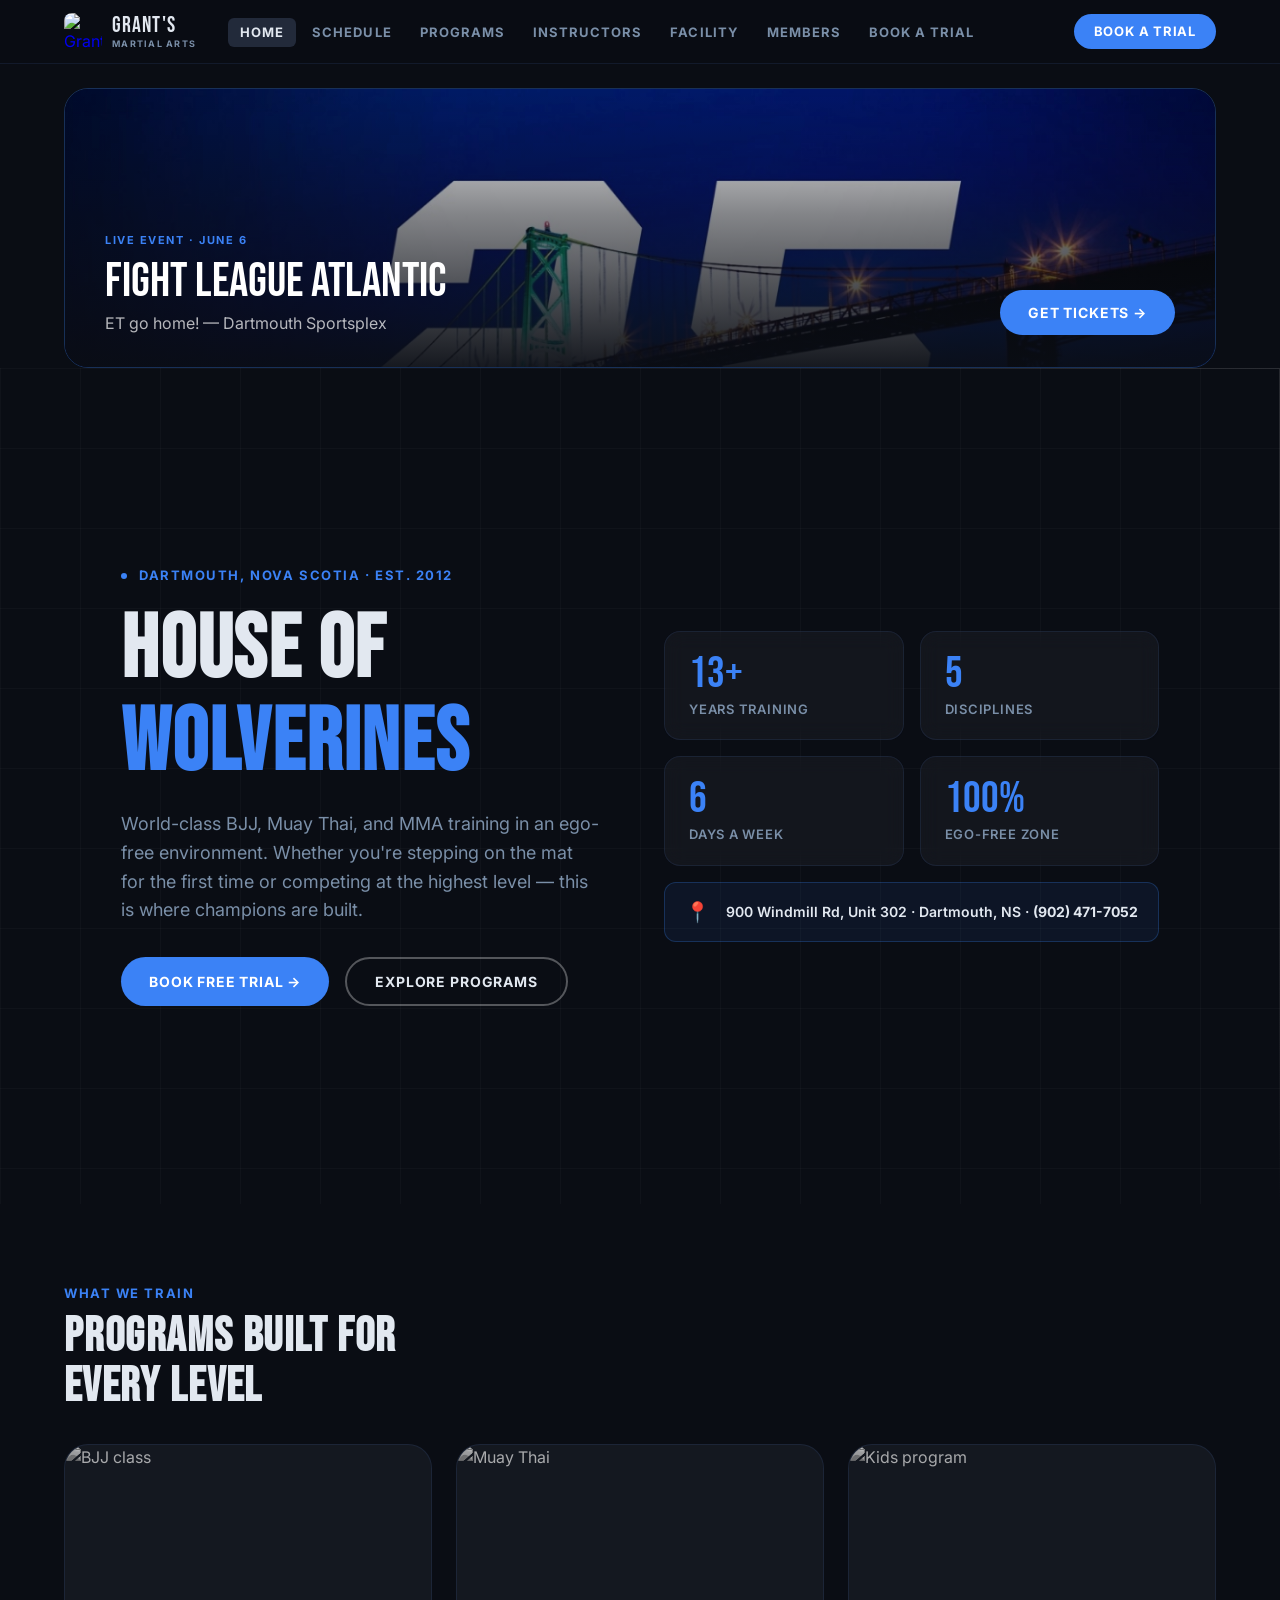
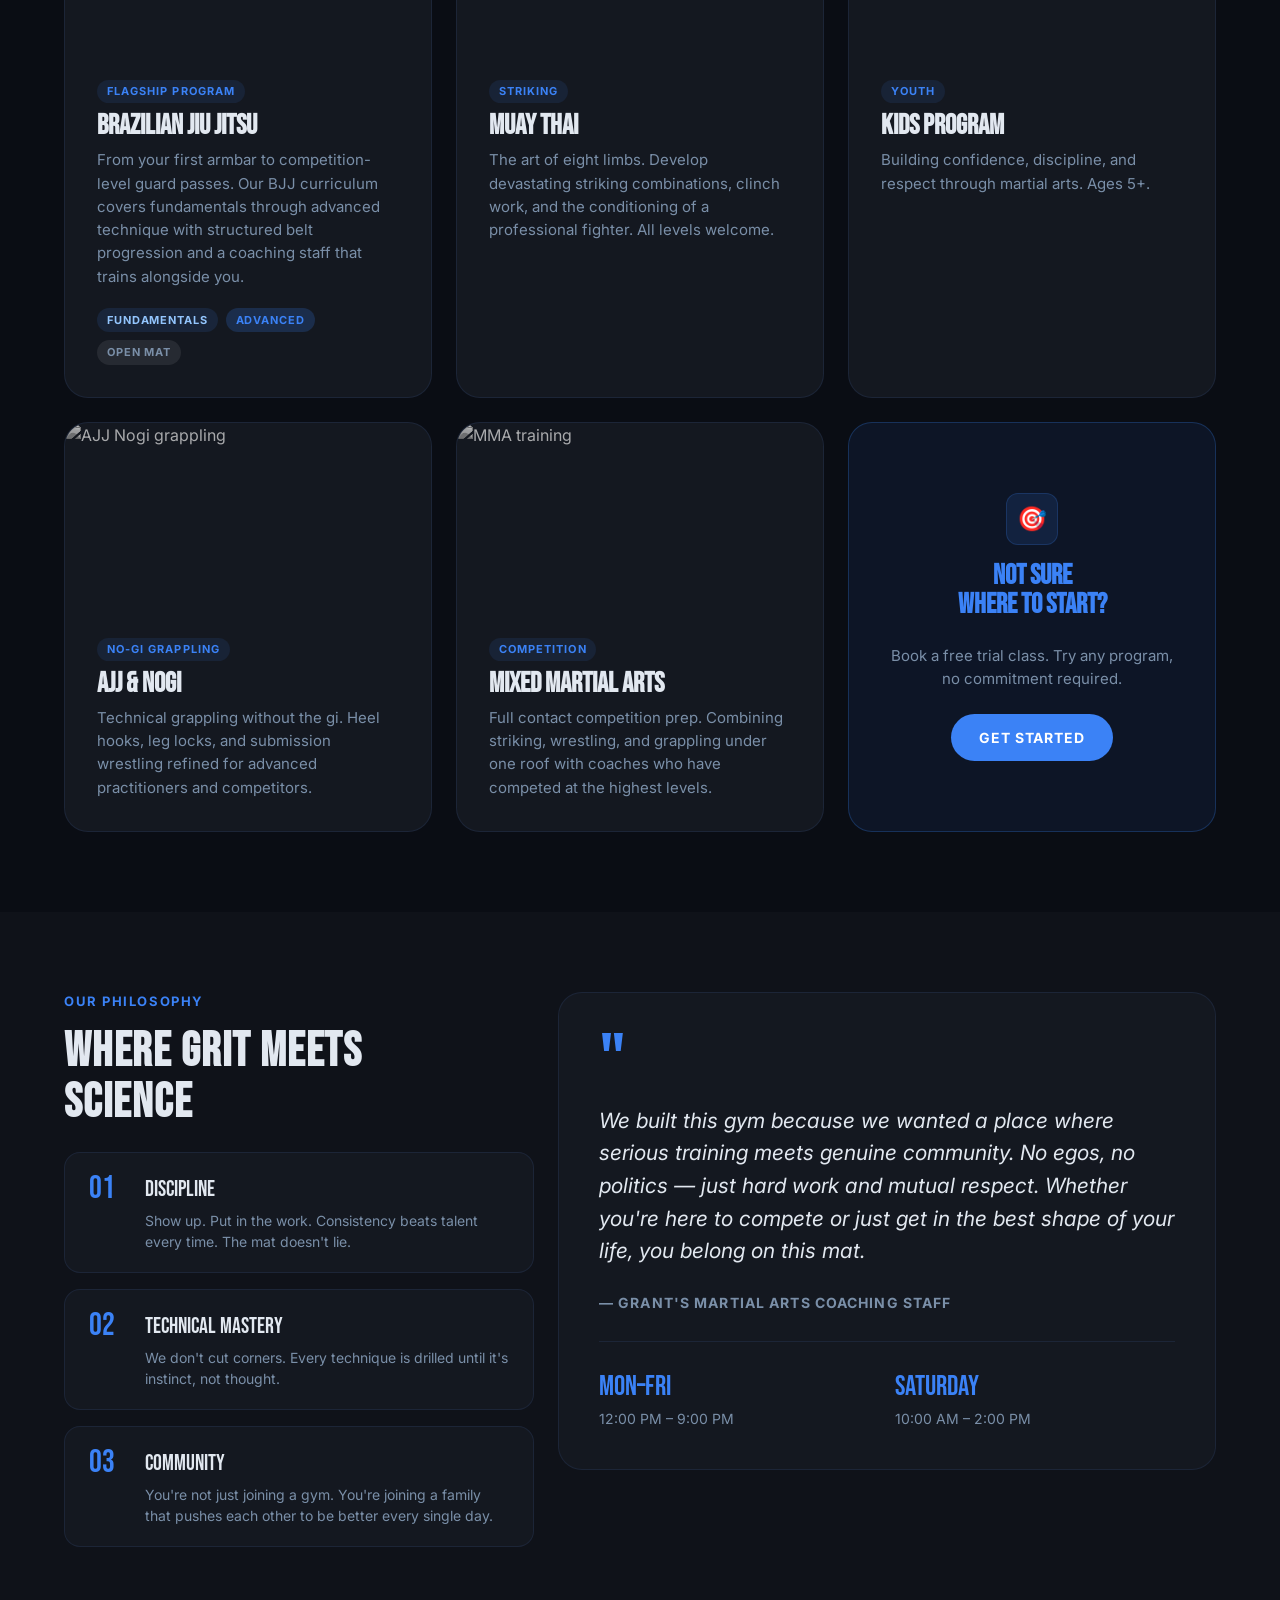
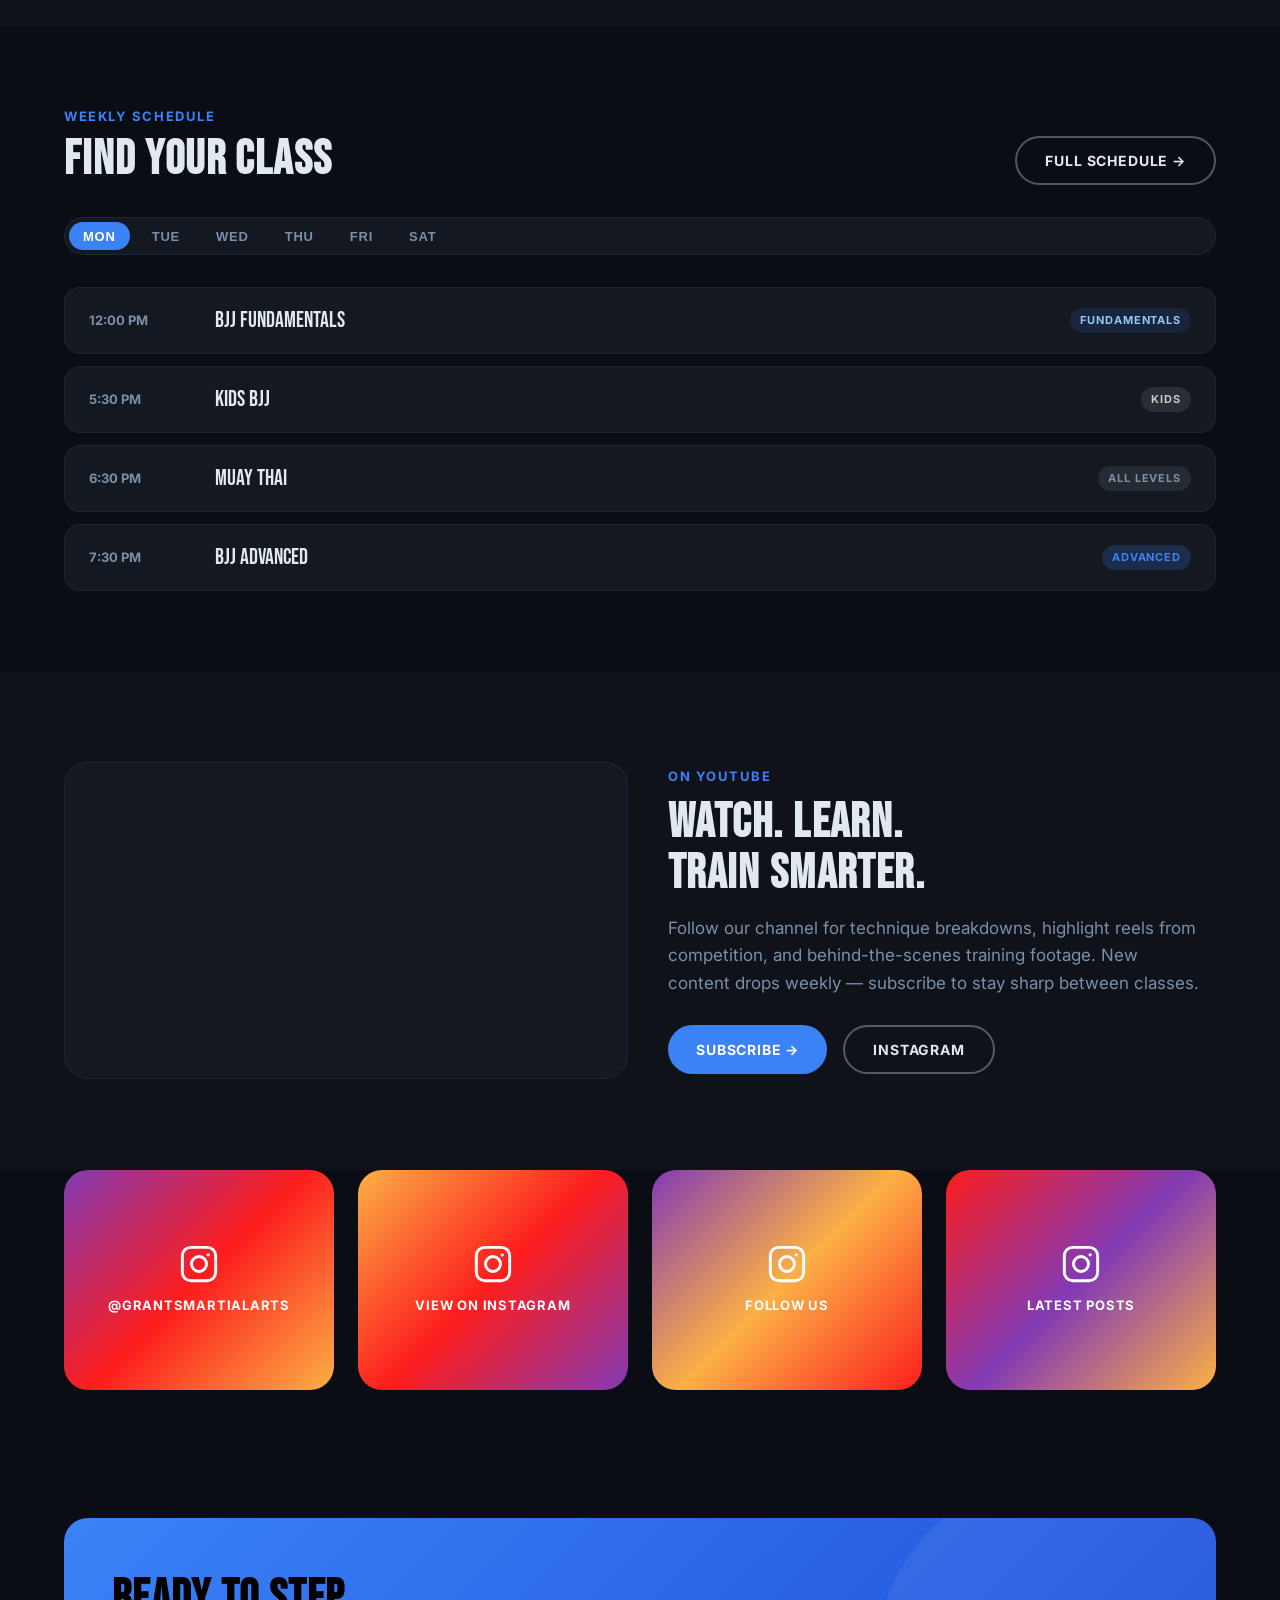
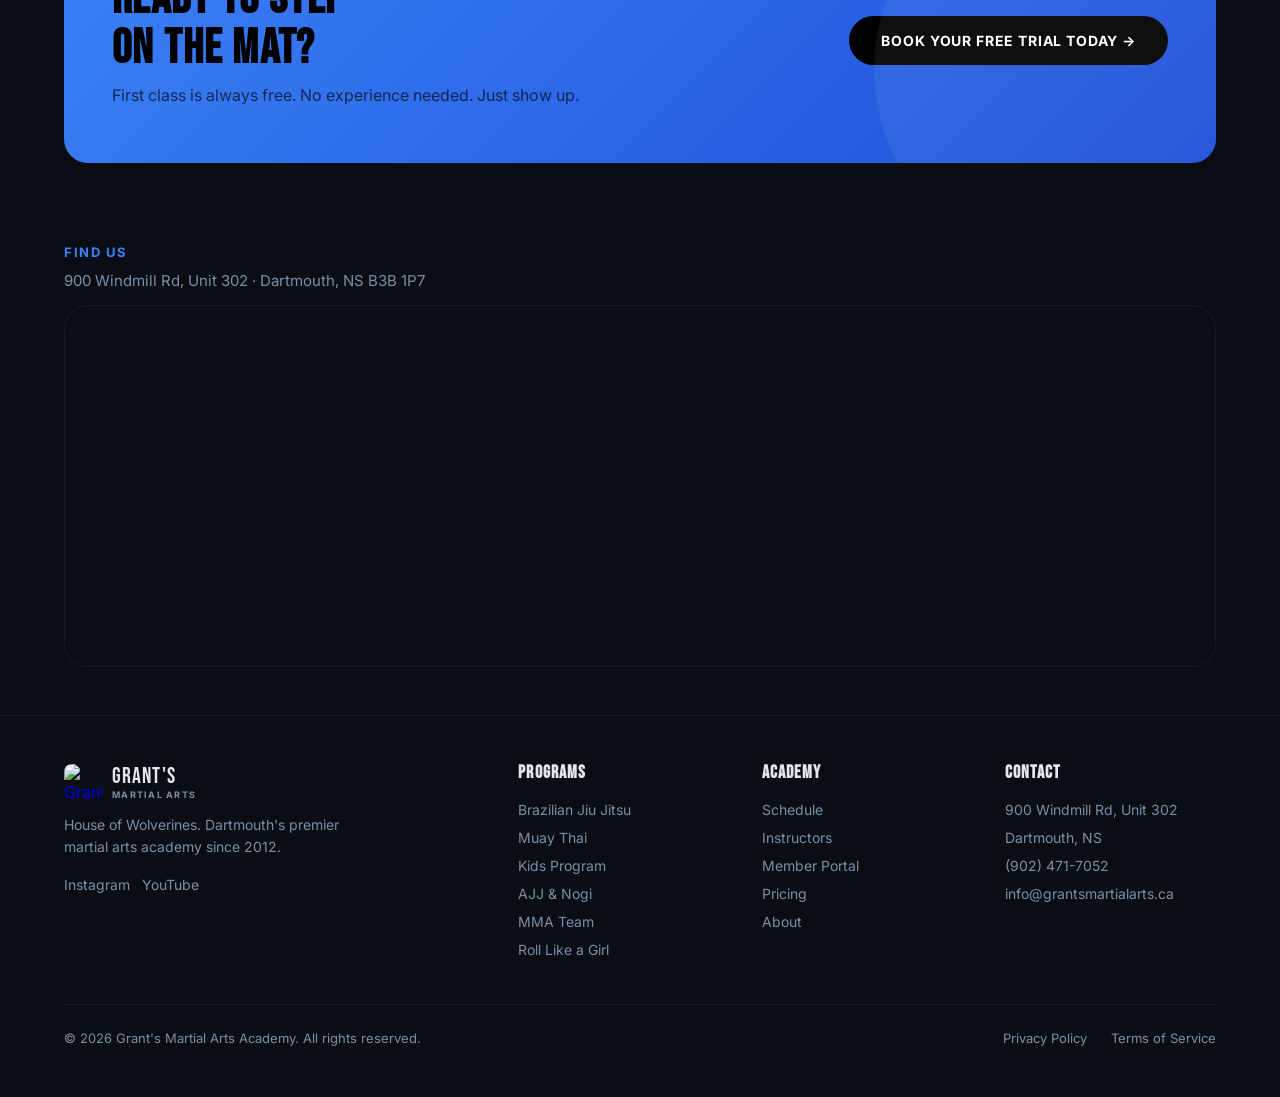
==== index.html @ 319659bf "Update ET promo text" ====
<!DOCTYPE html>
<html lang="en">
<head>
  <meta charset="UTF-8" />
  <meta name="viewport" content="width=device-width, initial-scale=1.0" />
  <title>Grant's Martial Arts Academy</title>
  <link rel="icon" type="image/jpeg" href="https://static.wixstatic.com/media/f6279d_95d0ee84cf9845219611e15356cc6ca9~mv2.jpeg/v1/fill/w_80,h_80,al_c,q_80,usm_0.66_1.00_0.01,enc_avif,quality_auto/GrantsLogoSquare.jpeg" />
  <link rel="preconnect" href="https://fonts.googleapis.com" />
  <link rel="preconnect" href="https://fonts.gstatic.com" crossorigin />
  <link href="https://fonts.googleapis.com/css2?family=Bebas+Neue&family=Inter:wght@400;500;600;700&display=swap" rel="stylesheet" />
  <style>
    *, *::before, *::after { box-sizing: border-box; margin: 0; padding: 0; }

    :root {
      --bg:            #0a0d14;
      --surface:       #0f1219;
      --card:          #141820;
      --card-hi:       #1a2030;
      --card-higher:   #222a3a;
      --border:        rgba(99,150,255,0.1);
      --border-hover:  rgba(99,150,255,0.28);
      --primary:       #3b82f6;
      --primary-dim:   #93c5fd;
      --on-primary:    #fff;
      --text:          #e2e8f0;
      --text-muted:    #7a8fa8;
      --outline:       #4a6fa8;
      --radius-card:   1.5rem;
      --radius-btn:    9999px;
      --gap:           1.5rem;
      --gutter:        4rem;
    }

    html { scroll-behavior: smooth; }

    body {
      font-family: 'Inter', sans-serif;
      background: var(--bg);
      color: var(--text);
      min-height: 100vh;
      font-size: 16px;
      line-height: 1.5;
    }

    /* ── PAGES ── */
    .page { display: none; }
    .page.active { display: block; }

    /* ── NAV ── */
    nav {
      position: sticky;
      top: 0;
      z-index: 100;
      backdrop-filter: blur(20px);
      -webkit-backdrop-filter: blur(20px);
      background: rgba(10,13,20,0.82);
      border-bottom: 1px solid var(--border);
      padding: 0 var(--gutter);
      height: 64px;
      display: flex;
      align-items: center;
      gap: 2rem;
    }

    .nav-logo {
      display: flex;
      align-items: center;
      gap: 0.625rem;
      text-decoration: none;
      flex-shrink: 0;
    }
    .nav-logo-img {
      width: 38px;
      height: 38px;
      border-radius: 8px;
      display: block;
      flex-shrink: 0;
    }
    .nav-logo-text {
      display: flex;
      flex-direction: column;
      line-height: 1;
    }
    .nav-logo-main {
      font-family: 'Bebas Neue', sans-serif;
      font-size: 1.4rem;
      letter-spacing: 0.05em;
      color: var(--text);
    }
    .nav-logo-sub {
      font-family: 'Inter', sans-serif;
      font-size: 0.5625rem;
      font-weight: 700;
      letter-spacing: 0.14em;
      text-transform: uppercase;
      color: var(--text-muted);
      margin-top: 2px;
    }

    .nav-links {
      display: flex;
      gap: 0.25rem;
      list-style: none;
      flex: 1;
    }

    .nav-links a {
      font-size: 0.8125rem;
      font-weight: 700;
      letter-spacing: 0.08em;
      text-transform: uppercase;
      color: var(--text-muted);
      text-decoration: none;
      padding: 0.4rem 0.75rem;
      border-radius: 0.375rem;
      transition: color 0.15s, background 0.15s;
    }
    .nav-links a:hover,
    .nav-links a.active { color: var(--text); background: var(--card-higher); }

    .nav-cta {
      font-family: 'Inter', sans-serif;
      font-size: 0.8125rem;
      font-weight: 700;
      letter-spacing: 0.06em;
      text-transform: uppercase;
      background: var(--primary);
      color: var(--on-primary);
      border: none;
      border-radius: var(--radius-btn);
      padding: 0.5rem 1.25rem;
      cursor: pointer;
      transition: opacity 0.15s, transform 0.12s;
      white-space: nowrap;
      text-decoration: none;
    }
    .nav-cta:hover { opacity: 0.88; transform: translateY(-1px); }

    /* ── LAYOUT ── */
    .container {
      max-width: 1280px;
      margin: 0 auto;
      padding: 0 var(--gutter);
    }

    section { padding: 5rem 0; }

    .label {
      font-size: 0.8125rem;
      font-weight: 700;
      letter-spacing: 0.12em;
      text-transform: uppercase;
      color: var(--primary);
    }

    h1, h2, h3, h4 { font-family: 'Bebas Neue', sans-serif; line-height: 1.05; }

    .display { font-size: clamp(3rem, 7vw, 5.5rem); letter-spacing: 0.02em; }
    .headline-lg { font-size: clamp(2.25rem, 4vw, 3rem); letter-spacing: 0.03em; }
    .headline-md { font-size: 2rem; letter-spacing: 0.02em; }

    /* ── BUTTONS ── */
    .btn-primary {
      display: inline-flex;
      align-items: center;
      gap: 0.5rem;
      background: var(--primary);
      color: var(--on-primary);
      font-family: 'Inter', sans-serif;
      font-size: 0.875rem;
      font-weight: 700;
      letter-spacing: 0.06em;
      text-transform: uppercase;
      border: none;
      border-radius: var(--radius-btn);
      padding: 0.8125rem 1.75rem;
      cursor: pointer;
      text-decoration: none;
      transition: opacity 0.15s, transform 0.12s;
    }
    .btn-primary:hover { opacity: 0.88; transform: translateY(-1px); }

    .btn-secondary {
      display: inline-flex;
      align-items: center;
      gap: 0.5rem;
      background: transparent;
      color: var(--text);
      font-family: 'Inter', sans-serif;
      font-size: 0.875rem;
      font-weight: 700;
      letter-spacing: 0.06em;
      text-transform: uppercase;
      border: 2px solid rgba(255,255,255,0.3);
      border-radius: var(--radius-btn);
      padding: 0.75rem 1.75rem;
      cursor: pointer;
      text-decoration: none;
      transition: border-color 0.15s, transform 0.12s;
    }
    .btn-secondary:hover { border-color: rgba(255,255,255,0.6); transform: translateY(-1px); }

    /* ── BENTO GRID ── */
    .bento {
      display: grid;
      gap: var(--gap);
    }

    .bento-2col { grid-template-columns: repeat(2, 1fr); }
    .bento-3col { grid-template-columns: repeat(3, 1fr); }
    .bento-4col { grid-template-columns: repeat(4, 1fr); }
    .bento-12 { grid-template-columns: repeat(12, 1fr); }

    .span-3  { grid-column: span 3; }
    .span-4  { grid-column: span 4; }
    .span-5  { grid-column: span 5; }
    .span-6  { grid-column: span 6; }
    .span-7  { grid-column: span 7; }
    .span-8  { grid-column: span 8; }
    .span-9  { grid-column: span 9; }
    .span-12 { grid-column: span 12; }

    /* ── CARDS ── */
    .card {
      background: var(--card);
      border: 1px solid var(--border);
      border-radius: var(--radius-card);
      padding: 1.75rem;
      transition: border-color 0.2s, background 0.2s;
      overflow: hidden;
      position: relative;
    }
    .card:hover { border-color: var(--border-hover); background: var(--card-hi); }

    .card-photo {
      position: relative;
      overflow: hidden;
    }
    .card-photo::after {
      content: '';
      position: absolute;
      inset: 0;
      background: linear-gradient(to top, rgba(0,0,0,0.85) 0%, rgba(0,0,0,0.3) 50%, transparent 100%);
      border-radius: var(--radius-card);
    }
    .card-photo .card-content {
      position: absolute;
      bottom: 0; left: 0; right: 0;
      z-index: 2;
      padding: 1.75rem;
    }
    .card-photo img {
      width: 100%;
      height: 100%;
      object-fit: cover;
      border-radius: var(--radius-card);
      display: block;
    }

    .card-glass {
      background: rgba(255,255,255,0.05);
      backdrop-filter: blur(20px);
      -webkit-backdrop-filter: blur(20px);
      border: 1px solid rgba(255,255,255,0.1);
    }

    /* ── HERO ── */
    #hero {
      min-height: calc(100vh - 64px);
      display: flex;
      align-items: center;
      position: relative;
      overflow: hidden;
      padding: 0;
    }

    .hero-photo {
      position: absolute;
      inset: 0;
      width: 100%; height: 100%;
      object-fit: cover;
      object-position: center;
      filter: grayscale(1);
      opacity: 0.22;
      z-index: 1;
    }

    .hero-bg {
      position: absolute;
      inset: 0;
      z-index: 2;
      background:
        linear-gradient(to right, #0a0d14 40%, rgba(10,13,20,0.6) 70%, rgba(10,13,20,0.3) 100%),
        linear-gradient(to top, #0a0d14 0%, transparent 40%);
    }

    .hero-grid {
      position: absolute;
      inset: 0;
      z-index: 3;
      background-image:
        linear-gradient(rgba(255,255,255,0.025) 1px, transparent 1px),
        linear-gradient(90deg, rgba(255,255,255,0.025) 1px, transparent 1px);
      background-size: 80px 80px;
    }

    .hero-content {
      position: relative;
      z-index: 4;
      max-width: 1280px;
      margin: 0 auto;
      padding: 5rem var(--gutter);
      display: grid;
      grid-template-columns: 1fr 1fr;
      gap: 3rem;
      align-items: center;
    }

    .hero-eyebrow {
      display: flex;
      align-items: center;
      gap: 0.75rem;
      margin-bottom: 1.25rem;
    }
    .hero-eyebrow .dot {
      width: 6px; height: 6px;
      border-radius: 50%;
      background: var(--primary);
    }

    .hero-title { color: var(--text); margin-bottom: 1.25rem; }
    .hero-title em { color: var(--primary); font-style: normal; }

    .hero-sub {
      font-size: 1.125rem;
      line-height: 1.6;
      color: var(--text-muted);
      margin-bottom: 2rem;
      max-width: 480px;
    }

    .hero-actions { display: flex; gap: 1rem; flex-wrap: wrap; }

    .hero-stats {
      display: grid;
      grid-template-columns: 1fr 1fr;
      gap: 1rem;
    }

    .stat-card {
      background: rgba(255,255,255,0.04);
      border: 1px solid var(--border);
      border-radius: 1rem;
      padding: 1.25rem 1.5rem;
      backdrop-filter: blur(10px);
    }
    .stat-num {
      font-family: 'Bebas Neue', sans-serif;
      font-size: 2.75rem;
      color: var(--primary);
      line-height: 1;
    }
    .stat-label {
      font-size: 0.8125rem;
      font-weight: 600;
      letter-spacing: 0.06em;
      text-transform: uppercase;
      color: var(--text-muted);
      margin-top: 0.25rem;
    }

    .hero-badge {
      grid-column: 1 / -1;
      display: flex;
      align-items: center;
      gap: 1rem;
      background: rgba(59,130,246,0.08);
      border: 1px solid rgba(59,130,246,0.25);
      border-radius: 0.75rem;
      padding: 0.875rem 1.25rem;
      font-size: 0.875rem;
      font-weight: 600;
    }
    .hero-badge .icon { font-size: 1.25rem; }

    /* ── PROGRAMS ── */
    .programs-grid {
      display: grid;
      grid-template-columns: repeat(12, 1fr);
      gap: var(--gap);
    }

    .prog-card {
      background: var(--card);
      border: 1px solid var(--border);
      border-radius: var(--radius-card);
      padding: 2rem;
      transition: border-color 0.2s, background 0.2s, transform 0.2s;
      cursor: pointer;
    }
    .prog-card:hover {
      border-color: var(--border-hover);
      background: var(--card-hi);
      transform: translateY(-3px);
    }
    .prog-card:hover img {
      opacity: 0.55;
      filter: grayscale(0.4);
    }

    .prog-icon {
      width: 52px; height: 52px;
      border-radius: 0.75rem;
      background: rgba(59,130,246,0.12);
      border: 1px solid rgba(59,130,246,0.2);
      display: flex;
      align-items: center;
      justify-content: center;
      font-size: 1.5rem;
      margin-bottom: 1.25rem;
    }

    .prog-tag {
      display: inline-block;
      font-size: 0.6875rem;
      font-weight: 700;
      letter-spacing: 0.1em;
      text-transform: uppercase;
      color: var(--primary);
      background: rgba(59,130,246,0.1);
      border-radius: 9999px;
      padding: 0.2rem 0.6rem;
      margin-bottom: 0.5rem;
    }

    .prog-title { font-size: 1.75rem; margin-bottom: 0.5rem; }
    .prog-desc { font-size: 0.9375rem; color: var(--text-muted); line-height: 1.55; }

    /* ── PHILOSOPHY ── */
    .philosophy-grid {
      display: grid;
      grid-template-columns: 5fr 7fr;
      gap: var(--gap);
      align-items: start;
    }

    .quote-block {
      background: var(--card);
      border: 1px solid var(--border);
      border-radius: var(--radius-card);
      padding: 2.5rem;
    }
    .quote-mark {
      font-family: 'Bebas Neue', sans-serif;
      font-size: 5rem;
      color: var(--primary);
      line-height: 0.8;
      margin-bottom: 0.5rem;
    }
    blockquote {
      font-size: 1.3125rem;
      line-height: 1.55;
      color: var(--text);
      font-style: italic;
      margin-bottom: 1.5rem;
    }
    .quote-cite {
      font-size: 0.875rem;
      font-weight: 700;
      letter-spacing: 0.08em;
      text-transform: uppercase;
      color: var(--text-muted);
    }

    .values-grid {
      display: grid;
      gap: 1rem;
    }
    .value-item {
      background: var(--card);
      border: 1px solid var(--border);
      border-radius: 1rem;
      padding: 1.25rem 1.5rem;
      display: flex;
      align-items: flex-start;
      gap: 1rem;
    }
    .value-num {
      font-family: 'Bebas Neue', sans-serif;
      font-size: 2rem;
      color: var(--primary);
      line-height: 1;
      min-width: 2.5rem;
    }
    .value-title { font-family: 'Bebas Neue', sans-serif; font-size: 1.375rem; margin-bottom: 0.25rem; }
    .value-desc { font-size: 0.875rem; color: var(--text-muted); line-height: 1.5; }

    /* ── SCHEDULE PREVIEW ── */
    .schedule-header {
      display: flex;
      justify-content: space-between;
      align-items: flex-end;
      margin-bottom: 2rem;
    }

    .day-tabs {
      display: flex;
      gap: 0.5rem;
      background: var(--card);
      border: 1px solid var(--border);
      border-radius: 9999px;
      padding: 0.25rem;
    }
    .day-tab {
      font-size: 0.8125rem;
      font-weight: 700;
      letter-spacing: 0.06em;
      text-transform: uppercase;
      padding: 0.4rem 0.875rem;
      border-radius: 9999px;
      border: none;
      background: transparent;
      color: var(--text-muted);
      cursor: pointer;
      transition: all 0.15s;
    }
    .day-tab.active { background: var(--primary); color: var(--on-primary); }

    .schedule-list { display: flex; flex-direction: column; gap: 0.75rem; }

    .class-row {
      background: var(--card);
      border: 1px solid var(--border);
      border-radius: 1rem;
      padding: 1rem 1.5rem;
      display: grid;
      grid-template-columns: 110px 1fr auto;
      align-items: center;
      gap: 1rem;
      transition: border-color 0.15s, background 0.15s;
    }
    .class-row:hover { border-color: var(--border-hover); background: var(--card-hi); }

    .class-time { font-size: 0.8125rem; font-weight: 700; color: var(--text-muted); }
    .class-name { font-family: 'Bebas Neue', sans-serif; font-size: 1.375rem; }
    .class-level {
      font-size: 0.6875rem;
      font-weight: 700;
      letter-spacing: 0.08em;
      text-transform: uppercase;
      padding: 0.25rem 0.625rem;
      border-radius: 9999px;
    }
    .level-all { background: rgba(255,255,255,0.08); color: var(--text-muted); }
    .level-fund { background: rgba(59,130,246,0.12); color: var(--primary-dim); }
    .level-adv { background: rgba(59,130,246,0.2); color: var(--primary); }
    .level-kids { background: rgba(198,198,198,0.12); color: #c6c6c6; }

    /* ── YOUTUBE SECTION ── */
    .yt-grid {
      display: grid;
      grid-template-columns: 1fr 1fr;
      gap: var(--gap);
      align-items: center;
    }
    .yt-embed {
      border-radius: var(--radius-card);
      overflow: hidden;
      aspect-ratio: 16/9;
      background: var(--card);
      border: 1px solid var(--border);
      position: relative;
      cursor: pointer;
    }
    .yt-placeholder {
      position: absolute;
      inset: 0;
      display: flex;
      flex-direction: column;
      align-items: center;
      justify-content: center;
      gap: 1rem;
      background: radial-gradient(ellipse at center, #141820 0%, #0a0d14 100%);
    }
    .yt-play {
      width: 64px; height: 64px;
      border-radius: 50%;
      background: var(--primary);
      display: flex;
      align-items: center;
      justify-content: center;
      font-size: 1.5rem;
      transition: transform 0.15s, opacity 0.15s;
    }
    .yt-embed:hover .yt-play { transform: scale(1.1); opacity: 0.9; }
    .yt-label { font-size: 0.875rem; font-weight: 600; color: var(--text-muted); }

    .yt-text { padding: 1rem; }
    .yt-text .label { margin-bottom: 0.75rem; }
    .yt-sub { font-size: 1.0625rem; color: var(--text-muted); line-height: 1.6; margin: 1rem 0 1.75rem; }

    /* ── CTA BANNER ── */
    .cta-banner {
      background: linear-gradient(135deg, var(--primary) 0%, #1d4ed8 100%);
      border-radius: var(--radius-card);
      padding: 3.5rem 3rem;
      display: flex;
      align-items: center;
      justify-content: space-between;
      gap: 2rem;
      overflow: hidden;
      position: relative;
    }
    .cta-banner::before {
      content: '';
      position: absolute;
      right: -5%;
      top: -20%;
      width: 400px;
      height: 400px;
      border-radius: 50%;
      background: rgba(255,255,255,0.06);
    }
    .cta-banner .headline-lg { color: #000; margin-bottom: 0.5rem; }
    .cta-banner p { color: rgba(0,0,0,0.65); font-size: 1rem; }
    .btn-dark {
      background: #000;
      color: #fff;
      font-family: 'Inter', sans-serif;
      font-size: 0.875rem;
      font-weight: 700;
      letter-spacing: 0.06em;
      text-transform: uppercase;
      border: none;
      border-radius: var(--radius-btn);
      padding: 0.875rem 2rem;
      cursor: pointer;
      white-space: nowrap;
      transition: opacity 0.15s, transform 0.12s;
      text-decoration: none;
      display: inline-block;
    }
    .btn-dark:hover { opacity: 0.85; transform: translateY(-1px); }

    /* ── FOOTER ── */
    footer {
      border-top: 1px solid var(--border);
      padding: 3rem var(--gutter);
      max-width: 1280px;
      margin: 0 auto;
    }
    .footer-grid {
      display: grid;
      grid-template-columns: 2fr 1fr 1fr 1fr;
      gap: 2rem;
      margin-bottom: 2.5rem;
    }
    .footer-brand .nav-logo { display: inline-flex; margin-bottom: 0.75rem; }
    .footer-brand p { font-size: 0.875rem; color: var(--text-muted); line-height: 1.6; max-width: 280px; }
    .footer-col h4 {
      font-family: 'Bebas Neue', sans-serif;
      font-size: 1.125rem;
      letter-spacing: 0.06em;
      margin-bottom: 0.875rem;
    }
    .footer-col a, .footer-col p {
      display: block;
      font-size: 0.875rem;
      color: var(--text-muted);
      text-decoration: none;
      line-height: 2;
      transition: color 0.15s;
    }
    .footer-col a:hover { color: var(--text); }
    .footer-bottom {
      border-top: 1px solid var(--border);
      padding-top: 1.5rem;
      display: flex;
      justify-content: space-between;
      align-items: center;
      font-size: 0.8125rem;
      color: var(--text-muted);
    }

    /* ────────────────────────────────────────────
       SCHEDULE PAGE
    ──────────────────────────────────────────── */
    .page-hero {
      padding: 5rem var(--gutter) 3rem;
      max-width: 1280px;
      margin: 0 auto;
    }

    .schedule-tabs {
      display: flex;
      gap: 0.5rem;
      margin-bottom: 2rem;
      overflow-x: auto;
      padding-bottom: 0.25rem;
    }
    .sched-tab {
      flex-shrink: 0;
      font-size: 0.875rem;
      font-weight: 700;
      letter-spacing: 0.06em;
      text-transform: uppercase;
      padding: 0.6rem 1.25rem;
      border-radius: 9999px;
      border: 1px solid var(--border);
      background: var(--card);
      color: var(--text-muted);
      cursor: pointer;
      transition: all 0.15s;
    }
    .sched-tab:hover { border-color: var(--border-hover); color: var(--text); }
    .sched-tab.active { background: var(--primary); border-color: var(--primary); color: var(--on-primary); }

    .full-schedule {
      display: grid;
      gap: 0.625rem;
    }

    .sched-header-row {
      display: grid;
      grid-template-columns: 110px 1fr 1fr 1fr;
      gap: 0.75rem;
      padding: 0 1.5rem 0.5rem;
      font-size: 0.6875rem;
      font-weight: 700;
      letter-spacing: 0.1em;
      text-transform: uppercase;
      color: var(--text-muted);
    }

    .sched-row {
      background: var(--card);
      border: 1px solid var(--border);
      border-radius: 1rem;
      padding: 1.125rem 1.5rem;
      display: grid;
      grid-template-columns: 110px 1fr 1fr 1fr;
      gap: 0.75rem;
      align-items: center;
      transition: border-color 0.15s;
    }
    .sched-row:hover { border-color: var(--border-hover); }
    .sched-row.blue-accent { border-left: 3px solid var(--primary); }

    .discipline-badge {
      display: inline-flex;
      align-items: center;
      gap: 0.375rem;
      font-size: 0.75rem;
      font-weight: 700;
      letter-spacing: 0.06em;
      text-transform: uppercase;
      padding: 0.25rem 0.625rem;
      border-radius: 9999px;
      background: rgba(255,255,255,0.06);
      color: var(--text-muted);
    }
    .discipline-badge.bjj { background: rgba(59,130,246,0.12); color: var(--primary-dim); }
    .discipline-badge.muaythai { background: rgba(198,198,198,0.1); color: #c6c6c6; }
    .discipline-badge.mma { background: rgba(59,130,246,0.2); color: var(--primary); }
    .discipline-badge.kids { background: rgba(144,145,145,0.15); color: #c0c0c0; }
    .discipline-badge.ajj { background: rgba(173,136,126,0.2); color: var(--outline); }

    /* ────────────────────────────────────────────
       MEMBER PORTAL PAGE
    ──────────────────────────────────────────── */
    .portal-hero {
      text-align: center;
      padding: 5rem var(--gutter) 2rem;
    }

    .portal-grid {
      display: grid;
      grid-template-columns: repeat(3, 1fr);
      gap: var(--gap);
    }

    .portal-card {
      background: var(--card);
      border: 1px solid var(--border);
      border-radius: var(--radius-card);
      padding: 2.5rem 2rem;
      text-align: center;
      transition: border-color 0.2s, transform 0.2s;
      cursor: pointer;
    }
    .portal-card:hover { border-color: var(--border-hover); transform: translateY(-4px); }

    .portal-icon {
      width: 64px; height: 64px;
      border-radius: 1rem;
      background: rgba(59,130,246,0.1);
      border: 1px solid rgba(59,130,246,0.2);
      display: flex;
      align-items: center;
      justify-content: center;
      font-size: 2rem;
      margin: 0 auto 1.5rem;
    }

    .portal-card h3 { font-size: 1.75rem; margin-bottom: 0.5rem; }
    .portal-card p { font-size: 0.9375rem; color: var(--text-muted); line-height: 1.55; margin-bottom: 1.5rem; }

    .curriculum-grid {
      display: grid;
      grid-template-columns: repeat(2, 1fr);
      gap: var(--gap);
      margin-top: 2rem;
    }

    .belt-card {
      background: var(--card);
      border: 1px solid var(--border);
      border-radius: var(--radius-card);
      padding: 1.75rem;
    }
    .belt-stripe {
      height: 4px;
      border-radius: 2px;
      margin-bottom: 1.25rem;
    }
    .belt-white   { background: #e5e2e1; }
    .belt-blue    { background: #3b82f6; }
    .belt-purple  { background: #8b5cf6; }
    .belt-brown   { background: #92400e; }
    .belt-black   { background: #fff; }

    .belt-card h4 { font-size: 1.375rem; margin-bottom: 0.375rem; }
    .belt-card .belt-sub { font-size: 0.8125rem; color: var(--text-muted); margin-bottom: 1rem; font-weight: 600; letter-spacing: 0.06em; text-transform: uppercase; }

    .technique-list { list-style: none; }
    .technique-list li {
      font-size: 0.875rem;
      color: var(--text-muted);
      padding: 0.375rem 0;
      border-bottom: 1px solid var(--border);
      display: flex;
      align-items: center;
      gap: 0.5rem;
    }
    .technique-list li:last-child { border-bottom: none; }
    .technique-list li::before { content: '—'; color: var(--primary); font-weight: 700; }

    /* ────────────────────────────────────────────
       SURVEY PAGE
    ──────────────────────────────────────────── */
    .survey-container {
      max-width: 760px;
      margin: 0 auto;
      padding: 4rem var(--gutter);
    }

    .survey-progress {
      height: 3px;
      background: var(--card-higher);
      border-radius: 9999px;
      margin-bottom: 3rem;
      overflow: hidden;
    }
    .survey-progress-bar {
      height: 100%;
      background: var(--primary);
      border-radius: 9999px;
      transition: width 0.4s ease;
      width: 33%;
    }

    .survey-step { display: none; }
    .survey-step.active { display: block; }

    .survey-step h2 { font-size: 2.5rem; margin-bottom: 0.5rem; }
    .survey-step .step-sub { color: var(--text-muted); margin-bottom: 2rem; }

    .option-grid {
      display: grid;
      grid-template-columns: repeat(2, 1fr);
      gap: 0.75rem;
      margin-bottom: 2rem;
    }

    .option-item {
      background: var(--card);
      border: 2px solid var(--border);
      border-radius: 1rem;
      padding: 1rem 1.25rem;
      cursor: pointer;
      transition: all 0.15s;
      display: flex;
      align-items: center;
      gap: 0.75rem;
    }
    .option-item:hover { border-color: rgba(59,130,246,0.4); background: var(--card-hi); }
    .option-item.selected { border-color: var(--primary); background: rgba(59,130,246,0.08); }

    .option-check {
      width: 20px; height: 20px;
      border-radius: 50%;
      border: 2px solid var(--border-hover);
      flex-shrink: 0;
      transition: all 0.15s;
      display: flex;
      align-items: center;
      justify-content: center;
    }
    .option-item.selected .option-check {
      background: var(--primary);
      border-color: var(--primary);
    }
    .option-item.selected .option-check::after {
      content: '✓';
      color: var(--on-primary);
      font-size: 0.6875rem;
      font-weight: 700;
    }

    .option-label { font-size: 0.9375rem; font-weight: 600; }

    .survey-nav {
      display: flex;
      justify-content: space-between;
      align-items: center;
      margin-top: 1.5rem;
    }

    .step-indicator {
      font-size: 0.8125rem;
      font-weight: 700;
      letter-spacing: 0.08em;
      text-transform: uppercase;
      color: var(--text-muted);
    }

    .survey-complete {
      text-align: center;
      padding: 3rem 0;
    }
    .survey-complete .checkmark {
      width: 80px; height: 80px;
      border-radius: 50%;
      background: rgba(59,130,246,0.12);
      border: 2px solid rgba(59,130,246,0.3);
      display: flex;
      align-items: center;
      justify-content: center;
      font-size: 2.5rem;
      margin: 0 auto 1.5rem;
    }

    /* ── UTILITY ── */
    .text-center { text-align: center; }
    .mt-1 { margin-top: 0.5rem; }
    .mt-2 { margin-top: 1rem; }
    .mt-3 { margin-top: 1.5rem; }
    .mt-4 { margin-top: 2rem; }
    .mt-6 { margin-top: 3rem; }
    .mb-1 { margin-bottom: 0.5rem; }
    .mb-2 { margin-bottom: 1rem; }
    .mb-3 { margin-bottom: 1.5rem; }
    .mb-4 { margin-bottom: 2rem; }

    /* ── NAV BURGER ── */
    .nav-drawer, .nav-drawer-backdrop { display: none; }

    .nav-burger {
      display: none;
      flex-direction: column;
      justify-content: center;
      gap: 5px;
      background: none;
      border: none;
      cursor: pointer;
      padding: 0.5rem;
      margin-left: auto;
      flex-shrink: 0;
    }
    .nav-burger span {
      display: block;
      width: 22px;
      height: 2px;
      background: var(--text);
      border-radius: 2px;
      transition: all 0.25s;
    }
    nav.nav-open .nav-burger span:nth-child(1) { transform: translateY(7px) rotate(45deg); }
    nav.nav-open .nav-burger span:nth-child(2) { opacity: 0; }
    nav.nav-open .nav-burger span:nth-child(3) { transform: translateY(-7px) rotate(-45deg); }

    /* ── RESPONSIVE ── */
    @media (max-width: 1024px) {
      :root { --gutter: 2rem; }
      .bento-12 { grid-template-columns: repeat(6, 1fr); }
      .span-3  { grid-column: span 3; }
      .span-4  { grid-column: span 3; }
      .span-5  { grid-column: span 3; }
      .span-7  { grid-column: span 6; }
      .span-8  { grid-column: span 6; }
      .hero-content { grid-template-columns: 1fr; }
      .philosophy-grid { grid-template-columns: 1fr; }
      .footer-grid { grid-template-columns: 1fr 1fr; }
      .portal-grid { grid-template-columns: 1fr 1fr; }
    }

    @media (max-width: 768px) {
      :root { --gutter: 1rem; --gap: 0.875rem; }

      /* Nav */
      nav { padding: 0 1rem; gap: 0.75rem; }
      .nav-burger { display: flex; }
      .nav-cta { display: none; }
      .nav-drawer, .nav-drawer-backdrop { display: flex; }
      .nav-drawer { flex-direction: column; }
      .nav-links { display: none; }

      /* Drawer */
      .nav-drawer {
        position: fixed;
        top: 0; left: 0; bottom: 0;
        width: 280px;
        background: var(--surface);
        border-right: 1px solid var(--border);
        z-index: 200;
        display: flex;
        flex-direction: column;
        padding: 0;
        transform: translateX(-100%);
        transition: transform 0.3s cubic-bezier(0.4, 0, 0.2, 1);
      }
      .nav-drawer-backdrop {
        position: fixed;
        inset: 0;
        background: rgba(0,0,0,0.6);
        z-index: 199;
        opacity: 0;
        pointer-events: none;
        transition: opacity 0.3s;
        backdrop-filter: blur(2px);
        -webkit-backdrop-filter: blur(2px);
      }
      body.nav-open .nav-drawer { transform: translateX(0); }
      body.nav-open .nav-drawer-backdrop { opacity: 1; pointer-events: auto; }
      body.nav-open { overflow: hidden; }

      .nav-drawer-header {
        height: 64px;
        display: flex;
        align-items: center;
        padding: 0 1.25rem;
        border-bottom: 1px solid var(--border);
        flex-shrink: 0;
      }
      .nav-drawer-links {
        flex: 1;
        overflow-y: auto;
        padding: 0.75rem 0;
      }
      .nav-drawer-links a {
        display: flex;
        align-items: center;
        gap: 0.75rem;
        padding: 0.875rem 1.5rem;
        font-size: 0.9375rem;
        font-weight: 700;
        letter-spacing: 0.06em;
        text-transform: uppercase;
        color: var(--text-muted);
        text-decoration: none;
        border-left: 3px solid transparent;
        transition: color 0.15s, background 0.15s, border-color 0.15s;
      }
      .nav-drawer-links a:hover,
      .nav-drawer-links a.active {
        color: var(--text);
        background: var(--card);
        border-left-color: var(--primary);
      }
      .nav-drawer-footer {
        padding: 1.25rem;
        border-top: 1px solid var(--border);
        flex-shrink: 0;
      }

      /* Layout */
      .programs-grid { grid-template-columns: 1fr; }
      .yt-grid { grid-template-columns: 1fr; }
      .curriculum-grid { grid-template-columns: 1fr; }
      .portal-grid { grid-template-columns: 1fr; }
      .option-grid { grid-template-columns: 1fr; }
      .cta-banner { flex-direction: column; text-align: center; padding: 2.5rem 1.5rem; }
      .footer-grid { grid-template-columns: 1fr; }
      .footer-bottom { flex-direction: column; gap: 0.75rem; text-align: center; }
      .class-row { grid-template-columns: 80px 1fr; }
      .class-row .class-level { display: none; }
      .sched-header-row { display: none; }
      .sched-row { grid-template-columns: 80px 1fr; }
      .sched-row > *:nth-child(3),
      .sched-row > *:nth-child(4) { display: none; }

      /* Programs page cards (340px fixed col) */
      .prog-row { grid-template-columns: 1fr !important; }
      .prog-row-img { height: 220px !important; }

      /* Instructor cards (200px fixed col) */
      .inst-featured-grid { grid-template-columns: 1fr !important; }
      .inst-card { grid-template-columns: 1fr !important; }
      .inst-card-img { height: 280px; }

      /* Generic multi-col grids */
      .col-4-to-2 { grid-template-columns: 1fr 1fr !important; }
      .col-3-to-1 { grid-template-columns: 1fr !important; }
      .col-2-to-1 { grid-template-columns: 1fr !important; }

      /* Facility stats */
      .facility-stats-grid { grid-template-columns: 1fr 1fr !important; }

      /* Pricing */
      .pricing-tiers { grid-template-columns: 1fr !important; }
      .pricing-2col { grid-template-columns: 1fr !important; }

      /* Day tabs wrap */
      .day-tabs { flex-wrap: wrap; }
      .schedule-tabs { flex-wrap: wrap; }

      /* Program detail pages */
      .prog-detail-grid { grid-template-columns: 1fr !important; }
      .prog-detail-hero-content { padding-top: 4rem !important; }

      /* Survey buttons */
      .survey-nav { flex-wrap: wrap; gap: 0.75rem; align-items: center; }
      .survey-nav .btn-secondary { flex: 0 0 auto; }
      .survey-nav .step-indicator { margin-left: auto; }
      .survey-submit-btn { width: 100%; flex: none !important; order: 10; justify-content: center; text-align: center; }
    }
  </style>
</head>
<body>

<!-- ──────────────────────── NAV ──────────────────────── -->
<nav>
  <a class="nav-logo" href="#" onclick="showPage('home')">
    <img class="nav-logo-img" src="https://static.wixstatic.com/media/f6279d_95d0ee84cf9845219611e15356cc6ca9~mv2.jpeg/v1/fill/w_80,h_80,al_c,q_80,usm_0.66_1.00_0.01,enc_avif,quality_auto/GrantsLogoSquare.jpeg" alt="Grant's Martial Arts logo" />
    <div class="nav-logo-text">
      <span class="nav-logo-main">Grant's</span>
      <span class="nav-logo-sub">Martial Arts</span>
    </div>
  </a>
  <ul class="nav-links">
    <li><a href="#" onclick="showPage('home'); closeMobileNav()" id="nav-home" class="active">Home</a></li>
    <li><a href="#" onclick="showPage('schedule'); closeMobileNav()" id="nav-schedule">Schedule</a></li>
    <li><a href="#" onclick="showPage('programs'); closeMobileNav()" id="nav-programs">Programs</a></li>
    <li><a href="#" onclick="showPage('instructors'); closeMobileNav()" id="nav-instructors">Instructors</a></li>
    <li><a href="#" onclick="showPage('facility'); closeMobileNav()" id="nav-facility">Facility</a></li>
    <li><a href="#" onclick="showPage('portal'); closeMobileNav()" id="nav-portal">Members</a></li>
    <li><a href="#" onclick="showPage('survey'); closeMobileNav()" id="nav-survey">Book a Trial</a></li>
  </ul>
  <a class="nav-cta" href="#" onclick="showPage('survey'); closeMobileNav()">Book a Trial</a>
  <button class="nav-burger" id="navBurger" onclick="toggleMobileNav()" aria-label="Menu">
    <span></span><span></span><span></span>
  </button>
</nav>

<!-- ──────────────────────── MOBILE DRAWER ──────────────────────── -->
<div class="nav-drawer-backdrop" onclick="closeMobileNav()"></div>
<div class="nav-drawer">
  <div class="nav-drawer-header">
    <a class="nav-logo" href="#" onclick="showPage('home'); closeMobileNav()">
      <img class="nav-logo-img" src="https://static.wixstatic.com/media/f6279d_95d0ee84cf9845219611e15356cc6ca9~mv2.jpeg/v1/fill/w_80,h_80,al_c,q_80,usm_0.66_1.00_0.01,enc_avif,quality_auto/GrantsLogoSquare.jpeg" alt="Grant's Martial Arts logo" />
      <div class="nav-logo-text">
        <span class="nav-logo-main">Grant's</span>
        <span class="nav-logo-sub">Martial Arts</span>
      </div>
    </a>
  </div>
  <div class="nav-drawer-links">
    <a href="#" onclick="showPage('home'); closeMobileNav()" id="drawer-home">Home</a>
    <a href="#" onclick="showPage('schedule'); closeMobileNav()" id="drawer-schedule">Schedule</a>
    <a href="#" onclick="showPage('programs'); closeMobileNav()" id="drawer-programs">Programs</a>
    <a href="#" onclick="showPage('instructors'); closeMobileNav()" id="drawer-instructors">Instructors</a>
    <a href="#" onclick="showPage('facility'); closeMobileNav()" id="drawer-facility">Facility</a>
    <a href="#" onclick="showPage('portal'); closeMobileNav()" id="drawer-portal">Members</a>
    <a href="#" onclick="showPage('survey'); closeMobileNav()" id="drawer-survey">Book a Trial</a>
  </div>
  <div class="nav-drawer-footer">
    <a class="btn-primary" href="#" onclick="showPage('survey'); closeMobileNav()" style="width:100%; justify-content:center;">Book a Trial</a>
  </div>
</div>


<!-- ═══════════════════════════════════════════════════════
     HOME PAGE
═══════════════════════════════════════════════════════ -->
<div id="page-home" class="page active">

  <!-- LIVE EVENT PROMO -->
  <section style="padding:1.5rem 0 0;">
    <div class="container">
      <a href="https://www.showpass.com/fight-league-atlantic-25-2/" target="_blank" rel="noopener" style="display:block;text-decoration:none;border-radius:var(--radius-card);overflow:hidden;border:1px solid rgba(59,130,246,0.3);position:relative;min-height:280px;display:flex;align-items:flex-end;transition:border-color 0.2s,transform 0.2s;" onmouseenter="this.style.borderColor='rgba(59,130,246,0.6)';this.style.transform='translateY(-2px)'" onmouseleave="this.style.borderColor='rgba(59,130,246,0.3)';this.style.transform='translateY(0)'">
        <img src="FLA.webp" alt="Fight League Atlantic 25-2" style="position:absolute;inset:0;width:100%;height:100%;object-fit:cover;object-position:center top;" />
        <div style="position:absolute;inset:0;background:linear-gradient(to top, rgba(10,13,20,0.95) 0%, rgba(10,13,20,0.5) 55%, transparent 100%);"></div>
        <div style="position:relative;padding:2rem 2.5rem;width:100%;display:flex;align-items:flex-end;justify-content:space-between;gap:1.5rem;flex-wrap:wrap;">
          <div>
            <div style="font-size:0.6875rem;font-weight:700;letter-spacing:0.14em;text-transform:uppercase;color:var(--primary);margin-bottom:0.5rem;">Live Event · June 6</div>
            <div style="font-family:'Bebas Neue',sans-serif;font-size:clamp(2rem,5vw,3rem);line-height:1.05;color:#fff;margin-bottom:0.25rem;">Fight League Atlantic</div>
            <div style="font-size:1rem;color:rgba(255,255,255,0.7);">ET go home! — Dartmouth Sportsplex</div>
          </div>
          <div style="display:inline-flex;align-items:center;gap:0.5rem;background:var(--primary);color:#fff;font-size:0.875rem;font-weight:700;letter-spacing:0.06em;text-transform:uppercase;padding:0.75rem 1.75rem;border-radius:9999px;white-space:nowrap;flex-shrink:0;">Get Tickets →</div>
        </div>
      </a>
    </div>
  </section>

  <!-- HERO -->
  <section id="hero">
    <div class="hero-bg"></div>
    <div class="hero-grid"></div>
    <img class="hero-photo" src="https://lh3.googleusercontent.com/aida-public/[base64]" alt="" />
    <div class="hero-content">
      <div>
        <div class="hero-eyebrow">
          <div class="dot"></div>
          <span class="label">Dartmouth, Nova Scotia · Est. 2012</span>
        </div>
        <h1 class="display hero-title">
          HOUSE OF<br><em>WOLVERINES</em>
        </h1>
        <p class="hero-sub">
          World-class BJJ, Muay Thai, and MMA training in an ego-free environment. Whether you're stepping on the mat for the first time or competing at the highest level — this is where champions are built.
        </p>
        <div class="hero-actions">
          <a class="btn-primary" href="#" onclick="showPage('survey')">Book Free Trial →</a>
          <a class="btn-secondary" href="#programs-section">Explore Programs</a>
        </div>
      </div>
      <div class="hero-stats">
        <div class="stat-card">
          <div class="stat-num">13+</div>
          <div class="stat-label">Years Training</div>
        </div>
        <div class="stat-card">
          <div class="stat-num">5</div>
          <div class="stat-label">Disciplines</div>
        </div>
        <div class="stat-card">
          <div class="stat-num">6</div>
          <div class="stat-label">Days a Week</div>
        </div>
        <div class="stat-card">
          <div class="stat-num">100%</div>
          <div class="stat-label">Ego-Free Zone</div>
        </div>
        <div class="hero-badge">
          <span class="icon">📍</span>
          <span>900 Windmill Rd, Unit 302 · Dartmouth, NS · <strong>(902) 471-7052</strong></span>
        </div>
      </div>
    </div>
  </section>

  <!-- PROGRAMS -->
  <section id="programs-section">
    <div class="container">
      <div class="mb-4">
        <div class="label mb-1">What We Train</div>
        <h2 class="headline-lg">Programs Built for<br>Every Level</h2>
      </div>

      <div class="programs-grid">
        <!-- BJJ — large card with photo -->
        <div class="prog-card" onclick="showPage('prog-bjj')" style="cursor:pointer; grid-column: span 4; overflow:hidden; padding:0; display:flex; flex-direction:column;">
          <div style="height:200px; overflow:hidden; flex-shrink:0;">
            <img src="https://static.wixstatic.com/media/f6279d_d9494b363c70452c9c100e498c34911c~mv2.jpg/v1/fill/w_680,h_460,al_c,q_85,usm_0.66_1.00_0.01,enc_avif,quality_auto/f6279d_d9494b363c70452c9c100e498c34911c~mv2.jpg" alt="BJJ class" style="width:100%;height:100%;object-fit:cover;filter:grayscale(1);opacity:0.7;transition:opacity 0.4s,filter 0.4s;" class="prog-photo" />
          </div>
          <div style="padding:2rem; flex:1;">
            <div class="prog-tag">Flagship Program</div>
            <h3 class="prog-title">Brazilian Jiu Jitsu</h3>
            <p class="prog-desc">From your first armbar to competition-level guard passes. Our BJJ curriculum covers fundamentals through advanced technique with structured belt progression and a coaching staff that trains alongside you.</p>
            <div style="margin-top:1.25rem; display:flex; gap:0.5rem; flex-wrap:wrap;">
              <span class="class-level level-fund">Fundamentals</span>
              <span class="class-level level-adv">Advanced</span>
              <span class="class-level level-all">Open Mat</span>
            </div>
          </div>
        </div>
        <!-- Muay Thai with photo -->
        <div class="prog-card" onclick="showPage('prog-muaythai')" style="cursor:pointer; grid-column: span 4; overflow:hidden; padding:0; display:flex; flex-direction:column;">
          <div style="height:200px; overflow:hidden; flex-shrink:0;">
            <img src="https://static.wixstatic.com/media/f6279d_d2dd55bade554320a4edc37185a96d49~mv2.jpg/v1/fill/w_680,h_460,al_c,q_85,usm_0.66_1.00_0.01,enc_avif,quality_auto/f6279d_d2dd55bade554320a4edc37185a96d49~mv2.jpg" alt="Muay Thai" style="width:100%;height:100%;object-fit:cover;filter:grayscale(1);opacity:0.7;transition:opacity 0.4s,filter 0.4s;" />
          </div>
          <div style="padding:2rem; flex:1;">
            <div class="prog-tag">Striking</div>
            <h3 class="prog-title">Muay Thai</h3>
            <p class="prog-desc">The art of eight limbs. Develop devastating striking combinations, clinch work, and the conditioning of a professional fighter. All levels welcome.</p>
          </div>
        </div>
        <!-- Kids with photo -->
        <div class="prog-card" onclick="showPage('prog-kids')" style="cursor:pointer; grid-column: span 4; overflow:hidden; padding:0; display:flex; flex-direction:column;">
          <div style="height:200px; overflow:hidden; flex-shrink:0;">
            <img src="https://static.wixstatic.com/media/f6279d_608d6c633bd3443cb7599579b08f2f0f~mv2.png/v1/fill/w_680,h_460,al_c,q_85,usm_0.66_1.00_0.01,enc_avif,quality_auto/f6279d_608d6c633bd3443cb7599579b08f2f0f~mv2.png" alt="Kids program" style="width:100%;height:100%;object-fit:cover;filter:grayscale(1);opacity:0.7;transition:opacity 0.4s,filter 0.4s;" />
          </div>
          <div style="padding:2rem; flex:1;">
            <div class="prog-tag">Youth</div>
            <h3 class="prog-title">Kids Program</h3>
            <p class="prog-desc">Building confidence, discipline, and respect through martial arts. Ages 5+.</p>
          </div>
        </div>
        <!-- AJJ / Nogi with photo -->
        <div class="prog-card" onclick="showPage('prog-ajj')" style="cursor:pointer; grid-column: span 4; overflow:hidden; padding:0; display:flex; flex-direction:column;">
          <div style="height:180px; overflow:hidden; flex-shrink:0;">
            <img src="https://static.wixstatic.com/media/f6279d_96cf72b828d84e84a9b3398f78268d45~mv2.jpg/v1/fill/w_680,h_460,al_c,q_85,usm_0.66_1.00_0.01,enc_avif,quality_auto/f6279d_96cf72b828d84e84a9b3398f78268d45~mv2.jpg" alt="AJJ Nogi grappling" style="width:100%;height:100%;object-fit:cover;filter:grayscale(1);opacity:0.7;transition:opacity 0.4s,filter 0.4s;" />
          </div>
          <div style="padding:2rem; flex:1;">
            <div class="prog-tag">No-Gi Grappling</div>
            <h3 class="prog-title">AJJ & Nogi</h3>
            <p class="prog-desc">Technical grappling without the gi. Heel hooks, leg locks, and submission wrestling refined for advanced practitioners and competitors.</p>
          </div>
        </div>
        <!-- MMA with photo -->
        <div class="prog-card" onclick="showPage('prog-mma')" style="cursor:pointer; grid-column: span 4; overflow:hidden; padding:0; display:flex; flex-direction:column;">
          <div style="height:180px; overflow:hidden; flex-shrink:0;">
            <img src="https://static.wixstatic.com/media/f6279d_17b8b0fcd51f4f43a193287f4e4e7f58~mv2.jpg/v1/fill/w_680,h_460,al_c,q_85,usm_0.66_1.00_0.01,enc_avif,quality_auto/f6279d_17b8b0fcd51f4f43a193287f4e4e7f58~mv2.jpg" alt="MMA training" style="width:100%;height:100%;object-fit:cover;filter:grayscale(1);opacity:0.7;transition:opacity 0.4s,filter 0.4s;" />
          </div>
          <div style="padding:2rem; flex:1;">
            <div class="prog-tag">Competition</div>
            <h3 class="prog-title">Mixed Martial Arts</h3>
            <p class="prog-desc">Full contact competition prep. Combining striking, wrestling, and grappling under one roof with coaches who have competed at the highest levels.</p>
          </div>
        </div>
        <!-- CTA card -->
        <div class="prog-card" style="grid-column: span 4; background: rgba(59,130,246,0.08); border-color: rgba(59,130,246,0.25); display:flex; flex-direction:column; justify-content:center; align-items:center; text-align:center; gap:1rem;">
          <div class="prog-icon" style="margin-bottom:0;">🎯</div>
          <h3 class="prog-title" style="color: var(--primary);">Not Sure<br>Where to Start?</h3>
          <p class="prog-desc">Book a free trial class. Try any program, no commitment required.</p>
          <a class="btn-primary" href="#" onclick="showPage('survey')" style="margin-top:0.5rem;">Get Started</a>
        </div>
      </div>
    </div>
  </section>

  <!-- PHILOSOPHY -->
  <section style="background: var(--surface); padding: 5rem 0;">
    <div class="container">
      <div class="philosophy-grid">
        <div>
          <div class="label mb-2">Our Philosophy</div>
          <h2 class="headline-lg mb-3">Where Grit Meets<br>Science</h2>
          <div class="values-grid">
            <div class="value-item">
              <div class="value-num">01</div>
              <div>
                <div class="value-title">Discipline</div>
                <p class="value-desc">Show up. Put in the work. Consistency beats talent every time. The mat doesn't lie.</p>
              </div>
            </div>
            <div class="value-item">
              <div class="value-num">02</div>
              <div>
                <div class="value-title">Technical Mastery</div>
                <p class="value-desc">We don't cut corners. Every technique is drilled until it's instinct, not thought.</p>
              </div>
            </div>
            <div class="value-item">
              <div class="value-num">03</div>
              <div>
                <div class="value-title">Community</div>
                <p class="value-desc">You're not just joining a gym. You're joining a family that pushes each other to be better every single day.</p>
              </div>
            </div>
          </div>
        </div>
        <div class="quote-block">
          <div class="quote-mark">"</div>
          <blockquote>
            We built this gym because we wanted a place where serious training meets genuine community. No egos, no politics — just hard work and mutual respect. Whether you're here to compete or just get in the best shape of your life, you belong on this mat.
          </blockquote>
          <div class="quote-cite">— Grant's Martial Arts Coaching Staff</div>
          <div style="margin-top:1.75rem; padding-top:1.5rem; border-top: 1px solid var(--border); display:grid; grid-template-columns:1fr 1fr; gap:1rem;">
            <div>
              <div style="font-family:'Bebas Neue',sans-serif; font-size:1.75rem; color:var(--primary);">Mon–Fri</div>
              <div style="font-size:0.875rem; color:var(--text-muted);">12:00 PM – 9:00 PM</div>
            </div>
            <div>
              <div style="font-family:'Bebas Neue',sans-serif; font-size:1.75rem; color:var(--primary);">Saturday</div>
              <div style="font-size:0.875rem; color:var(--text-muted);">10:00 AM – 2:00 PM</div>
            </div>
          </div>
        </div>
      </div>
    </div>
  </section>

  <!-- SCHEDULE PREVIEW -->
  <section>
    <div class="container">
      <div class="schedule-header">
        <div>
          <div class="label mb-1">Weekly Schedule</div>
          <h2 class="headline-lg">Find Your Class</h2>
        </div>
        <a class="btn-secondary" href="#" onclick="showPage('schedule')">Full Schedule →</a>
      </div>

      <div class="day-tabs mb-4" id="dayTabs">
        <button class="day-tab active" onclick="switchDay(this,'mon')">Mon</button>
        <button class="day-tab" onclick="switchDay(this,'tue')">Tue</button>
        <button class="day-tab" onclick="switchDay(this,'wed')">Wed</button>
        <button class="day-tab" onclick="switchDay(this,'thu')">Thu</button>
        <button class="day-tab" onclick="switchDay(this,'fri')">Fri</button>
        <button class="day-tab" onclick="switchDay(this,'sat')">Sat</button>
      </div>

      <div class="schedule-list" id="schedulePreview"></div>
    </div>
  </section>

  <!-- YOUTUBE -->
  <section style="background: var(--surface); padding: 5rem 0;">
    <div class="container">
      <div class="yt-grid">
        <div class="yt-embed">
          <iframe
            src="https://www.youtube.com/embed?listType=user_uploads&list=GrantsMartialArtsAcademy&rel=0&modestbranding=1"
            title="Grant's Martial Arts — Latest Videos"
            allow="accelerometer; autoplay; clipboard-write; encrypted-media; gyroscope; picture-in-picture"
            allowfullscreen
            style="position:absolute;inset:0;width:100%;height:100%;border:none;border-radius:var(--radius-card);"
          ></iframe>
        </div>
        <div class="yt-text">
          <div class="label mb-1">On YouTube</div>
          <h2 class="headline-lg">Watch. Learn.<br>Train Smarter.</h2>
          <p class="yt-sub">
            Follow our channel for technique breakdowns, highlight reels from competition, and behind-the-scenes training footage. New content drops weekly — subscribe to stay sharp between classes.
          </p>
          <div style="display:flex; gap:1rem; flex-wrap:wrap;">
            <a class="btn-primary" href="https://youtube.com/@grantsmartialarts" target="_blank">Subscribe →</a>
            <a class="btn-secondary" href="https://instagram.com/grantsmartialarts" target="_blank">Instagram</a>
          </div>
        </div>
      </div>
    </div>
  </section>

  <!-- PHOTO STRIP -->
  <section style="padding:0 0 3rem;">
    <div class="container">
      <div class="col-4-to-2" style="display:grid; grid-template-columns:repeat(4,1fr); gap:var(--gap);">
        <a href="https://instagram.com/grantsmartialarts" target="_blank" rel="noopener" style="height:220px; border-radius:var(--radius-card); overflow:hidden; display:flex; flex-direction:column; align-items:center; justify-content:center; gap:0.75rem; background:linear-gradient(135deg,#833ab4,#fd1d1d,#fcb045); text-decoration:none; transition:opacity 0.2s;" onmouseenter="this.style.opacity='0.85'" onmouseleave="this.style.opacity='1'">
          <svg width="40" height="40" viewBox="0 0 24 24" fill="none" stroke="#fff" stroke-width="1.75" stroke-linecap="round" stroke-linejoin="round"><rect x="2" y="2" width="20" height="20" rx="5"/><circle cx="12" cy="12" r="4.5"/><circle cx="17.5" cy="6.5" r="1" fill="#fff" stroke="none"/></svg>
          <span style="color:#fff; font-size:0.8125rem; font-weight:700; letter-spacing:0.06em; text-transform:uppercase;">@grantsmartialarts</span>
        </a>
        <a href="https://instagram.com/grantsmartialarts" target="_blank" rel="noopener" style="height:220px; border-radius:var(--radius-card); overflow:hidden; display:flex; flex-direction:column; align-items:center; justify-content:center; gap:0.75rem; background:linear-gradient(135deg,#fcb045,#fd1d1d,#833ab4); text-decoration:none; transition:opacity 0.2s;" onmouseenter="this.style.opacity='0.85'" onmouseleave="this.style.opacity='1'">
          <svg width="40" height="40" viewBox="0 0 24 24" fill="none" stroke="#fff" stroke-width="1.75" stroke-linecap="round" stroke-linejoin="round"><rect x="2" y="2" width="20" height="20" rx="5"/><circle cx="12" cy="12" r="4.5"/><circle cx="17.5" cy="6.5" r="1" fill="#fff" stroke="none"/></svg>
          <span style="color:#fff; font-size:0.8125rem; font-weight:700; letter-spacing:0.06em; text-transform:uppercase;">View on Instagram</span>
        </a>
        <a href="https://instagram.com/grantsmartialarts" target="_blank" rel="noopener" style="height:220px; border-radius:var(--radius-card); overflow:hidden; display:flex; flex-direction:column; align-items:center; justify-content:center; gap:0.75rem; background:linear-gradient(135deg,#833ab4,#fcb045,#fd1d1d); text-decoration:none; transition:opacity 0.2s;" onmouseenter="this.style.opacity='0.85'" onmouseleave="this.style.opacity='1'">
          <svg width="40" height="40" viewBox="0 0 24 24" fill="none" stroke="#fff" stroke-width="1.75" stroke-linecap="round" stroke-linejoin="round"><rect x="2" y="2" width="20" height="20" rx="5"/><circle cx="12" cy="12" r="4.5"/><circle cx="17.5" cy="6.5" r="1" fill="#fff" stroke="none"/></svg>
          <span style="color:#fff; font-size:0.8125rem; font-weight:700; letter-spacing:0.06em; text-transform:uppercase;">Follow Us</span>
        </a>
        <a href="https://instagram.com/grantsmartialarts" target="_blank" rel="noopener" style="height:220px; border-radius:var(--radius-card); overflow:hidden; display:flex; flex-direction:column; align-items:center; justify-content:center; gap:0.75rem; background:linear-gradient(135deg,#fd1d1d,#833ab4,#fcb045); text-decoration:none; transition:opacity 0.2s;" onmouseenter="this.style.opacity='0.85'" onmouseleave="this.style.opacity='1'">
          <svg width="40" height="40" viewBox="0 0 24 24" fill="none" stroke="#fff" stroke-width="1.75" stroke-linecap="round" stroke-linejoin="round"><rect x="2" y="2" width="20" height="20" rx="5"/><circle cx="12" cy="12" r="4.5"/><circle cx="17.5" cy="6.5" r="1" fill="#fff" stroke="none"/></svg>
          <span style="color:#fff; font-size:0.8125rem; font-weight:700; letter-spacing:0.06em; text-transform:uppercase;">Latest Posts</span>
        </a>
      </div>
    </div>
  </section>

  <!-- CTA BANNER -->
  <section>
    <div class="container">
      <div class="cta-banner">
        <div>
          <h2 class="headline-lg">Ready to Step<br>on the Mat?</h2>
          <p>First class is always free. No experience needed. Just show up.</p>
        </div>
        <a class="btn-dark" href="#" onclick="showPage('survey')">Book Your Free Trial Today →</a>
      </div>
    </div>
  </section>

  <!-- MAP -->
  <section style="padding:0 0 3rem;">
    <div class="container">
      <div style="margin-bottom:0.75rem;">
        <div class="label mb-1">Find Us</div>
        <p style="color:var(--text-muted);font-size:0.9375rem;">900 Windmill Rd, Unit 302 · Dartmouth, NS B3B 1P7</p>
      </div>
      <div style="border-radius:var(--radius-card);overflow:hidden;border:1px solid var(--border);">
        <iframe src="https://maps.google.com/maps?q=Grant%27s+Martial+Arts+Academy+Dartmouth+NS&z=11&output=embed" width="100%" height="360" style="border:0;display:block;" allowfullscreen="" loading="lazy" referrerpolicy="no-referrer-when-downgrade" title="Grant's Martial Arts Academy location"></iframe>
      </div>
    </div>
  </section>

  <!-- FOOTER -->
  <footer>
    <div class="footer-grid">
      <div class="footer-brand">
        <a class="nav-logo" href="#" onclick="showPage('home')">
          <img class="nav-logo-img" src="https://static.wixstatic.com/media/f6279d_95d0ee84cf9845219611e15356cc6ca9~mv2.jpeg/v1/fill/w_80,h_80,al_c,q_80,usm_0.66_1.00_0.01,enc_avif,quality_auto/GrantsLogoSquare.jpeg" alt="Grant's Martial Arts logo" />
          <div class="nav-logo-text">
            <span class="nav-logo-main">Grant's</span>
            <span class="nav-logo-sub">Martial Arts</span>
          </div>
        </a>
        <p>House of Wolverines. Dartmouth's premier martial arts academy since 2012.</p>
        <div style="margin-top:1rem; display:flex; gap:0.75rem;">
          <a href="https://instagram.com/grantsmartialarts" target="_blank" style="color:var(--text-muted); font-size:0.875rem; text-decoration:none;">Instagram</a>
          <a href="https://youtube.com/@grantsmartialarts" target="_blank" style="color:var(--text-muted); font-size:0.875rem; text-decoration:none;">YouTube</a>
        </div>
      </div>
      <div class="footer-col">
        <h4>Programs</h4>
        <a href="#" onclick="showPage('prog-bjj')">Brazilian Jiu Jitsu</a>
        <a href="#" onclick="showPage('prog-muaythai')">Muay Thai</a>
        <a href="#" onclick="showPage('prog-kids')">Kids Program</a>
        <a href="#" onclick="showPage('prog-ajj')">AJJ & Nogi</a>
        <a href="#" onclick="showPage('prog-mma')">MMA Team</a>
        <a href="#" onclick="showPage('prog-rlag')">Roll Like a Girl</a>
      </div>
      <div class="footer-col">
        <h4>Academy</h4>
        <a href="#" onclick="showPage('schedule')">Schedule</a>
        <a href="#" onclick="showPage('instructors')">Instructors</a>
        <a href="#" onclick="showPage('portal')">Member Portal</a>
        <a href="#">Pricing</a>
        <a href="#">About</a>
      </div>
      <div class="footer-col">
        <h4>Contact</h4>
        <p>900 Windmill Rd, Unit 302</p>
        <p>Dartmouth, NS</p>
        <a href="tel:9024717052">(902) 471-7052</a>
        <a href="mailto:info@grantsmartialarts.ca">info@grantsmartialarts.ca</a>
      </div>
    </div>
    <div class="footer-bottom">
      <span>© 2026 Grant's Martial Arts Academy. All rights reserved.</span>
      <span style="display:flex;gap:1.5rem;">
        <a href="#" style="color:inherit;text-decoration:none;">Privacy Policy</a>
        <a href="#" style="color:inherit;text-decoration:none;">Terms of Service</a>
      </span>
    </div>
  </footer>

</div><!-- /page-home -->


<!-- ═══════════════════════════════════════════════════════
     SCHEDULE PAGE
═══════════════════════════════════════════════════════ -->
<div id="page-schedule" class="page">

  <div class="page-hero" style="position:relative; overflow:hidden;">
    <img src="https://lh3.googleusercontent.com/aida-public/[base64]" alt="" style="position:absolute;right:0;top:0;height:100%;width:50%;object-fit:cover;filter:grayscale(0.7);opacity:0.25;border-radius:0 0 0 var(--radius-card);" />
    <div style="position:relative;">
      <div class="label mb-1">Weekly Training</div>
      <h1 class="display" style="margin-bottom:0.5rem;">Class Schedule</h1>
      <p style="color:var(--text-muted); font-size:1.0625rem; max-width:540px;">Mon–Fri 12:00 PM–9:00 PM · Saturday 10:00 AM–2:00 PM · Closed Sunday</p>
    </div>
  </div>

  <div class="container" style="padding-bottom:5rem;">

    <!-- Free trial banner -->
    <div style="background:rgba(59,130,246,0.08); border:1px solid rgba(59,130,246,0.22); border-radius:1rem; padding:1.25rem 1.5rem; margin-bottom:2rem; display:flex; align-items:center; gap:1rem; flex-wrap:wrap; justify-content:space-between;">
      <div>
        <div style="font-weight:700; font-size:0.9375rem;">New to Grant's?</div>
        <div style="font-size:0.875rem; color:var(--text-muted);">Experience world-class coaching with a complimentary trial class — any program, any level.</div>
      </div>
      <a class="btn-primary" href="#" onclick="showPage('survey')">Book Free Trial</a>
    </div>

    <!-- Day filter tabs -->
    <div class="schedule-tabs" id="schedPageTabs">
      <button class="sched-tab active" onclick="switchSchedPage(this,'all')">All Days</button>
      <button class="sched-tab" onclick="switchSchedPage(this,'mon')">Monday</button>
      <button class="sched-tab" onclick="switchSchedPage(this,'tue')">Tuesday</button>
      <button class="sched-tab" onclick="switchSchedPage(this,'wed')">Wednesday</button>
      <button class="sched-tab" onclick="switchSchedPage(this,'thu')">Thursday</button>
      <button class="sched-tab" onclick="switchSchedPage(this,'fri')">Friday</button>
      <button class="sched-tab" onclick="switchSchedPage(this,'sat')">Saturday</button>
    </div>

    <!-- Discipline legend -->
    <div style="display:flex; gap:0.625rem; flex-wrap:wrap; margin-bottom:1.5rem;">
      <span class="discipline-badge bjj">BJJ</span>
      <span class="discipline-badge muaythai">Muay Thai</span>
      <span class="discipline-badge mma">MMA</span>
      <span class="discipline-badge ajj">AJJ / Nogi</span>
      <span class="discipline-badge kids">Kids</span>
    </div>

    <div class="sched-header-row">
      <span>Time</span>
      <span>Class</span>
      <span>Discipline</span>
      <span>Level</span>
    </div>

    <div class="full-schedule" id="fullSchedule"></div>

  </div>
</div><!-- /page-schedule -->


<!-- ═══════════════════════════════════════════════════════
     MEMBER PORTAL PAGE
═══════════════════════════════════════════════════════ -->
<div id="page-portal" class="page">

  <div class="container" style="padding-top:5rem; padding-bottom:5rem;">
    <div class="portal-hero" style="padding:0 0 3rem; position:relative; overflow:hidden;">
      <img src="https://lh3.googleusercontent.com/aida-public/[base64]" alt="" style="position:absolute;inset:0;width:100%;height:100%;object-fit:cover;filter:grayscale(1);opacity:0.1;" />
      <div style="position:relative;">
        <div class="label mb-1">Exclusive Access</div>
        <h1 class="display mb-2">Members Only</h1>
        <p style="color:var(--text-muted); font-size:1.0625rem; max-width:520px; margin:0 auto;">House of Wolverines. Your training hub — curriculum, shop, and community in one place.</p>
      </div>
    </div>

    <div class="portal-grid mb-6">
      <div class="portal-card">
        <div class="portal-icon">🗒️</div>
        <h3>Training Dashboard</h3>
        <p>Manage your membership, track attendance, view invoices, and access your full curriculum through our Gymdesk portal.</p>
        <a class="btn-primary" href="https://grants-martial-arts-academy.gymdesk.com/login" target="_blank" rel="noopener" style="width:100%; justify-content:center;">Login to Gymdesk →</a>
      </div>
      <div class="portal-card">
        <div class="portal-icon">🛒</div>
        <h3>Official Shop</h3>
        <p>High-performance gear designed for the uncompromising athlete. From Gi to technical apparel, rep the brand that trains you.</p>
        <a class="btn-secondary" href="https://grants-martial-arts-academy.gymdesk.com/shop" target="_blank" rel="noopener" style="width:100%; justify-content:center;">Browse Shop →</a>
      </div>
      <div class="portal-card">
        <div class="portal-icon">📅</div>
        <h3>Book a Class</h3>
        <p>Reserve your spot in any class in advance. Stay on schedule, track consistency, and never miss a session.</p>
        <a class="btn-secondary" href="#" onclick="showPage('schedule')" style="width:100%; justify-content:center;">View Schedule</a>
      </div>
    </div>

    <!-- Core values strip -->
    <div class="col-3-to-1" style="display:grid; grid-template-columns:repeat(3,1fr); gap:1rem; margin-top:1.5rem; margin-bottom:3rem;">
      <div style="text-align:center; padding:1.5rem; background:var(--card); border:1px solid var(--border); border-radius:1.25rem;">
        <div style="font-family:'Bebas Neue',sans-serif; font-size:2rem; color:var(--primary); margin-bottom:0.25rem;">DISCIPLINE</div>
        <p style="font-size:0.875rem; color:var(--text-muted);">Show up every day, no excuses.</p>
      </div>
      <div style="text-align:center; padding:1.5rem; background:var(--card); border:1px solid var(--border); border-radius:1.25rem;">
        <div style="font-family:'Bebas Neue',sans-serif; font-size:2rem; color:var(--primary); margin-bottom:0.25rem;">FOCUS</div>
        <p style="font-size:0.875rem; color:var(--text-muted);">Train with intention, not just effort.</p>
      </div>
      <div style="text-align:center; padding:1.5rem; background:var(--card); border:1px solid var(--border); border-radius:1.25rem;">
        <div style="font-family:'Bebas Neue',sans-serif; font-size:2rem; color:var(--primary); margin-bottom:0.25rem;">GRIT</div>
        <p style="font-size:0.875rem; color:var(--text-muted);">Embrace the grind. Grow through it.</p>
      </div>
    </div>



  </div>
</div><!-- /page-portal -->


<!-- ═══════════════════════════════════════════════════════
     COMMUNITY SURVEY PAGE
═══════════════════════════════════════════════════════ -->
<div id="page-survey" class="page">
  <div class="survey-container">

    <div class="label mb-2">Community Survey & Trial Booking</div>
    <div class="survey-progress">
      <div class="survey-progress-bar" id="surveyProgressBar"></div>
    </div>

    <!-- Step 1 -->
    <div class="survey-step active" id="step1">
      <h2>What Are You<br>Interested In?</h2>
      <p class="step-sub">Select all disciplines that interest you.</p>
      <div class="option-grid">
        <div class="option-item" onclick="toggleOption(this)">
          <div class="option-check"></div>
          <span class="option-label">🥋 Brazilian Jiu Jitsu (BJJ)</span>
        </div>
        <div class="option-item" onclick="toggleOption(this)">
          <div class="option-check"></div>
          <span class="option-label">🤼 AJJ / No-Gi Grappling</span>
        </div>
        <div class="option-item" onclick="toggleOption(this)">
          <div class="option-check"></div>
          <span class="option-label">🥊 Muay Thai</span>
        </div>
        <div class="option-item" onclick="toggleOption(this)">
          <div class="option-check"></div>
          <span class="option-label">🏆 Mixed Martial Arts</span>
        </div>
        <div class="option-item" onclick="toggleOption(this)">
          <div class="option-check"></div>
          <span class="option-label">⭐ Kids Program</span>
        </div>
        <div class="option-item" onclick="toggleOption(this)">
          <div class="option-check"></div>
          <span class="option-label">🤷 Not sure yet</span>
        </div>
      </div>
      <div class="survey-nav">
        <span class="step-indicator">Step 1 of 3</span>
        <button class="btn-primary" onclick="goStep(2)">Next →</button>
      </div>
    </div>

    <!-- Step 2 -->
    <div class="survey-step" id="step2">
      <h2>What Are Your<br>Training Goals?</h2>
      <p class="step-sub">Pick the one that resonates most.</p>
      <div class="option-grid">
        <div class="option-item" onclick="selectSingle(this)">
          <div class="option-check"></div>
          <span class="option-label">Competition / Pro-Level Training</span>
        </div>
        <div class="option-item" onclick="selectSingle(this)">
          <div class="option-check"></div>
          <span class="option-label">Fitness & Weight Loss</span>
        </div>
        <div class="option-item" onclick="selectSingle(this)">
          <div class="option-check"></div>
          <span class="option-label">Practical Self-Defense</span>
        </div>
        <div class="option-item" onclick="selectSingle(this)">
          <div class="option-check"></div>
          <span class="option-label">Stress Relief & Fun</span>
        </div>
        <div class="option-item" onclick="selectSingle(this)">
          <div class="option-check"></div>
          <span class="option-label">My Kids' Development</span>
        </div>
        <div class="option-item" onclick="selectSingle(this)">
          <div class="option-check"></div>
          <span class="option-label">All of the Above</span>
        </div>
      </div>
      <div class="survey-nav">
        <button class="btn-secondary" onclick="goStep(1)">← Back</button>
        <span class="step-indicator">Step 2 of 3</span>
        <button class="btn-primary" onclick="goStep(3)">Next →</button>
      </div>
    </div>

    <!-- Step 3 -->
    <div class="survey-step" id="step3">
      <h2>When Can You<br>Train?</h2>
      <p class="step-sub">Select your preferred times.</p>
      <div class="option-grid">
        <div class="option-item" onclick="toggleOption(this)">
          <div class="option-check"></div>
          <span class="option-label">Lunch (12 PM – 2 PM)</span>
        </div>
        <div class="option-item" onclick="toggleOption(this)">
          <div class="option-check"></div>
          <span class="option-label">Afternoon (2 PM – 5 PM)</span>
        </div>
        <div class="option-item" onclick="toggleOption(this)">
          <div class="option-check"></div>
          <span class="option-label">Evening (5 PM – 9 PM)</span>
        </div>
        <div class="option-item" onclick="toggleOption(this)">
          <div class="option-check"></div>
          <span class="option-label">Saturday Morning (10 AM – 2 PM)</span>
        </div>
      </div>

      <div style="background:var(--card); border:1px solid var(--border); border-radius:1rem; padding:1.25rem 1.5rem; margin-top:1rem;">
        <div style="font-weight:700; font-size:0.9375rem; margin-bottom:0.75rem;">Your Contact Info</div>
        <div style="display:flex; flex-direction:column; gap:0.75rem;">
          <input type="text" placeholder="First Name" style="background:var(--card-higher); border:none; border-bottom:2px solid var(--border); border-radius:0.5rem 0.5rem 0 0; padding:0.75rem; color:var(--text); font-family:Inter,sans-serif; font-size:0.9375rem; outline:none; transition:border-color 0.15s;" onfocus="this.style.borderBottomColor='var(--primary)'" onblur="this.style.borderBottomColor='var(--border)'">
          <input type="text" placeholder="Last Name" style="background:var(--card-higher); border:none; border-bottom:2px solid var(--border); border-radius:0.5rem 0.5rem 0 0; padding:0.75rem; color:var(--text); font-family:Inter,sans-serif; font-size:0.9375rem; outline:none; transition:border-color 0.15s;" onfocus="this.style.borderBottomColor='var(--primary)'" onblur="this.style.borderBottomColor='var(--border)'">
          <input type="email" placeholder="Email Address" style="background:var(--card-higher); border:none; border-bottom:2px solid var(--border); border-radius:0.5rem 0.5rem 0 0; padding:0.75rem; color:var(--text); font-family:Inter,sans-serif; font-size:0.9375rem; outline:none; transition:border-color 0.15s;" onfocus="this.style.borderBottomColor='var(--primary)'" onblur="this.style.borderBottomColor='var(--border)'">
          <input type="tel" placeholder="Phone (optional)" style="background:var(--card-higher); border:none; border-bottom:2px solid var(--border); border-radius:0.5rem 0.5rem 0 0; padding:0.75rem; color:var(--text); font-family:Inter,sans-serif; font-size:0.9375rem; outline:none; transition:border-color 0.15s;" onfocus="this.style.borderBottomColor='var(--primary)'" onblur="this.style.borderBottomColor='var(--border)'">
        </div>
      </div>

      <div class="survey-nav survey-nav-final" style="margin-top:1.5rem;">
        <button class="btn-secondary" onclick="goStep(2)">← Back</button>
        <span class="step-indicator">Step 3 of 3</span>
        <button class="btn-primary survey-submit-btn" onclick="completeSurvey()">Book My Trial 🎯</button>
      </div>
    </div>

    <!-- Complete -->
    <div class="survey-step" id="stepComplete">
      <div class="survey-complete">
        <div class="checkmark">✓</div>
        <h2 style="font-size:3rem; margin-bottom:0.5rem;">You're on the Mat.</h2>
        <p style="color:var(--text-muted); font-size:1.0625rem; max-width:420px; margin:0 auto 2rem;">We'll reach out within 24 hours to confirm your free trial class. Check your inbox — this is just the beginning.</p>
        <div style="display:flex; gap:1rem; justify-content:center; flex-wrap:wrap;">
          <a class="btn-primary" href="#" onclick="showPage('schedule')">View Schedule →</a>
          <a class="btn-secondary" href="#" onclick="showPage('home')">Back to Home</a>
        </div>
        <div style="margin-top:2rem; padding:1.25rem; background:var(--card); border:1px solid var(--border); border-radius:1rem; text-align:left; max-width:400px; margin-left:auto; margin-right:auto;">
          <div style="font-size:0.8125rem; font-weight:700; text-transform:uppercase; letter-spacing:0.08em; color:var(--text-muted); margin-bottom:0.625rem;">What to bring</div>
          <ul style="list-style:none; display:flex; flex-direction:column; gap:0.375rem;">
            <li style="font-size:0.9rem; color:var(--text-muted);">✓ Comfortable athletic wear</li>
            <li style="font-size:0.9rem; color:var(--text-muted);">✓ Water bottle</li>
            <li style="font-size:0.9rem; color:var(--text-muted);">✓ An open mind</li>
            <li style="font-size:0.9rem; color:var(--text-muted);">✓ Leave the ego at the door 🥋</li>
          </ul>
        </div>
      </div>
    </div>

  </div>
</div><!-- /page-survey -->


<!-- ═══════════════════════════════════════════════════════
     INSTRUCTORS PAGE
═══════════════════════════════════════════════════════ -->
<div id="page-instructors" class="page">

  <div class="container" style="padding-top:5rem; padding-bottom:5rem;">
    <div style="margin-bottom:3rem;">
      <div class="label mb-1">The Team</div>
      <h1 class="display" style="margin-bottom:0.75rem;">Meet Your<br>Coaches</h1>
      <p style="color:var(--text-muted); font-size:1.0625rem; max-width:560px; line-height:1.6;">World-class practitioners who've competed at the highest levels — and come back to share everything they know.</p>
    </div>

    <!-- Featured instructors (owners) -->
    <div class="inst-featured-grid" style="display:grid; grid-template-columns:1fr 1fr; gap:var(--gap); margin-bottom:var(--gap);">

      <!-- TJ Grant -->
      <div class="inst-card" style="background:var(--card); border:1px solid var(--border); border-radius:var(--radius-card); overflow:hidden; display:grid; grid-template-columns:200px 1fr; transition:border-color 0.2s;" onmouseenter="this.style.borderColor='rgba(99,150,255,0.28)'" onmouseleave="this.style.borderColor='rgba(99,150,255,0.1)'">
        <div class="inst-card-img" style="position:relative; overflow:hidden;">
          <img src="https://static.wixstatic.com/media/f6279d_33e92e4f58f342a88513f18c8c222637~mv2.png" alt="TJ Grant" style="width:100%; height:100%; object-fit:cover; object-position:top; display:block; filter:grayscale(1); opacity:0.75;" />
          <div style="position:absolute; inset:0; background:linear-gradient(to right, transparent 70%, var(--card));"></div>
        </div>
        <div style="padding:2rem 1.75rem 2rem 1.5rem;">
          <div style="display:inline-flex; align-items:center; gap:0.5rem; background:rgba(59,130,246,0.1); border:1px solid rgba(59,130,246,0.2); border-radius:9999px; padding:0.25rem 0.75rem; font-size:0.6875rem; font-weight:700; letter-spacing:0.08em; text-transform:uppercase; color:var(--primary-dim); margin-bottom:0.875rem;">⭐ Co-Owner</div>
          <h2 style="font-family:'Bebas Neue',sans-serif; font-size:2.25rem; margin-bottom:0.25rem; line-height:1.05;">TJ Grant</h2>
          <div style="font-size:0.8125rem; font-weight:700; letter-spacing:0.08em; text-transform:uppercase; color:var(--text-muted); margin-bottom:1rem;">BJJ Black Belt · Muay Thai · MMA</div>
          <p style="font-size:0.9375rem; color:var(--text-muted); line-height:1.6; margin-bottom:1rem;">Former UFC lightweight #1 contender with a professional MMA record of 21–5 (8–3 in the UFC). BJJ first-degree black belt with over 20 years of martial arts experience. Head coach of the kids program; teaches adults Tuesdays, Thursdays & Saturdays.</p>
          <div style="display:flex; gap:0.5rem; flex-wrap:wrap;">
            <span style="font-size:0.75rem; font-weight:700; letter-spacing:0.06em; text-transform:uppercase; padding:0.25rem 0.625rem; border-radius:9999px; background:rgba(59,130,246,0.12); color:var(--primary-dim);">BJJ Black Belt</span>
            <span style="font-size:0.75rem; font-weight:700; letter-spacing:0.06em; text-transform:uppercase; padding:0.25rem 0.625rem; border-radius:9999px; background:rgba(255,255,255,0.06); color:var(--text-muted);">UFC Veteran</span>
            <span style="font-size:0.75rem; font-weight:700; letter-spacing:0.06em; text-transform:uppercase; padding:0.25rem 0.625rem; border-radius:9999px; background:rgba(255,255,255,0.06); color:var(--text-muted);">20+ Years</span>
          </div>
        </div>
      </div>

      <!-- Alex MacDonald -->
      <div class="inst-card" style="background:var(--card); border:1px solid var(--border); border-radius:var(--radius-card); overflow:hidden; display:grid; grid-template-columns:200px 1fr; transition:border-color 0.2s;" onmouseenter="this.style.borderColor='rgba(99,150,255,0.28)'" onmouseleave="this.style.borderColor='rgba(99,150,255,0.1)'">
        <div class="inst-card-img" style="position:relative; overflow:hidden;">
          <img src="https://static.wixstatic.com/media/f6279d_0e0692336fdf4aa785eb5c1dd4df4494~mv2.png" alt="Alex MacDonald" style="width:100%; height:100%; object-fit:cover; object-position:top; display:block; filter:grayscale(1); opacity:0.75;" />
          <div style="position:absolute; inset:0; background:linear-gradient(to right, transparent 70%, var(--card));"></div>
        </div>
        <div style="padding:2rem 1.75rem 2rem 1.5rem;">
          <div style="display:inline-flex; align-items:center; gap:0.5rem; background:rgba(59,130,246,0.1); border:1px solid rgba(59,130,246,0.2); border-radius:9999px; padding:0.25rem 0.75rem; font-size:0.6875rem; font-weight:700; letter-spacing:0.08em; text-transform:uppercase; color:var(--primary-dim); margin-bottom:0.875rem;">⭐ Co-Owner</div>
          <h2 style="font-family:'Bebas Neue',sans-serif; font-size:2.25rem; margin-bottom:0.25rem; line-height:1.05;">Alex MacDonald</h2>
          <div style="font-size:0.8125rem; font-weight:700; letter-spacing:0.08em; text-transform:uppercase; color:var(--text-muted); margin-bottom:1rem;">BJJ Black Belt</div>
          <p style="font-size:0.9375rem; color:var(--text-muted); line-height:1.6; margin-bottom:1rem;">Black belt in Brazilian jiu-jitsu with a physics background that shapes his mechanical, principle-first approach to instruction. Training since 2012, teaching since 2014. Co-head coach of the kids program; teaches adults Mondays, Wednesdays & Thursdays.</p>
          <div style="display:flex; gap:0.5rem; flex-wrap:wrap;">
            <span style="font-size:0.75rem; font-weight:700; letter-spacing:0.06em; text-transform:uppercase; padding:0.25rem 0.625rem; border-radius:9999px; background:rgba(59,130,246,0.12); color:var(--primary-dim);">BJJ Black Belt</span>
            <span style="font-size:0.75rem; font-weight:700; letter-spacing:0.06em; text-transform:uppercase; padding:0.25rem 0.625rem; border-radius:9999px; background:rgba(255,255,255,0.06); color:var(--text-muted);">Teaching Since 2014</span>
          </div>
        </div>
      </div>

    </div>

    <!-- Supporting instructors grid -->
    <div class="col-4-to-2" style="display:grid; grid-template-columns:repeat(4,1fr); gap:var(--gap);">

      <!-- Cameron Daniels -->
      <div style="background:var(--card); border:1px solid var(--border); border-radius:var(--radius-card); overflow:hidden; transition:border-color 0.2s, transform 0.2s; cursor:default;" onmouseenter="this.style.borderColor='rgba(99,150,255,0.28)';this.style.transform='translateY(-3px)'" onmouseleave="this.style.borderColor='rgba(99,150,255,0.1)';this.style.transform='translateY(0)'">
        <div style="height:240px; overflow:hidden; position:relative;">
          <img src="https://static.wixstatic.com/media/f6279d_1ab6f48671be4cd58722bc975ffb5f8d~mv2.jpg" alt="Cameron Daniels" style="width:100%; height:100%; object-fit:cover; object-position:top; display:block; filter:grayscale(1); opacity:0.75;" />
          <div style="position:absolute; inset:0; background:linear-gradient(to top, var(--card) 0%, transparent 50%);"></div>
        </div>
        <div style="padding:1.25rem 1.5rem 1.75rem;">
          <div style="font-size:0.6875rem; font-weight:700; letter-spacing:0.1em; text-transform:uppercase; color:var(--primary); margin-bottom:0.375rem;">BJJ</div>
          <h3 style="font-family:'Bebas Neue',sans-serif; font-size:1.75rem; margin-bottom:0.75rem; line-height:1.05;">Cameron Daniels</h3>
          <p style="font-size:0.875rem; color:var(--text-muted); line-height:1.6; margin-bottom:1rem;">BJJ black belt with international competition experience across BJJ, amateur Muay Thai, and MMA. Over a decade on the mat. Known for fun classes that don't let technical perfection slip.</p>
          <div style="display:flex; gap:0.5rem; flex-wrap:wrap;">
            <span style="font-size:0.6875rem; font-weight:700; padding:0.2rem 0.5rem; border-radius:9999px; background:rgba(59,130,246,0.12); color:var(--primary-dim);">Black Belt</span>
            <span style="font-size:0.6875rem; font-weight:700; padding:0.2rem 0.5rem; border-radius:9999px; background:rgba(255,255,255,0.06); color:var(--text-muted);">Competitor</span>
          </div>
        </div>
      </div>

      <!-- Jacob Moses -->
      <div style="background:var(--card); border:1px solid var(--border); border-radius:var(--radius-card); overflow:hidden; transition:border-color 0.2s, transform 0.2s; cursor:default;" onmouseenter="this.style.borderColor='rgba(99,150,255,0.28)';this.style.transform='translateY(-3px)'" onmouseleave="this.style.borderColor='rgba(99,150,255,0.1)';this.style.transform='translateY(0)'">
        <div style="height:240px; overflow:hidden; position:relative;">
          <img src="https://static.wixstatic.com/media/f6279d_5af234313ba049129e1615450bb15b72~mv2.jpg" alt="Jacob Moses" style="width:100%; height:100%; object-fit:cover; object-position:top; display:block; filter:grayscale(1); opacity:0.75;" />
          <div style="position:absolute; inset:0; background:linear-gradient(to top, var(--card) 0%, transparent 50%);"></div>
        </div>
        <div style="padding:1.25rem 1.5rem 1.75rem;">
          <div style="font-size:0.6875rem; font-weight:700; letter-spacing:0.1em; text-transform:uppercase; color:var(--primary); margin-bottom:0.375rem;">BJJ</div>
          <h3 style="font-family:'Bebas Neue',sans-serif; font-size:1.75rem; margin-bottom:0.75rem; line-height:1.05;">Jacob Moses</h3>
          <p style="font-size:0.875rem; color:var(--text-muted); line-height:1.6; margin-bottom:1rem;">BJJ black belt celebrated for his creative guard and passing style. Builds classes around sequences from positions and understanding fundamental mechanics. Teaches Friday evenings.</p>
          <div style="display:flex; gap:0.5rem; flex-wrap:wrap;">
            <span style="font-size:0.6875rem; font-weight:700; padding:0.2rem 0.5rem; border-radius:9999px; background:rgba(59,130,246,0.12); color:var(--primary-dim);">Black Belt</span>
            <span style="font-size:0.6875rem; font-weight:700; padding:0.2rem 0.5rem; border-radius:9999px; background:rgba(255,255,255,0.06); color:var(--text-muted);">Fri Evenings</span>
          </div>
        </div>
      </div>

      <!-- Dylan Benjamin -->
      <div style="background:var(--card); border:1px solid var(--border); border-radius:var(--radius-card); overflow:hidden; transition:border-color 0.2s, transform 0.2s; cursor:default;" onmouseenter="this.style.borderColor='rgba(99,150,255,0.28)';this.style.transform='translateY(-3px)'" onmouseleave="this.style.borderColor='rgba(99,150,255,0.1)';this.style.transform='translateY(0)'">
        <div style="height:240px; overflow:hidden; position:relative;">
          <img src="https://static.wixstatic.com/media/f6279d_9dc6a4464c654626a4ae732ed2084b39~mv2.jpg" alt="Dylan Benjamin" style="width:100%; height:100%; object-fit:cover; object-position:top; display:block; filter:grayscale(1); opacity:0.75;" />
          <div style="position:absolute; inset:0; background:linear-gradient(to top, var(--card) 0%, transparent 50%);"></div>
        </div>
        <div style="padding:1.25rem 1.5rem 1.75rem;">
          <div style="font-size:0.6875rem; font-weight:700; letter-spacing:0.1em; text-transform:uppercase; color:var(--primary); margin-bottom:0.375rem;">Muay Thai</div>
          <h3 style="font-family:'Bebas Neue',sans-serif; font-size:1.75rem; margin-bottom:0.75rem; line-height:1.05;">Dylan Benjamin</h3>
          <p style="font-size:0.875rem; color:var(--text-muted); line-height:1.6; margin-bottom:1rem;">Amateur Muay Thai kickboxer and MMA fighter. Classes range from cerebral to strenuous, hitting all the important aspects of a well-rounded Thai fighter. Teaches Wednesday & Friday evenings.</p>
          <div style="display:flex; gap:0.5rem; flex-wrap:wrap;">
            <span style="font-size:0.6875rem; font-weight:700; padding:0.2rem 0.5rem; border-radius:9999px; background:rgba(255,255,255,0.06); color:var(--text-muted);">Competitor</span>
            <span style="font-size:0.6875rem; font-weight:700; padding:0.2rem 0.5rem; border-radius:9999px; background:rgba(255,255,255,0.06); color:var(--text-muted);">Wed & Fri</span>
          </div>
        </div>
      </div>

      <!-- Piotr Urbanowski -->
      <div style="background:var(--card); border:1px solid var(--border); border-radius:var(--radius-card); overflow:hidden; transition:border-color 0.2s, transform 0.2s; cursor:default;" onmouseenter="this.style.borderColor='rgba(99,150,255,0.28)';this.style.transform='translateY(-3px)'" onmouseleave="this.style.borderColor='rgba(99,150,255,0.1)';this.style.transform='translateY(0)'">
        <div style="height:240px; overflow:hidden; position:relative;">
          <img src="https://static.wixstatic.com/media/f6279d_1e8d2e1981634ae1bb25d76db19a4717~mv2.jpg" alt="Piotr Urbanowski" style="width:100%; height:100%; object-fit:cover; object-position:top; display:block; filter:grayscale(1); opacity:0.75;" />
          <div style="position:absolute; inset:0; background:linear-gradient(to top, var(--card) 0%, transparent 50%);"></div>
        </div>
        <div style="padding:1.25rem 1.5rem 1.75rem;">
          <div style="font-size:0.6875rem; font-weight:700; letter-spacing:0.1em; text-transform:uppercase; color:var(--primary); margin-bottom:0.375rem;">Muay Thai</div>
          <h3 style="font-family:'Bebas Neue',sans-serif; font-size:1.75rem; margin-bottom:0.75rem; line-height:1.05;">Piotr Urbanowski</h3>
          <p style="font-size:0.875rem; color:var(--text-muted); line-height:1.6; margin-bottom:1rem;">Training Muay Thai since 2008 with Level 1 Certification from the Thai Boxing Association of Canada. Brings disciplined fundamentals and technical depth to every class. Teaches Monday evenings.</p>
          <div style="display:flex; gap:0.5rem; flex-wrap:wrap;">
            <span style="font-size:0.6875rem; font-weight:700; padding:0.2rem 0.5rem; border-radius:9999px; background:rgba(59,130,246,0.12); color:var(--primary-dim);">TBA Certified</span>
            <span style="font-size:0.6875rem; font-weight:700; padding:0.2rem 0.5rem; border-radius:9999px; background:rgba(255,255,255,0.06); color:var(--text-muted);">Mon Evenings</span>
          </div>
        </div>
      </div>

    </div>

    <!-- CTA -->
    <div style="margin-top:3rem;">
      <div class="cta-banner">
        <div>
          <h2 class="headline-lg">Train With the Best.</h2>
          <p>Book a free trial and get on the mat with our coaches.</p>
        </div>
        <a class="btn-dark" href="#" onclick="showPage('survey')">Book Your Free Trial →</a>
      </div>
    </div>

  </div>
</div><!-- /page-instructors -->


<!-- ═══════════════════════════════════════════════════════
     PROGRAMS / PRICING PAGE
═══════════════════════════════════════════════════════ -->
<div id="page-programs" class="page">
  <div class="container" style="padding-top:5rem; padding-bottom:5rem;">

    <div style="margin-bottom:3.5rem;">
      <div class="label mb-1">What We Offer</div>
      <h1 class="display" style="margin-bottom:0.75rem;">Programs</h1>
      <p style="color:var(--text-muted); font-size:1.0625rem; max-width:560px; line-height:1.6;">World-class BJJ, Muay Thai, and kids martial arts in Dartmouth. All skill levels welcome.</p>
    </div>

    <!-- Program list -->
    <div style="display:flex; flex-direction:column; gap:2rem; margin-bottom:3.5rem;">

      <!-- GI BJJ -->
      <div class="prog-row" style="display:grid; grid-template-columns:340px 1fr; gap:0; background:var(--card); border:1px solid var(--border); border-radius:var(--radius-card); overflow:hidden;" onmouseenter="this.style.borderColor='rgba(99,150,255,0.28)'" onmouseleave="this.style.borderColor='rgba(99,150,255,0.1)'">
        <div class="prog-row-img" style="overflow:hidden;">
          <img src="https://static.wixstatic.com/media/f6279d_d9494b363c70452c9c100e498c34911c~mv2.jpg/v1/fill/w_680,h_460,al_c,q_85,usm_0.66_1.00_0.01,enc_avif,quality_auto/f6279d_d9494b363c70452c9c100e498c34911c~mv2.jpg" alt="Gi BJJ" style="width:100%;height:100%;object-fit:cover;filter:grayscale(1);opacity:0.75;" />
        </div>
        <div style="padding:2.25rem;">
          <div class="prog-tag" style="margin-bottom:0.75rem;">Flagship Program</div>
          <h2 style="font-family:'Bebas Neue',sans-serif; font-size:2.25rem; margin-bottom:0.75rem;">Gi BJJ</h2>
          <p style="color:var(--text-muted); font-size:0.9375rem; line-height:1.65; margin-bottom:1rem;">Ground grappling performed while wearing the traditional training garment known as the gi, or kimono. The heavy cotton uniform simulates everyday clothing, and practitioners emphasize gi manipulation for controlling opponents. Both gi and no-gi classes are included in BJJ memberships.</p>
          <a class="btn-secondary" href="#" onclick="showPage('prog-bjj')" style="display:inline-flex;">Learn More →</a>
        </div>
      </div>

      <!-- NO GI BJJ -->
      <div class="prog-row" style="display:grid; grid-template-columns:340px 1fr; gap:0; background:var(--card); border:1px solid var(--border); border-radius:var(--radius-card); overflow:hidden;" onmouseenter="this.style.borderColor='rgba(99,150,255,0.28)'" onmouseleave="this.style.borderColor='rgba(99,150,255,0.1)'">
        <div class="prog-row-img" style="overflow:hidden;">
          <img src="https://static.wixstatic.com/media/f6279d_96cf72b828d84e84a9b3398f78268d45~mv2.jpg/v1/fill/w_680,h_460,al_c,q_85,usm_0.66_1.00_0.01,enc_avif,quality_auto/f6279d_96cf72b828d84e84a9b3398f78268d45~mv2.jpg" alt="No-Gi BJJ" style="width:100%;height:100%;object-fit:cover;filter:grayscale(1);opacity:0.75;" />
        </div>
        <div style="padding:2.25rem;">
          <div class="prog-tag" style="margin-bottom:0.75rem;">No-Gi Grappling</div>
          <h2 style="font-family:'Bebas Neue',sans-serif; font-size:2.25rem; margin-bottom:0.75rem;">No-Gi BJJ</h2>
          <p style="color:var(--text-muted); font-size:0.9375rem; line-height:1.65; margin-bottom:1rem;">Ground grappling performed without the traditional uniform. Athletes wear shorts, tights, and rash guards. The manipulation of an opponent's clothing is prohibited, making control techniques more demanding than gi training. Included in BJJ memberships.</p>
          <a class="btn-secondary" href="#" onclick="showPage('prog-ajj')" style="display:inline-flex;">Learn More →</a>
        </div>
      </div>

      <!-- MUAY THAI -->
      <div class="prog-row" style="display:grid; grid-template-columns:340px 1fr; gap:0; background:var(--card); border:1px solid var(--border); border-radius:var(--radius-card); overflow:hidden;" onmouseenter="this.style.borderColor='rgba(99,150,255,0.28)'" onmouseleave="this.style.borderColor='rgba(99,150,255,0.1)'">
        <div class="prog-row-img" style="overflow:hidden;">
          <img src="https://static.wixstatic.com/media/f6279d_d2dd55bade554320a4edc37185a96d49~mv2.jpg/v1/fill/w_680,h_460,al_c,q_85,usm_0.66_1.00_0.01,enc_avif,quality_auto/f6279d_d2dd55bade554320a4edc37185a96d49~mv2.jpg" alt="Muay Thai" style="width:100%;height:100%;object-fit:cover;filter:grayscale(1);opacity:0.75;" />
        </div>
        <div style="padding:2.25rem;">
          <div class="prog-tag" style="margin-bottom:0.75rem;">Striking</div>
          <h2 style="font-family:'Bebas Neue',sans-serif; font-size:2.25rem; margin-bottom:0.75rem;">Muay Thai</h2>
          <p style="color:var(--text-muted); font-size:0.9375rem; line-height:1.65; margin-bottom:1rem;">Thai boxing — the art of eight limbs — using fists, elbows, knees, and shins. Classes include warm-ups, technique instruction, bag and pad work, shadow boxing, drills, and conditioning. Shorts, a t-shirt, and boxing gloves are required.</p>
          <a class="btn-secondary" href="#" onclick="showPage('prog-muaythai')" style="display:inline-flex;">Learn More →</a>
        </div>
      </div>

      <!-- KIDS -->
      <div class="prog-row" style="display:grid; grid-template-columns:340px 1fr; gap:0; background:var(--card); border:1px solid var(--border); border-radius:var(--radius-card); overflow:hidden;" onmouseenter="this.style.borderColor='rgba(99,150,255,0.28)'" onmouseleave="this.style.borderColor='rgba(99,150,255,0.1)'">
        <div class="prog-row-img" style="overflow:hidden;">
          <img src="https://static.wixstatic.com/media/f6279d_608d6c633bd3443cb7599579b08f2f0f~mv2.png/v1/fill/w_680,h_460,al_c,q_85,usm_0.66_1.00_0.01,enc_avif,quality_auto/f6279d_608d6c633bd3443cb7599579b08f2f0f~mv2.png" alt="Kids program" style="width:100%;height:100%;object-fit:cover;filter:grayscale(1);opacity:0.75;" />
        </div>
        <div style="padding:2.25rem;">
          <div class="prog-tag" style="margin-bottom:0.75rem;">Youth</div>
          <h2 style="font-family:'Bebas Neue',sans-serif; font-size:2.25rem; margin-bottom:0.75rem;">Kids Classes</h2>
          <p style="color:var(--text-muted); font-size:0.9375rem; line-height:1.65; margin-bottom:1rem;">Classes are separated by age group — 5 to 6 year olds and 7 and up — and focus exclusively on gi BJJ. Kids start with just shorts and a t-shirt; uniforms are purchased after they settle in.</p>
          <div style="display:flex; gap:0.5rem; flex-wrap:wrap; margin-bottom:1.25rem;">
            <span class="class-level level-kids">Ages 5–6</span>
            <span class="class-level level-kids">Ages 7+</span>
          </div>
          <a class="btn-secondary" href="#" onclick="showPage('prog-kids')" style="display:inline-flex;">Learn More →</a>
        </div>
      </div>

      <!-- OPEN MAT -->
      <div class="prog-row" style="display:grid; grid-template-columns:340px 1fr; gap:0; background:var(--card); border:1px solid var(--border); border-radius:var(--radius-card); overflow:hidden;" onmouseenter="this.style.borderColor='rgba(99,150,255,0.28)'" onmouseleave="this.style.borderColor='rgba(99,150,255,0.1)'">
        <div class="prog-row-img" style="overflow:hidden;">
          <img src="https://static.wixstatic.com/media/f6279d_17b8b0fcd51f4f43a193287f4e4e7f58~mv2.jpg/v1/fill/w_680,h_460,al_c,q_85,usm_0.66_1.00_0.01,enc_avif,quality_auto/f6279d_17b8b0fcd51f4f43a193287f4e4e7f58~mv2.jpg" alt="Open mat" style="width:100%;height:100%;object-fit:cover;filter:grayscale(1);opacity:0.75;" />
        </div>
        <div style="padding:2.25rem;">
          <div class="prog-tag" style="margin-bottom:0.75rem;">Free Rolling</div>
          <h2 style="font-family:'Bebas Neue',sans-serif; font-size:2.25rem; margin-bottom:0.75rem;">Open Mat</h2>
          <p style="color:var(--text-muted); font-size:0.9375rem; line-height:1.65; margin-bottom:1rem;">Unstructured rolling sessions with 6-minute rounds and 1.5-minute rest periods. No formal instruction — just mat time. Open to all members.</p>
          <span class="class-level level-all">All Levels</span>
        </div>
      </div>

      <!-- MMA -->
      <div class="prog-row" style="display:grid; grid-template-columns:340px 1fr; gap:0; background:var(--card); border:1px solid var(--border); border-radius:var(--radius-card); overflow:hidden;" onmouseenter="this.style.borderColor='rgba(99,150,255,0.28)'" onmouseleave="this.style.borderColor='rgba(99,150,255,0.1)'">
        <div class="prog-row-img" style="overflow:hidden;">
          <img src="https://lh3.googleusercontent.com/aida-public/[base64]" alt="MMA" style="width:100%;height:100%;object-fit:cover;filter:grayscale(1);opacity:0.75;" />
        </div>
        <div style="padding:2.25rem;">
          <div class="prog-tag" style="margin-bottom:0.75rem;">Competition</div>
          <h2 style="font-family:'Bebas Neue',sans-serif; font-size:2.25rem; margin-bottom:0.75rem;">MMA Team</h2>
          <p style="color:var(--text-muted); font-size:0.9375rem; line-height:1.65; margin-bottom:1rem;">A young, hungry team competing under the FLA banner — coached by fighters, mentored by MMA legend TJ Grant. This is where striking, wrestling, and grappling fuse into a real fight game for serious competitors.</p>
          <a class="btn-secondary" href="#" onclick="showPage('prog-mma')" style="display:inline-flex;">Learn More →</a>
        </div>
      </div>

      <!-- Roll Like a Girl -->
      <div class="prog-row" style="display:grid; grid-template-columns:340px 1fr; gap:0; background:var(--card); border:1px solid var(--border); border-radius:var(--radius-card); overflow:hidden;" onmouseenter="this.style.borderColor='rgba(99,150,255,0.28)'" onmouseleave="this.style.borderColor='rgba(99,150,255,0.1)'">
        <div class="prog-row-img" style="overflow:hidden;">
          <img src="https://static.wixstatic.com/media/f6279d_d9494b363c70452c9c100e498c34911c~mv2.jpg/v1/fill/w_680,h_460,al_c,q_85,usm_0.66_1.00_0.01,enc_avif,quality_auto/f6279d_d9494b363c70452c9c100e498c34911c~mv2.jpg" alt="Roll Like a Girl" style="width:100%;height:100%;object-fit:cover;filter:grayscale(1);opacity:0.75;" />
        </div>
        <div style="padding:2.25rem;">
          <div class="prog-tag" style="margin-bottom:0.75rem;">Women's BJJ</div>
          <h2 style="font-family:'Bebas Neue',sans-serif; font-size:2.25rem; margin-bottom:0.75rem;">Roll Like a Girl</h2>
          <p style="color:var(--text-muted); font-size:0.9375rem; line-height:1.65; margin-bottom:1rem;">Grant's women's jiu-jitsu team — a close-knit, competitive crew that trains hard and supports each other harder. All levels welcome. Come for the technique, stay for the community.</p>
          <div style="display:flex; gap:0.5rem; flex-wrap:wrap; margin-bottom:1.25rem;">
            <span class="class-level level-fund">All Levels</span>
            <span class="class-level level-all">Women's Team</span>
          </div>
          <a class="btn-secondary" href="#" onclick="showPage('prog-rlag')" style="display:inline-flex;">Learn More →</a>
        </div>
      </div>

    </div>

    <!-- Pricing CTA -->
    <div class="cta-banner" style="margin-bottom:2rem;">
      <div>
        <h2 class="headline-lg">Ready to Start?</h2>
        <p>First class is always free. No commitment required.</p>
      </div>
      <div style="display:flex; gap:1rem; flex-wrap:wrap;">
        <a class="btn-dark" href="#" onclick="showPage('survey')">Book a Trial →</a>
        <a class="btn-secondary" href="https://www.grantsmartialarts.ca/pricing" target="_blank" rel="noopener">View Pricing</a>
      </div>
    </div>

    <!-- Original pricing content below -->
    <div style="margin-top:4rem; padding-top:3rem; border-top:1px solid var(--border);">
      <div style="margin-bottom:2.5rem;">
        <div class="label mb-1">Memberships & Pricing</div>
        <h2 class="display" style="margin-bottom:0.75rem; font-size:clamp(2.5rem,6vw,4rem);">Pricing</h2>
        <p style="color:var(--text-muted); font-size:1.0625rem; max-width:560px; line-height:1.6;">No contracts required. Flexible plans for every lifestyle — commit more, pay less. All taxes extra unless noted.</p>
      </div>

    <!-- Billing toggle -->
    <div style="display:flex; gap:0.5rem; background:var(--card); border:1px solid var(--border); border-radius:9999px; padding:0.25rem; width:fit-content; margin-bottom:2.5rem;" id="billingTabs">
      <button class="sched-tab active" onclick="switchBilling(this,'monthly')" style="padding:0.5rem 1.25rem;">Monthly</button>
      <button class="sched-tab" onclick="switchBilling(this,'6month')" style="padding:0.5rem 1.25rem;">6-Month</button>
      <button class="sched-tab" onclick="switchBilling(this,'annual')" style="padding:0.5rem 1.25rem;">Annual</button>
    </div>

    <!-- Adult plans -->
    <div style="margin-bottom:0.75rem; font-family:'Bebas Neue',sans-serif; font-size:1.5rem; letter-spacing:0.06em; color:var(--primary);">Adult Memberships</div>
    <div class="pricing-tiers" style="display:grid; grid-template-columns:repeat(3,1fr); gap:var(--gap); margin-bottom:2rem;">

      <!-- BJJ or MT -->
      <div style="background:var(--card); border:1px solid var(--border); border-radius:var(--radius-card); padding:2rem; transition:border-color 0.2s;" onmouseenter="this.style.borderColor='rgba(99,150,255,0.28)'" onmouseleave="this.style.borderColor='rgba(99,150,255,0.1)'">
        <div style="font-size:0.6875rem; font-weight:700; letter-spacing:0.1em; text-transform:uppercase; color:var(--primary); margin-bottom:0.625rem;">Single Discipline</div>
        <h3 style="font-family:'Bebas Neue',sans-serif; font-size:2rem; margin-bottom:0.25rem;">BJJ or Muay Thai</h3>
        <p style="font-size:0.875rem; color:var(--text-muted); margin-bottom:1.5rem; line-height:1.5;">Unlimited access to all classes in your chosen discipline.</p>
        <div id="price-bjj-mt" style="margin-bottom:1.5rem;">
          <span style="font-family:'Bebas Neue',sans-serif; font-size:3rem; color:var(--text); line-height:1;">$110</span>
          <span style="color:var(--text-muted); font-size:0.9375rem;">/mo + tax</span>
        </div>
        <ul style="list-style:none; display:flex; flex-direction:column; gap:0.625rem; margin-bottom:1.75rem;">
          <li style="font-size:0.875rem; color:var(--text-muted); display:flex; gap:0.5rem; align-items:flex-start;"><span style="color:var(--primary); font-weight:700; margin-top:1px;">✓</span> Unlimited classes in 1 discipline</li>
          <li style="font-size:0.875rem; color:var(--text-muted); display:flex; gap:0.5rem; align-items:flex-start;"><span style="color:var(--primary); font-weight:700; margin-top:1px;">✓</span> All skill levels welcome</li>
          <li style="font-size:0.875rem; color:var(--text-muted); display:flex; gap:0.5rem; align-items:flex-start;"><span style="color:var(--primary); font-weight:700; margin-top:1px;">✓</span> Open mat access</li>
        </ul>
        <a class="btn-secondary" href="#" onclick="showPage('survey')" style="width:100%; justify-content:center;">Book a Trial</a>
      </div>

      <!-- BJJ & MT -->
      <div style="background:var(--card-hi); border:2px solid var(--primary); border-radius:var(--radius-card); padding:2rem; position:relative; transition:border-color 0.2s;" onmouseenter="this.style.borderColor='rgba(99,150,255,0.7)'" onmouseleave="this.style.borderColor='var(--primary)'">
        <div style="position:absolute; top:-1px; left:50%; transform:translateX(-50%); background:var(--primary); color:var(--on-primary); font-size:0.6875rem; font-weight:700; letter-spacing:0.1em; text-transform:uppercase; padding:0.3rem 1rem; border-radius:0 0 0.75rem 0.75rem; white-space:nowrap;">Most Popular</div>
        <div style="font-size:0.6875rem; font-weight:700; letter-spacing:0.1em; text-transform:uppercase; color:var(--primary); margin-bottom:0.625rem; margin-top:0.5rem;">Full Access</div>
        <h3 style="font-family:'Bebas Neue',sans-serif; font-size:2rem; margin-bottom:0.25rem;">BJJ & Muay Thai</h3>
        <p style="font-size:0.875rem; color:var(--text-muted); margin-bottom:1.5rem; line-height:1.5;">Unlimited access to every class — the complete cross-training experience.</p>
        <div id="price-bjj-mt-combo" style="margin-bottom:1.5rem;">
          <span style="font-family:'Bebas Neue',sans-serif; font-size:3rem; color:var(--primary); line-height:1;">$130</span>
          <span style="color:var(--text-muted); font-size:0.9375rem;">/mo + tax</span>
        </div>
        <ul style="list-style:none; display:flex; flex-direction:column; gap:0.625rem; margin-bottom:1.75rem;">
          <li style="font-size:0.875rem; color:var(--text-muted); display:flex; gap:0.5rem; align-items:flex-start;"><span style="color:var(--primary); font-weight:700; margin-top:1px;">✓</span> Unlimited BJJ + Muay Thai classes</li>
          <li style="font-size:0.875rem; color:var(--text-muted); display:flex; gap:0.5rem; align-items:flex-start;"><span style="color:var(--primary); font-weight:700; margin-top:1px;">✓</span> MMA & AJJ / No-Gi access</li>
          <li style="font-size:0.875rem; color:var(--text-muted); display:flex; gap:0.5rem; align-items:flex-start;"><span style="color:var(--primary); font-weight:700; margin-top:1px;">✓</span> Open mat + all open sessions</li>
          <li style="font-size:0.875rem; color:var(--text-muted); display:flex; gap:0.5rem; align-items:flex-start;"><span style="color:var(--primary); font-weight:700; margin-top:1px;">✓</span> Best value for serious training</li>
        </ul>
        <a class="btn-primary" href="#" onclick="showPage('survey')" style="width:100%; justify-content:center;">Book a Trial</a>
      </div>

      <!-- Drop-in / Punch Pass -->
      <div style="background:var(--card); border:1px solid var(--border); border-radius:var(--radius-card); padding:2rem; transition:border-color 0.2s;" onmouseenter="this.style.borderColor='rgba(99,150,255,0.28)'" onmouseleave="this.style.borderColor='rgba(99,150,255,0.1)'">
        <div style="font-size:0.6875rem; font-weight:700; letter-spacing:0.1em; text-transform:uppercase; color:var(--text-muted); margin-bottom:0.625rem;">Flexible Options</div>
        <h3 style="font-family:'Bebas Neue',sans-serif; font-size:2rem; margin-bottom:0.25rem;">Drop-In & Passes</h3>
        <p style="font-size:0.875rem; color:var(--text-muted); margin-bottom:1.5rem; line-height:1.5;">No commitment. Perfect for visitors or trying before you commit.</p>
        <div style="margin-bottom:1.5rem; display:flex; flex-direction:column; gap:0.875rem;">
          <div style="background:var(--card-higher); border-radius:0.875rem; padding:1rem 1.25rem; display:flex; justify-content:space-between; align-items:center;">
            <span style="font-size:0.9375rem; font-weight:600;">Drop-In Class</span>
            <span style="font-family:'Bebas Neue',sans-serif; font-size:1.5rem; color:var(--text);">$25</span>
          </div>
          <div style="background:var(--card-higher); border-radius:0.875rem; padding:1rem 1.25rem; display:flex; justify-content:space-between; align-items:center;">
            <span style="font-size:0.9375rem; font-weight:600;">10-Class Punch Pass</span>
            <span style="font-family:'Bebas Neue',sans-serif; font-size:1.5rem; color:var(--text);">$185<span style="font-size:0.875rem; color:var(--text-muted); font-family:Inter,sans-serif; font-weight:400;"> +tax</span></span>
          </div>
          <div style="background:var(--card-higher); border-radius:0.875rem; padding:1rem 1.25rem; display:flex; justify-content:space-between; align-items:center;">
            <span style="font-size:0.9375rem; font-weight:600;">Private Lesson</span>
            <span style="font-size:0.875rem; color:var(--text-muted);">By request</span>
          </div>
        </div>
        <a class="btn-secondary" href="mailto:info@grantsmartialarts.ca" style="width:100%; justify-content:center;">Contact Us</a>
      </div>

    </div>

    <!-- Junior & Kids -->
    <div class="pricing-2col" style="display:grid; grid-template-columns:1fr 1fr; gap:var(--gap); margin-bottom:2rem;">

      <!-- Junior -->
      <div style="background:var(--card); border:1px solid var(--border); border-radius:var(--radius-card); padding:2rem; transition:border-color 0.2s;" onmouseenter="this.style.borderColor='rgba(99,150,255,0.28)'" onmouseleave="this.style.borderColor='rgba(99,150,255,0.1)'">
        <div style="display:flex; align-items:center; justify-content:space-between; margin-bottom:1rem;">
          <div>
            <div style="font-size:0.6875rem; font-weight:700; letter-spacing:0.1em; text-transform:uppercase; color:var(--primary); margin-bottom:0.375rem;">Under 19</div>
            <h3 style="font-family:'Bebas Neue',sans-serif; font-size:2rem; line-height:1.05;">Junior Membership</h3>
          </div>
          <div style="background:rgba(59,130,246,0.1); border:1px solid rgba(59,130,246,0.2); border-radius:0.75rem; padding:0.75rem 1rem; text-align:center;">
            <div style="font-family:'Bebas Neue',sans-serif; font-size:1.75rem; color:var(--primary); line-height:1;">15%</div>
            <div style="font-size:0.6875rem; font-weight:700; color:var(--text-muted); text-transform:uppercase; letter-spacing:0.06em;">Off</div>
          </div>
        </div>
        <p style="font-size:0.9375rem; color:var(--text-muted); line-height:1.6;">15% discount applied to any adult membership tier. Same unlimited access, same world-class coaching — just at a reduced rate for athletes under 19.</p>
      </div>

      <!-- Kids -->
      <div style="background:var(--card); border:1px solid var(--border); border-radius:var(--radius-card); padding:2rem; transition:border-color 0.2s;" onmouseenter="this.style.borderColor='rgba(99,150,255,0.28)'" onmouseleave="this.style.borderColor='rgba(99,150,255,0.1)'">
        <div style="margin-bottom:1rem;">
          <div style="font-size:0.6875rem; font-weight:700; letter-spacing:0.1em; text-transform:uppercase; color:var(--primary); margin-bottom:0.375rem;">Ages 5+</div>
          <h3 style="font-family:'Bebas Neue',sans-serif; font-size:2rem; line-height:1.05; margin-bottom:0.5rem;">Kids Program</h3>
          <p style="font-size:0.875rem; color:var(--text-muted); line-height:1.55; margin-bottom:1.25rem;">Building confidence, focus, and respect through martial arts. Sibling discounts available.</p>
        </div>
        <div style="display:grid; grid-template-columns:1fr 1fr 1fr; gap:0.625rem;">
          <div style="background:var(--card-higher); border-radius:0.875rem; padding:0.875rem; text-align:center;">
            <div style="font-size:0.6875rem; font-weight:700; text-transform:uppercase; letter-spacing:0.06em; color:var(--text-muted); margin-bottom:0.375rem;">Monthly</div>
            <div style="font-family:'Bebas Neue',sans-serif; font-size:1.5rem; color:var(--text);">$80<span style="font-size:0.75rem; font-family:Inter,sans-serif; color:var(--text-muted);">/mo</span></div>
          </div>
          <div style="background:var(--card-higher); border-radius:0.875rem; padding:0.875rem; text-align:center;">
            <div style="font-size:0.6875rem; font-weight:700; text-transform:uppercase; letter-spacing:0.06em; color:var(--text-muted); margin-bottom:0.375rem;">6-Month</div>
            <div style="font-family:'Bebas Neue',sans-serif; font-size:1.5rem; color:var(--text);">$420</div>
          </div>
          <div style="background:var(--card-higher); border-radius:0.875rem; padding:0.875rem; text-align:center;">
            <div style="font-size:0.6875rem; font-weight:700; text-transform:uppercase; letter-spacing:0.06em; color:var(--text-muted); margin-bottom:0.375rem;">Annual</div>
            <div style="font-family:'Bebas Neue',sans-serif; font-size:1.5rem; color:var(--text);">$720</div>
          </div>
        </div>
        <div style="margin-top:0.625rem; font-size:0.8125rem; color:var(--text-muted);">Additional child: +$45/mo · +$240 (6mo) · +$420 (annual)</div>
      </div>

    </div>

    <!-- Family rate banner -->
    <div style="background:rgba(59,130,246,0.06); border:1px solid rgba(59,130,246,0.18); border-radius:var(--radius-card); padding:2rem; margin-bottom:3rem; display:grid; grid-template-columns:1fr auto; gap:2rem; align-items:center;">
      <div>
        <div style="font-size:0.6875rem; font-weight:700; letter-spacing:0.1em; text-transform:uppercase; color:var(--primary); margin-bottom:0.375rem;">Immediate Family Only</div>
        <h3 style="font-family:'Bebas Neue',sans-serif; font-size:1.75rem; margin-bottom:0.5rem;">Family Rate</h3>
        <p style="font-size:0.9375rem; color:var(--text-muted); line-height:1.6; max-width:520px;">The whole family trains together. One household, one rate. Monthly: <strong style="color:var(--text);">$220</strong> · 6-Month: <strong style="color:var(--text);">$1,200</strong> · Annual: <strong style="color:var(--text);">$2,100</strong>. All + tax.</p>
      </div>
      <a class="btn-primary" href="mailto:info@grantsmartialarts.ca" style="white-space:nowrap;">Get in Touch</a>
    </div>

    <!-- Payment note -->
    <div style="text-align:center; font-size:0.875rem; color:var(--text-muted); margin-bottom:3rem;">
      Pay online, or in person via cash, debit, or credit. · Private lessons available by request.
    </div>

    </div><!-- /pricing section wrapper -->

  </div>
</div><!-- /page-programs -->


<!-- ═══ PROGRAM: BJJ ═══ -->
<div id="page-prog-bjj" class="page">
  <div style="position:relative; min-height:420px; display:flex; align-items:flex-end; overflow:hidden; margin-bottom:0;">
    <img src="https://lh3.googleusercontent.com/aida-public/[base64]" alt="BJJ class" style="position:absolute;inset:0;width:100%;height:100%;object-fit:cover;filter:grayscale(1);opacity:0.75;"/>
    <div style="position:absolute;inset:0;background:linear-gradient(to top, #0a0d14 10%, rgba(10,13,20,0.6) 60%, transparent 100%);"></div>
    <div class="container" class="prog-detail-hero-content" style="position:relative;padding-bottom:3rem;padding-top:8rem;">
      <a onclick="showPage('programs')" style="font-size:0.8125rem;font-weight:700;letter-spacing:0.08em;text-transform:uppercase;color:var(--text-muted);cursor:pointer;text-decoration:none;display:inline-flex;align-items:center;gap:0.375rem;margin-bottom:1rem;">← Programs</a>
      <div class="label mb-1">Grappling</div>
      <h1 class="display" style="margin-bottom:0.75rem;">Brazilian<br>Jiu Jitsu</h1>
      <p style="color:var(--text-muted);font-size:1.125rem;max-width:560px;line-height:1.6;">The foundation of everything we do. Whether you're day one white belt or a seasoned competitor, BJJ at Grant's is structured, technical, and ego-free.</p>
    </div>
  </div>
  <div class="container" style="padding-top:3rem;padding-bottom:5rem;">
    <div class="prog-detail-grid" style="display:grid;grid-template-columns:2fr 1fr;gap:3rem;align-items:start;">
      <div>
        <h2 class="headline-md mb-3">What to Expect</h2>
        <p style="color:var(--text-muted);line-height:1.7;margin-bottom:1.25rem;">Our BJJ program runs classes six days a week across all skill levels. Fundamentals classes focus on core positions, escapes, and submissions — taught in a structured, drill-heavy format designed so beginners thrive and experienced practitioners sharpen their foundations.</p>
        <p style="color:var(--text-muted);line-height:1.7;margin-bottom:1.25rem;">Advanced classes assume a working knowledge of the basics and cover competition strategies, advanced guard systems, and live positional sparring. Open mat sessions give you unstructured time to flow with training partners at your own pace.</p>
        <p style="color:var(--text-muted);line-height:1.7;">Belt promotions are earned — not bought. Progress is recognised when you're ready, guided by our black belt coaching staff led by Alex MacDonald and TJ Grant.</p>
        <div style="margin-top:2rem;display:flex;gap:1rem;flex-wrap:wrap;">
          <a class="btn-primary" href="#" onclick="showPage('survey')">Book a Free Trial →</a>
          <a class="btn-secondary" href="#" onclick="showPage('schedule')">View Schedule</a>
        </div>
      </div>
      <div style="display:flex;flex-direction:column;gap:1rem;">
        <div style="background:var(--card);border:1px solid var(--border);border-radius:1.25rem;padding:1.5rem;">
          <div class="label mb-2">Class Levels</div>
          <div style="display:flex;flex-direction:column;gap:0.625rem;">
            <div style="display:flex;align-items:center;gap:0.75rem;"><span class="class-level level-fund">Fundamentals</span><span style="font-size:0.875rem;color:var(--text-muted);">All welcome</span></div>
            <div style="display:flex;align-items:center;gap:0.75rem;"><span class="class-level level-adv">Advanced</span><span style="font-size:0.875rem;color:var(--text-muted);">6+ months</span></div>
            <div style="display:flex;align-items:center;gap:0.75rem;"><span class="class-level level-all">Open Mat</span><span style="font-size:0.875rem;color:var(--text-muted);">Drop-in</span></div>
          </div>
        </div>
        <div style="background:var(--card);border:1px solid var(--border);border-radius:1.25rem;padding:1.5rem;">
          <div class="label mb-2">Head Coaches</div>
          <div style="display:flex;flex-direction:column;gap:0.5rem;">
            <div style="font-size:0.9375rem;font-weight:600;">Alex MacDonald <span style="font-size:0.75rem;color:var(--primary);font-weight:700;">BJJ Black Belt</span></div>
            <div style="font-size:0.9375rem;font-weight:600;">TJ Grant <span style="font-size:0.75rem;color:var(--primary);font-weight:700;">BJJ Black Belt</span></div>
            <div style="font-size:0.9375rem;font-weight:600;">Cameron Daniels <span style="font-size:0.75rem;color:var(--primary);font-weight:700;">BJJ Black Belt</span></div>
            <div style="font-size:0.9375rem;font-weight:600;">Jacob Moses <span style="font-size:0.75rem;color:var(--primary);font-weight:700;">BJJ Black Belt</span></div>
          </div>
        </div>
        <div style="background:rgba(59,130,246,0.06);border:1px solid rgba(59,130,246,0.18);border-radius:1.25rem;padding:1.5rem;">
          <div style="font-family:'Bebas Neue',sans-serif;font-size:1.5rem;color:var(--primary);margin-bottom:0.25rem;">$110/mo</div>
          <div style="font-size:0.8125rem;color:var(--text-muted);">BJJ membership · or from $600 for 6 months</div>
          <a class="btn-primary" href="#" onclick="showPage('programs')" style="margin-top:1rem;width:100%;justify-content:center;">See All Pricing</a>
        </div>
      </div>
    </div>
  </div>

  <!-- Belt Curriculum -->
  <div style="background:var(--surface); padding:4rem 0;">
    <div class="container">
      <div class="label mb-2">Belt Curriculum</div>
      <h2 class="headline-md mb-3">Your Path to Black Belt</h2>
      <div class="curriculum-grid">
        <div class="belt-card">
          <div class="belt-stripe belt-white"></div>
          <h4>White Belt</h4>
          <div class="belt-sub">Foundations · 0–12 months</div>
          <ul class="technique-list">
            <li>Positional control (mount, guard, side control)</li>
            <li>Basic escapes: bridge-and-roll, elbow-knee</li>
            <li>Rear naked choke, triangle, armbar</li>
            <li>Guard passing fundamentals</li>
            <li>Takedown defense</li>
          </ul>
        </div>
        <div class="belt-card">
          <div class="belt-stripe belt-blue"></div>
          <h4>Blue Belt</h4>
          <div class="belt-sub">Development · 1–2 years</div>
          <ul class="technique-list">
            <li>Open guard variations (De La Riva, spider)</li>
            <li>Guard sweeps and combinations</li>
            <li>Submission chains and setups</li>
            <li>Positional dominance concepts</li>
            <li>Drilling sequences</li>
          </ul>
        </div>
        <div class="belt-card">
          <div class="belt-stripe belt-purple"></div>
          <h4>Purple Belt</h4>
          <div class="belt-sub">Refinement · 2–4 years</div>
          <ul class="technique-list">
            <li>Advanced guard systems</li>
            <li>Leg lock entries and defense</li>
            <li>Competition strategy</li>
            <li>Troubleshooting personal game</li>
            <li>Beginning to teach fundamentals</li>
          </ul>
        </div>
        <div class="belt-card">
          <div class="belt-stripe belt-brown"></div>
          <h4>Brown / Black Belt</h4>
          <div class="belt-sub">Mastery · 4+ years</div>
          <ul class="technique-list">
            <li>Complete, well-rounded game</li>
            <li>High-level competition or coaching track</li>
            <li>Unique style and game development</li>
            <li>Understanding of meta and principles</li>
            <li>Leadership within the community</li>
          </ul>
        </div>
      </div>
    </div>
  </div>
</div><!-- /page-prog-bjj -->

<!-- ═══ PROGRAM: MUAY THAI ═══ -->
<div id="page-prog-muaythai" class="page">
  <div style="position:relative; min-height:420px; display:flex; align-items:flex-end; overflow:hidden;">
    <img src="https://lh3.googleusercontent.com/aida-public/[base64]" alt="Muay Thai" style="position:absolute;inset:0;width:100%;height:100%;object-fit:cover;filter:grayscale(1);opacity:0.75;"/>
    <div style="position:absolute;inset:0;background:linear-gradient(to top, #0a0d14 10%, rgba(10,13,20,0.6) 60%, transparent 100%);"></div>
    <div class="container" class="prog-detail-hero-content" style="position:relative;padding-bottom:3rem;padding-top:8rem;">
      <a onclick="showPage('programs')" style="font-size:0.8125rem;font-weight:700;letter-spacing:0.08em;text-transform:uppercase;color:var(--text-muted);cursor:pointer;text-decoration:none;display:inline-flex;align-items:center;gap:0.375rem;margin-bottom:1rem;">← Programs</a>
      <div class="label mb-1">Striking</div>
      <h1 class="display" style="margin-bottom:0.75rem;">Muay Thai</h1>
      <p style="color:var(--text-muted);font-size:1.125rem;max-width:560px;line-height:1.6;">The art of eight limbs. Punches, kicks, elbows, knees, and clinch — trained by competitors who've fought at the highest amateur level.</p>
    </div>
  </div>
  <div class="container" style="padding-top:3rem;padding-bottom:5rem;">
    <div class="prog-detail-grid" style="display:grid;grid-template-columns:2fr 1fr;gap:3rem;align-items:start;">
      <div>
        <h2 class="headline-md mb-3">What to Expect</h2>
        <p style="color:var(--text-muted);line-height:1.7;margin-bottom:1.25rem;">Muay Thai at Grant's is technical-first. Classes are structured around proper form, timing, and combinations before power. You'll develop real striking skill whether your goal is fitness, self-defence, or stepping in the ring.</p>
        <p style="color:var(--text-muted);line-height:1.7;margin-bottom:1.25rem;">Beginner classes cover stance, guard, basic strikes, and footwork. Intermediate and advanced sessions focus on combinations, clinch work, pad rounds, and controlled sparring.</p>
        <p style="color:var(--text-muted);line-height:1.7;">No experience needed to start. Hand wraps required — available for purchase at the gym.</p>
        <div style="margin-top:2rem;display:flex;gap:1rem;flex-wrap:wrap;">
          <a class="btn-primary" href="#" onclick="showPage('survey')">Book a Free Trial →</a>
          <a class="btn-secondary" href="#" onclick="showPage('schedule')">View Schedule</a>
        </div>
      </div>
      <div style="display:flex;flex-direction:column;gap:1rem;">
        <div style="background:var(--card);border:1px solid var(--border);border-radius:1.25rem;padding:1.5rem;">
          <div class="label mb-2">Coaches</div>
          <div style="display:flex;flex-direction:column;gap:0.5rem;">
            <div style="font-size:0.9375rem;font-weight:600;">Dylan Benjamin <span style="font-size:0.75rem;color:var(--primary);font-weight:700;">Wed & Fri</span></div>
            <div style="font-size:0.9375rem;font-weight:600;">Piotr Urbanowski <span style="font-size:0.75rem;color:var(--primary);font-weight:700;">Mon Evenings</span></div>
            <div style="font-size:0.9375rem;font-weight:600;">TJ Grant <span style="font-size:0.75rem;color:var(--primary);font-weight:700;">Guest sessions</span></div>
          </div>
        </div>
        <div style="background:rgba(59,130,246,0.06);border:1px solid rgba(59,130,246,0.18);border-radius:1.25rem;padding:1.5rem;">
          <div style="font-family:'Bebas Neue',sans-serif;font-size:1.5rem;color:var(--primary);margin-bottom:0.25rem;">$110/mo</div>
          <div style="font-size:0.8125rem;color:var(--text-muted);">Muay Thai membership · or $130/mo for BJJ + MT</div>
          <a class="btn-primary" href="#" onclick="showPage('programs')" style="margin-top:1rem;width:100%;justify-content:center;">See All Pricing</a>
        </div>
      </div>
    </div>
  </div>
</div><!-- /page-prog-muaythai -->

<!-- ═══ PROGRAM: KIDS ═══ -->
<div id="page-prog-kids" class="page">
  <div style="position:relative; min-height:420px; display:flex; align-items:flex-end; overflow:hidden;">
    <img src="https://lh3.googleusercontent.com/aida-public/[base64]" alt="Kids program" style="position:absolute;inset:0;width:100%;height:100%;object-fit:cover;filter:grayscale(1);opacity:0.75;"/>
    <div style="position:absolute;inset:0;background:linear-gradient(to top, #0a0d14 10%, rgba(10,13,20,0.6) 60%, transparent 100%);"></div>
    <div class="container" class="prog-detail-hero-content" style="position:relative;padding-bottom:3rem;padding-top:8rem;">
      <a onclick="showPage('programs')" style="font-size:0.8125rem;font-weight:700;letter-spacing:0.08em;text-transform:uppercase;color:var(--text-muted);cursor:pointer;text-decoration:none;display:inline-flex;align-items:center;gap:0.375rem;margin-bottom:1rem;">← Programs</a>
      <div class="label mb-1">Youth · Ages 5+</div>
      <h1 class="display" style="margin-bottom:0.75rem;">Kids<br>Program</h1>
      <p style="color:var(--text-muted);font-size:1.125rem;max-width:560px;line-height:1.6;">More than martial arts. Kids learn discipline, respect, and confidence in a structured, fun, and safe environment led by TJ Grant and Alex MacDonald.</p>
    </div>
  </div>
  <div class="container" style="padding-top:3rem;padding-bottom:5rem;">
    <div class="prog-detail-grid" style="display:grid;grid-template-columns:2fr 1fr;gap:3rem;align-items:start;">
      <div>
        <h2 class="headline-md mb-3">What to Expect</h2>
        <p style="color:var(--text-muted);line-height:1.7;margin-bottom:1.25rem;">The kids program is designed to meet children where they are and grow with them. Classes cover foundational BJJ and movement skills, but the emphasis is always on character — showing up, trying hard, respecting classmates, and having fun.</p>
        <p style="color:var(--text-muted);line-height:1.7;margin-bottom:1.25rem;">Our coaches have extensive experience working with youth athletes and understand how to hold attention, build confidence in shy kids, and keep the energy positive for everyone.</p>
        <p style="color:var(--text-muted);line-height:1.7;">Sibling discounts available. No martial arts experience required — just a willingness to learn and move.</p>
        <div style="margin-top:2rem;display:flex;gap:1rem;flex-wrap:wrap;">
          <a class="btn-primary" href="#" onclick="showPage('survey')">Book a Free Trial →</a>
          <a class="btn-secondary" href="#" onclick="showPage('programs')">See Pricing</a>
        </div>
      </div>
      <div style="display:flex;flex-direction:column;gap:1rem;">
        <div style="background:var(--card);border:1px solid var(--border);border-radius:1.25rem;padding:1.5rem;">
          <div class="label mb-2">Head Coaches</div>
          <div style="display:flex;flex-direction:column;gap:0.5rem;">
            <div style="font-size:0.9375rem;font-weight:600;">TJ Grant</div>
            <div style="font-size:0.9375rem;font-weight:600;">Alex MacDonald</div>
          </div>
        </div>
        <div style="background:rgba(59,130,246,0.06);border:1px solid rgba(59,130,246,0.18);border-radius:1.25rem;padding:1.5rem;">
          <div style="font-family:'Bebas Neue',sans-serif;font-size:1.5rem;color:var(--primary);margin-bottom:0.25rem;">$80/mo</div>
          <div style="font-size:0.8125rem;color:var(--text-muted);">Kids membership · sibling discount available</div>
          <a class="btn-primary" href="#" onclick="showPage('programs')" style="margin-top:1rem;width:100%;justify-content:center;">See All Pricing</a>
        </div>
      </div>
    </div>
  </div>
</div><!-- /page-prog-kids -->

<!-- ═══ PROGRAM: AJJ / NOGI ═══ -->
<div id="page-prog-ajj" class="page">
  <div style="position:relative; min-height:420px; display:flex; align-items:flex-end; overflow:hidden;">
    <img src="https://lh3.googleusercontent.com/aida-public/[base64]" alt="AJJ Nogi grappling" style="position:absolute;inset:0;width:100%;height:100%;object-fit:cover;filter:grayscale(1);opacity:0.75;"/>
    <div style="position:absolute;inset:0;background:linear-gradient(to top, #0a0d14 10%, rgba(10,13,20,0.6) 60%, transparent 100%);"></div>
    <div class="container" class="prog-detail-hero-content" style="position:relative;padding-bottom:3rem;padding-top:8rem;">
      <a onclick="showPage('programs')" style="font-size:0.8125rem;font-weight:700;letter-spacing:0.08em;text-transform:uppercase;color:var(--text-muted);cursor:pointer;text-decoration:none;display:inline-flex;align-items:center;gap:0.375rem;margin-bottom:1rem;">← Programs</a>
      <div class="label mb-1">No-Gi Grappling</div>
      <h1 class="display" style="margin-bottom:0.75rem;">AJJ &<br>No-Gi</h1>
      <p style="color:var(--text-muted);font-size:1.125rem;max-width:560px;line-height:1.6;">Submission wrestling without the gi. Heel hooks, leg locks, and tight scrambles — the cutting edge of modern grappling taught by black belts who compete in it.</p>
    </div>
  </div>
  <div class="container" style="padding-top:3rem;padding-bottom:5rem;">
    <div class="prog-detail-grid" style="display:grid;grid-template-columns:2fr 1fr;gap:3rem;align-items:start;">
      <div>
        <h2 class="headline-md mb-3">What to Expect</h2>
        <p style="color:var(--text-muted);line-height:1.7;margin-bottom:1.25rem;">American Jiu Jitsu (AJJ) and No-Gi grappling at Grant's covers the full modern submission wrestling ruleset — including leg entanglements, heel hooks, and the reaping positions that are central to today's competition meta.</p>
        <p style="color:var(--text-muted);line-height:1.7;margin-bottom:1.25rem;">Classes focus on building sequences from position, understanding when to attack vs. defend, and developing the mechanical clarity to apply technique under pressure. Jacob Moses teaches Friday evenings with an emphasis on creative guard play and passing chains.</p>
        <p style="color:var(--text-muted);line-height:1.7;">Recommended for athletes with at least some grappling experience. Blue belt or equivalent background suggested.</p>
        <div style="margin-top:2rem;display:flex;gap:1rem;flex-wrap:wrap;">
          <a class="btn-primary" href="#" onclick="showPage('survey')">Book a Free Trial →</a>
          <a class="btn-secondary" href="#" onclick="showPage('schedule')">View Schedule</a>
        </div>
      </div>
      <div style="display:flex;flex-direction:column;gap:1rem;">
        <div style="background:var(--card);border:1px solid var(--border);border-radius:1.25rem;padding:1.5rem;">
          <div class="label mb-2">Coaches</div>
          <div style="display:flex;flex-direction:column;gap:0.5rem;">
            <div style="font-size:0.9375rem;font-weight:600;">Jacob Moses <span style="font-size:0.75rem;color:var(--primary);font-weight:700;">Fri Evenings</span></div>
            <div style="font-size:0.9375rem;font-weight:600;">TJ Grant <span style="font-size:0.75rem;color:var(--primary);font-weight:700;">Tue / Thu</span></div>
          </div>
        </div>
        <div style="background:rgba(59,130,246,0.06);border:1px solid rgba(59,130,246,0.18);border-radius:1.25rem;padding:1.5rem;">
          <div style="font-size:0.8125rem;color:var(--text-muted);">Included with any BJJ or Full Access membership</div>
          <a class="btn-primary" href="#" onclick="showPage('programs')" style="margin-top:1rem;width:100%;justify-content:center;">See All Pricing</a>
        </div>
      </div>
    </div>
  </div>
</div><!-- /page-prog-ajj -->

<!-- ═══ PROGRAM: MMA ═══ -->
<div id="page-prog-mma" class="page">
  <div style="position:relative; min-height:420px; display:flex; align-items:flex-end; overflow:hidden;">
    <img src="https://lh3.googleusercontent.com/aida-public/[base64]" alt="MMA training" style="position:absolute;inset:0;width:100%;height:100%;object-fit:cover;filter:grayscale(1);opacity:0.75;"/>
    <div style="position:absolute;inset:0;background:linear-gradient(to top, #0a0d14 10%, rgba(10,13,20,0.6) 60%, transparent 100%);"></div>
    <div class="container" class="prog-detail-hero-content" style="position:relative;padding-bottom:3rem;padding-top:8rem;">
      <a onclick="showPage('programs')" style="font-size:0.8125rem;font-weight:700;letter-spacing:0.08em;text-transform:uppercase;color:var(--text-muted);cursor:pointer;text-decoration:none;display:inline-flex;align-items:center;gap:0.375rem;margin-bottom:1rem;">← Programs</a>
      <div class="label mb-1">Competition · FLA Team</div>
      <h1 class="display" style="margin-bottom:0.75rem;">MMA Team</h1>
      <p style="color:var(--text-muted);font-size:1.125rem;max-width:560px;line-height:1.6;">A young, hungry team competing under the FLA banner — mentored by MMA legend TJ Grant. This is where serious competitors are made.</p>
    </div>
  </div>
  <div class="container" style="padding-top:3rem;padding-bottom:5rem;">
    <div class="prog-detail-grid" style="display:grid;grid-template-columns:2fr 1fr;gap:3rem;align-items:start;">
      <div>
        <h2 class="headline-md mb-3">The Team</h2>
        <p style="color:var(--text-muted);line-height:1.7;margin-bottom:1.25rem;">Grant's MMA team is built around a core group of young, ambitious fighters competing under the Fighting League Atlantic (FLA) banner. These athletes train daily across BJJ, Muay Thai, and wrestling, bringing it all together under the watchful eye of coaches who've done it at the highest level.</p>
        <p style="color:var(--text-muted);line-height:1.7;margin-bottom:1.25rem;">The team is mentored directly by TJ Grant — former UFC #1 lightweight contender with a 21–5 professional record, 8–3 in the UFC. TJ brings hard-won knowledge from the top of the sport and transfers it to every athlete who trains here. Having a legend in your corner every day isn't something most gyms can offer. Grant's can.</p>
        <p style="color:var(--text-muted);line-height:1.7;">Classes cover cage and fence work, takedown defence under pressure, ground-and-pound control, and intelligent sparring protocols that build real fight IQ. A background in BJJ and/or striking is required before joining the MMA team.</p>
        <!-- Team roster -->
        <div style="margin-top:2.5rem;">
          <div class="label mb-2">The Fighters</div>
          <div style="display:flex;flex-direction:column;gap:0.875rem;">

            <div style="background:var(--card);border:1px solid var(--border);border-radius:1rem;padding:1.25rem 1.5rem;display:flex;justify-content:space-between;align-items:center;gap:1rem;flex-wrap:wrap;">
              <div>
                <div style="font-family:'Bebas Neue',sans-serif;font-size:1.375rem;line-height:1.1;">Matt <span style="color:var(--primary);">"Tiger"</span> Harnish</div>
                <div style="font-size:0.8125rem;color:var(--text-muted);margin-top:0.2rem;">Mixed Martial Arts · <span style="color:var(--text);font-weight:700;">FLA #1 Contender 145 lb</span></div>
              </div>
              <span style="font-size:0.6875rem;font-weight:700;letter-spacing:0.08em;text-transform:uppercase;padding:0.3rem 0.75rem;border-radius:9999px;background:rgba(59,130,246,0.12);color:var(--primary-dim);white-space:nowrap;">FLA Competitor</span>
            </div>

            <div style="background:var(--card);border:1px solid var(--border);border-radius:1rem;padding:1.25rem 1.5rem;display:flex;justify-content:space-between;align-items:center;gap:1rem;flex-wrap:wrap;">
              <div>
                <div style="font-family:'Bebas Neue',sans-serif;font-size:1.375rem;line-height:1.1;">Breton <span style="color:var(--primary);">"The Weapon"</span> Maloney</div>
                <div style="font-size:0.8125rem;color:var(--text-muted);margin-top:0.2rem;">Mixed Martial Arts · <span style="color:var(--text);font-weight:700;">FLA 135 lb Champion</span></div>
              </div>
              <span style="font-size:0.6875rem;font-weight:700;letter-spacing:0.08em;text-transform:uppercase;padding:0.3rem 0.75rem;border-radius:9999px;background:rgba(59,130,246,0.12);color:var(--primary-dim);white-space:nowrap;">FLA Competitor</span>
            </div>

            <div style="background:var(--card);border:1px solid var(--border);border-radius:1rem;padding:1.25rem 1.5rem;display:flex;justify-content:space-between;align-items:center;gap:1rem;flex-wrap:wrap;">
              <div>
                <div style="font-family:'Bebas Neue',sans-serif;font-size:1.375rem;line-height:1.1;">James Richardson</div>
                <div style="font-size:0.8125rem;color:var(--text-muted);margin-top:0.2rem;">Mixed Martial Arts</div>
              </div>
              <span style="font-size:0.6875rem;font-weight:700;letter-spacing:0.08em;text-transform:uppercase;padding:0.3rem 0.75rem;border-radius:9999px;background:rgba(59,130,246,0.12);color:var(--primary-dim);white-space:nowrap;">FLA Competitor</span>
            </div>

            <div style="background:var(--card);border:1px solid var(--border);border-radius:1rem;padding:1.25rem 1.5rem;display:flex;justify-content:space-between;align-items:center;gap:1rem;flex-wrap:wrap;">
              <div>
                <div style="font-family:'Bebas Neue',sans-serif;font-size:1.375rem;line-height:1.1;">Dylan <span style="color:var(--primary);">"Candyman"</span> Benjamin</div>
                <div style="font-size:0.8125rem;color:var(--text-muted);margin-top:0.2rem;">MMA · Muay Thai Coach</div>
              </div>
              <span style="font-size:0.6875rem;font-weight:700;letter-spacing:0.08em;text-transform:uppercase;padding:0.3rem 0.75rem;border-radius:9999px;background:rgba(59,130,246,0.12);color:var(--primary-dim);white-space:nowrap;">FLA Competitor</span>
            </div>

            <div style="background:var(--card);border:1px solid var(--border);border-radius:1rem;padding:1.25rem 1.5rem;display:flex;justify-content:space-between;align-items:center;gap:1rem;flex-wrap:wrap;">
              <div>
                <div style="font-family:'Bebas Neue',sans-serif;font-size:1.375rem;line-height:1.1;">Evan <span style="color:var(--primary);">"ET"</span> Thom</div>
                <div style="font-size:0.8125rem;color:var(--text-muted);margin-top:0.2rem;">Mixed Martial Arts</div>
              </div>
              <span style="font-size:0.6875rem;font-weight:700;letter-spacing:0.08em;text-transform:uppercase;padding:0.3rem 0.75rem;border-radius:9999px;background:rgba(59,130,246,0.12);color:var(--primary-dim);white-space:nowrap;">FLA Competitor</span>
            </div>

          </div>
        </div>

        <!-- Event promo -->
        <a href="https://www.showpass.com/fight-league-atlantic-25-2/" target="_blank" rel="noopener" style="display:block;margin-top:2rem;text-decoration:none;border-radius:var(--radius-card);overflow:hidden;border:1px solid rgba(59,130,246,0.3);background:linear-gradient(135deg,#0d1422 0%,#111827 100%);transition:border-color 0.2s,transform 0.2s;" onmouseenter="this.style.borderColor='rgba(59,130,246,0.6)';this.style.transform='translateY(-2px)'" onmouseleave="this.style.borderColor='rgba(59,130,246,0.3)';this.style.transform='translateY(0)'">
          <div style="position:relative;min-height:220px;display:flex;align-items:flex-end;">
            <img src="FLA.webp" alt="Fight League Atlantic 25-2" style="position:absolute;inset:0;width:100%;height:100%;object-fit:cover;object-position:center top;" />
            <div style="position:absolute;inset:0;background:linear-gradient(to top, rgba(10,13,20,0.92) 0%, rgba(10,13,20,0.4) 60%, transparent 100%);"></div>
            <div style="position:relative;padding:1.75rem;">
              <div style="font-size:0.6875rem;font-weight:700;letter-spacing:0.14em;text-transform:uppercase;color:var(--primary);margin-bottom:0.5rem;">Live Event · Get Tickets</div>
              <div style="font-family:'Bebas Neue',sans-serif;font-size:2rem;line-height:1.1;color:#fff;margin-bottom:0.25rem;">Fight League Atlantic</div>
              <div style="font-family:'Bebas Neue',sans-serif;font-size:1.125rem;color:rgba(255,255,255,0.7);margin-bottom:1rem;">ET go home! — June 6 · Sportsplex</div>
              <div style="display:inline-flex;align-items:center;gap:0.5rem;background:var(--primary);color:#fff;font-size:0.8125rem;font-weight:700;letter-spacing:0.06em;text-transform:uppercase;padding:0.6rem 1.25rem;border-radius:9999px;">Get Tickets →</div>
            </div>
          </div>
        </a>

        <div style="margin-top:1.5rem;display:flex;gap:1rem;flex-wrap:wrap;">
          <a class="btn-primary" href="#" onclick="showPage('survey')">Book a Trial →</a>
          <a class="btn-secondary" href="#" onclick="showPage('instructors')">Meet the Coaches</a>
        </div>
      </div>
      <div style="display:flex;flex-direction:column;gap:1rem;">
        <div style="background:var(--card);border:1px solid var(--border);border-radius:1.25rem;padding:1.5rem;">
          <div class="label mb-2">Mentor</div>
          <div style="font-size:0.9375rem;font-weight:700;margin-bottom:0.375rem;">TJ Grant</div>
          <div style="font-size:0.8125rem;color:var(--text-muted);line-height:1.6;">21–5 pro MMA · UFC #1 Lightweight contender · BJJ First-Degree Black Belt · 20+ years experience</div>
        </div>
        <div style="background:var(--card);border:1px solid var(--border);border-radius:1.25rem;padding:1.5rem;">
          <div class="label mb-2">Competing Under</div>
          <div style="font-family:'Bebas Neue',sans-serif;font-size:1.5rem;color:var(--text);margin-bottom:0.25rem;">FLA</div>
          <div style="font-size:0.8125rem;color:var(--text-muted);margin-bottom:0.75rem;">Fighting League Atlantic — Nova Scotia's premier MMA promotion</div>
          <a href="https://www.fightleagueatlantic.com" target="_blank" rel="noopener" style="font-size:0.8125rem;font-weight:700;color:var(--primary);text-decoration:none;letter-spacing:0.04em;">fightleagueatlantic.com →</a>
        </div>
        <div style="background:rgba(59,130,246,0.06);border:1px solid rgba(59,130,246,0.18);border-radius:1.25rem;padding:1.5rem;">
          <div style="font-size:0.8125rem;color:var(--text-muted);margin-bottom:1rem;">Included with Full Access (BJJ + MT) membership. Contact us to join the competitive team.</div>
          <a class="btn-primary" href="mailto:info@grantsmartialarts.ca" style="width:100%;justify-content:center;display:flex;">Get in Touch</a>
        </div>
      </div>
    </div>
  </div>
</div><!-- /page-prog-mma -->

<!-- ═══ PROGRAM: ROLL LIKE A GIRL ═══ -->
<div id="page-prog-rlag" class="page">
  <div style="position:relative; min-height:420px; display:flex; align-items:flex-end; overflow:hidden;">
    <img src="https://static.wixstatic.com/media/f6279d_d9494b363c70452c9c100e498c34911c~mv2.jpg/v1/fill/w_1400,h_600,al_c,q_85,usm_0.66_1.00_0.01,enc_avif,quality_auto/f6279d_d9494b363c70452c9c100e498c34911c~mv2.jpg" alt="Roll Like a Girl" style="position:absolute;inset:0;width:100%;height:100%;object-fit:cover;filter:grayscale(1);opacity:0.75;"/>
    <div style="position:absolute;inset:0;background:linear-gradient(to top, #0a0d14 10%, rgba(10,13,20,0.6) 60%, transparent 100%);"></div>
    <div class="container prog-detail-hero-content" style="position:relative;padding-bottom:3rem;padding-top:8rem;">
      <a onclick="showPage('programs')" style="font-size:0.8125rem;font-weight:700;letter-spacing:0.08em;text-transform:uppercase;color:var(--text-muted);cursor:pointer;text-decoration:none;display:inline-flex;align-items:center;gap:0.375rem;margin-bottom:1rem;">← Programs</a>
      <div class="label mb-1">Women's BJJ Team</div>
      <h1 class="display" style="margin-bottom:0.75rem;">Roll Like<br>a Girl</h1>
      <p style="color:var(--text-muted);font-size:1.125rem;max-width:560px;line-height:1.6;">Grant's women's jiu-jitsu team. Competitive, welcoming, and tight-knit. Train with women who take the craft seriously and lift each other up in the process.</p>
    </div>
  </div>
  <div class="container" style="padding-top:3rem;padding-bottom:5rem;">
    <div class="prog-detail-grid" style="display:grid;grid-template-columns:2fr 1fr;gap:3rem;align-items:start;">
      <div>
        <h2 class="headline-md mb-3">The Program</h2>
        <p style="color:var(--text-muted);line-height:1.7;margin-bottom:1.25rem;">Roll Like a Girl is built around Grant's women's jiu-jitsu team — a growing group of athletes who compete, improve, and hold each other accountable. Whether you've been training for years or have never touched a gi, this is a place where women develop real skill without the ego that sometimes comes with mixed rooms.</p>
        <p style="color:var(--text-muted);line-height:1.7;margin-bottom:1.25rem;">Classes are folded into the regular BJJ schedule, with the women's team training alongside and supporting each other through fundamentals, drilling, positional work, and live rolling. The culture here is tough but never intimidating — coaches and teammates actively create space for women to thrive at every level.</p>
        <p style="color:var(--text-muted);line-height:1.7;">No experience required. Come in, try a class, and see for yourself why the women's team at Grant's keeps growing.</p>
        <div style="margin-top:2rem;display:flex;gap:1rem;flex-wrap:wrap;">
          <a class="btn-primary" href="#" onclick="showPage('survey')">Book a Free Trial →</a>
          <a class="btn-secondary" href="#" onclick="showPage('schedule')">View Schedule</a>
        </div>
      </div>
      <div style="display:flex;flex-direction:column;gap:1rem;">
        <div style="background:var(--card);border:1px solid var(--border);border-radius:1.25rem;padding:1.5rem;">
          <div class="label mb-2">Coaches</div>
          <div style="display:flex;flex-direction:column;gap:0.5rem;">
            <div style="font-size:0.9375rem;font-weight:600;">TJ Grant <span style="font-size:0.75rem;color:var(--primary);font-weight:700;">Head Coach</span></div>
            <div style="font-size:0.9375rem;font-weight:600;">Alex MacDonald <span style="font-size:0.75rem;color:var(--primary);font-weight:700;">BJJ Black Belt</span></div>
          </div>
        </div>
        <div style="background:var(--card);border:1px solid var(--border);border-radius:1.25rem;padding:1.5rem;">
          <div class="label mb-2">What to Expect</div>
          <div style="display:flex;flex-direction:column;gap:0.625rem;">
            <div style="display:flex;align-items:center;gap:0.75rem;"><span class="class-level level-fund">Fundamentals</span><span style="font-size:0.875rem;color:var(--text-muted);">All welcome</span></div>
            <div style="display:flex;align-items:center;gap:0.75rem;"><span class="class-level level-adv">Advanced</span><span style="font-size:0.875rem;color:var(--text-muted);">Team track</span></div>
            <div style="display:flex;align-items:center;gap:0.75rem;"><span class="class-level level-all">Open Mat</span><span style="font-size:0.875rem;color:var(--text-muted);">Drop-in</span></div>
          </div>
        </div>
        <div style="background:rgba(59,130,246,0.06);border:1px solid rgba(59,130,246,0.18);border-radius:1.25rem;padding:1.5rem;">
          <div style="font-family:'Bebas Neue',sans-serif;font-size:1.5rem;color:var(--primary);margin-bottom:0.25rem;">$110/mo</div>
          <div style="font-size:0.8125rem;color:var(--text-muted);">BJJ membership · all women's team training included</div>
          <a class="btn-primary" href="#" onclick="showPage('programs')" style="margin-top:1rem;width:100%;justify-content:center;">See All Pricing</a>
        </div>
      </div>
    </div>
  </div>
</div><!-- /page-prog-rlag -->


<script>
  /* ── DATA ── */
  const schedule = {
    mon: [
      { time: '12:00 PM', name: 'BJJ Fundamentals', discipline: 'bjj', level: 'fund' },
      { time: '5:30 PM',  name: 'Kids BJJ',         discipline: 'kids', level: 'kids' },
      { time: '6:30 PM',  name: 'Muay Thai',        discipline: 'muaythai', level: 'all' },
      { time: '7:30 PM',  name: 'BJJ Advanced',     discipline: 'bjj', level: 'adv' },
    ],
    tue: [
      { time: '12:00 PM', name: 'Open Mat',         discipline: 'bjj', level: 'all' },
      { time: '5:30 PM',  name: 'Muay Thai Basics', discipline: 'muaythai', level: 'fund' },
      { time: '6:30 PM',  name: 'MMA Conditioning', discipline: 'mma', level: 'adv' },
      { time: '7:30 PM',  name: 'AJJ / No-Gi',      discipline: 'ajj', level: 'all' },
    ],
    wed: [
      { time: '12:00 PM', name: 'BJJ Fundamentals', discipline: 'bjj', level: 'fund' },
      { time: '5:30 PM',  name: 'Kids Muay Thai',   discipline: 'kids', level: 'kids' },
      { time: '6:30 PM',  name: 'Muay Thai Power',  discipline: 'muaythai', level: 'adv' },
      { time: '7:30 PM',  name: 'BJJ Drilling',     discipline: 'bjj', level: 'all' },
    ],
    thu: [
      { time: '12:00 PM', name: 'Open Mat',         discipline: 'bjj', level: 'all' },
      { time: '5:30 PM',  name: 'BJJ Fundamentals', discipline: 'bjj', level: 'fund' },
      { time: '6:30 PM',  name: 'AJJ Leg Locks',    discipline: 'ajj', level: 'adv' },
      { time: '7:30 PM',  name: 'MMA Sparring',     discipline: 'mma', level: 'adv' },
    ],
    fri: [
      { time: '12:00 PM', name: 'BJJ Fundamentals', discipline: 'bjj', level: 'fund' },
      { time: '5:30 PM',  name: 'Muay Thai',        discipline: 'muaythai', level: 'all' },
      { time: '6:30 PM',  name: 'BJJ Advanced',     discipline: 'bjj', level: 'adv' },
      { time: '7:30 PM',  name: 'No-Gi Grappling',  discipline: 'ajj', level: 'all' },
    ],
    sat: [
      { time: '10:00 AM', name: 'BJJ Open Mat',     discipline: 'bjj', level: 'all' },
      { time: '11:30 AM', name: 'Kids Program',     discipline: 'kids', level: 'kids' },
      { time: '1:00 PM',  name: 'Muay Thai',        discipline: 'muaythai', level: 'all' },
    ],
  };

  const levelLabel = { fund: 'Fundamentals', adv: 'Advanced', all: 'All Levels', kids: 'Kids' };
  const levelClass = { fund: 'level-fund', adv: 'level-adv', all: 'level-all', kids: 'level-kids' };
  const dayLabels  = { mon:'Monday', tue:'Tuesday', wed:'Wednesday', thu:'Thursday', fri:'Friday', sat:'Saturday' };

  /* ── NAVIGATION ── */
  function showPage(id) {
    document.querySelectorAll('.page').forEach(p => p.classList.remove('active'));
    document.getElementById('page-' + id).classList.add('active');
    document.querySelectorAll('.nav-links a, .nav-drawer-links a').forEach(a => a.classList.remove('active'));
    const navEl = document.getElementById('nav-' + id);
    if (navEl) navEl.classList.add('active');
    const drawerEl = document.getElementById('drawer-' + id);
    if (drawerEl) drawerEl.classList.add('active');
    window.scrollTo({ top: 0, behavior: 'smooth' });
  }

  function toggleMobileNav() {
    document.body.classList.toggle('nav-open');
    document.querySelector('nav').classList.toggle('nav-open');
  }
  function closeMobileNav() {
    document.body.classList.remove('nav-open');
    document.querySelector('nav').classList.remove('nav-open');
  }

  /* ── SCHEDULE PREVIEW (HOME) ── */
  let currentDay = 'mon';

  function renderPreview(day) {
    const el = document.getElementById('schedulePreview');
    el.innerHTML = schedule[day].map(c => `
      <div class="class-row">
        <span class="class-time">${c.time}</span>
        <span class="class-name">${c.name}</span>
        <span class="class-level ${levelClass[c.level]}">${levelLabel[c.level]}</span>
      </div>`).join('');
  }

  function switchDay(btn, day) {
    document.querySelectorAll('#dayTabs .day-tab').forEach(b => b.classList.remove('active'));
    btn.classList.add('active');
    currentDay = day;
    renderPreview(day);
  }

  /* ── FULL SCHEDULE (SCHEDULE PAGE) ── */
  let schedFilter = 'all';

  function renderFullSchedule(filter) {
    const el = document.getElementById('fullSchedule');
    let html = '';
    const days = filter === 'all' ? Object.keys(schedule) : [filter];
    days.forEach(day => {
      if (filter === 'all') {
        html += `<div style="font-family:'Bebas Neue',sans-serif; font-size:1.5rem; letter-spacing:0.06em; margin:1.5rem 0 0.75rem; color:var(--primary);">${dayLabels[day]}</div>`;
      }
      schedule[day].forEach(c => {
        html += `
          <div class="sched-row ${c.discipline === 'bjj' ? 'blue-accent' : ''}">
            <span class="class-time">${c.time}</span>
            <span class="class-name">${c.name}</span>
            <span class="discipline-badge ${c.discipline}">${c.discipline.toUpperCase()}</span>
            <span class="class-level ${levelClass[c.level]}">${levelLabel[c.level]}</span>
          </div>`;
      });
    });
    el.innerHTML = html;
  }

  function switchSchedPage(btn, filter) {
    document.querySelectorAll('#schedPageTabs .sched-tab').forEach(b => b.classList.remove('active'));
    btn.classList.add('active');
    schedFilter = filter;
    renderFullSchedule(filter);
  }

  /* ── SURVEY ── */
  let currentStep = 1;

  function updateProgress() {
    const pct = currentStep === 'complete' ? 100 : (currentStep / 3) * 100;
    document.getElementById('surveyProgressBar').style.width = pct + '%';
  }

  function goStep(n) {
    document.getElementById('step' + currentStep).classList.remove('active');
    currentStep = n;
    document.getElementById('step' + n).classList.add('active');
    updateProgress();
  }

  function completeSurvey() {
    document.getElementById('step' + currentStep).classList.remove('active');
    document.getElementById('stepComplete').classList.add('active');
    currentStep = 'complete';
    updateProgress();
  }

  function toggleOption(el) {
    el.classList.toggle('selected');
  }

  function selectSingle(el) {
    el.closest('.option-grid').querySelectorAll('.option-item').forEach(i => i.classList.remove('selected'));
    el.classList.add('selected');
  }

  /* ── BILLING TOGGLE ── */
  const billingPrices = {
    monthly: { single: '$110<span style="color:var(--text-muted);font-size:0.9375rem;">/mo + tax</span>', combo: '$130<span style="color:var(--text-muted);font-size:0.9375rem;">/mo + tax</span>' },
    '6month': { single: '$600<span style="color:var(--text-muted);font-size:0.9375rem;"> + tax</span>', combo: '$720<span style="color:var(--text-muted);font-size:0.9375rem;"> + tax</span>' },
    annual:   { single: '$1,080<span style="color:var(--text-muted);font-size:0.9375rem;"> + tax</span>', combo: '$1,320<span style="color:var(--text-muted);font-size:0.9375rem;"> + tax</span>' },
  };

  function switchBilling(btn, period) {
    document.querySelectorAll('#billingTabs .sched-tab').forEach(b => b.classList.remove('active'));
    btn.classList.add('active');
    const p = billingPrices[period];
    document.getElementById('price-bjj-mt').innerHTML =
      `<span style="font-family:'Bebas Neue',sans-serif;font-size:3rem;color:var(--text);line-height:1;">${p.single}</span>`;
    document.getElementById('price-bjj-mt-combo').innerHTML =
      `<span style="font-family:'Bebas Neue',sans-serif;font-size:3rem;color:var(--primary);line-height:1;">${p.combo}</span>`;
  }

  /* ── INIT ── */
  renderPreview('mon');
  renderFullSchedule('all');
</script>

<!-- ═══════════════════════════════════════════════════════
     FACILITY PAGE
═══════════════════════════════════════════════════════ -->
<div id="page-facility" class="page">

  <!-- HERO: Front Door -->
  <div style="position:relative; min-height:520px; display:flex; align-items:flex-end; overflow:hidden;">
    <img src="https://lh3.googleusercontent.com/aida-public/[base64]" alt="Grant's Martial Arts entrance" style="position:absolute;inset:0;width:100%;height:100%;object-fit:cover;filter:grayscale(1);opacity:0.75;object-position:center top;" />
    <div style="position:absolute;inset:0;background:linear-gradient(to top, #0a0d14 10%, rgba(10,13,20,0.55) 60%, rgba(10,13,20,0.2) 100%);"></div>
    <div class="container" style="position:relative;padding-bottom:3.5rem;padding-top:8rem;">
      <div class="label mb-1">900 Windmill Rd, Unit 302 · Dartmouth</div>
      <h1 class="display" style="margin-bottom:0.75rem;">The Facility</h1>
      <p style="color:var(--text-muted);font-size:1.125rem;max-width:600px;line-height:1.6;">Purpose-built for serious training. Every square foot designed around the athlete — from the mats under your feet to the bag you're throwing at.</p>
    </div>
  </div>

  <!-- QUICK STATS STRIP -->
  <div style="background:var(--surface); border-bottom:1px solid var(--border);">
    <div class="container" style="padding-top:2rem;padding-bottom:2rem;">
      <div class="facility-stats-grid" style="display:grid;grid-template-columns:repeat(4,1fr);gap:1rem;text-align:center;">
        <div>
          <div style="font-family:'Bebas Neue',sans-serif;font-size:2.5rem;color:var(--primary);line-height:1;">4,000+</div>
          <div style="font-size:0.8125rem;font-weight:700;letter-spacing:0.08em;text-transform:uppercase;color:var(--text-muted);margin-top:0.25rem;">Sq Ft Training Space</div>
        </div>
        <div>
          <div style="font-family:'Bebas Neue',sans-serif;font-size:2.5rem;color:var(--primary);line-height:1;">2</div>
          <div style="font-size:0.8125rem;font-weight:700;letter-spacing:0.08em;text-transform:uppercase;color:var(--text-muted);margin-top:0.25rem;">Private Showers</div>
        </div>
        <div>
          <div style="font-family:'Bebas Neue',sans-serif;font-size:2.5rem;color:var(--primary);line-height:1;">40mm</div>
          <div style="font-size:0.8125rem;font-weight:700;letter-spacing:0.08em;text-transform:uppercase;color:var(--text-muted);margin-top:0.25rem;">Mat Thickness</div>
        </div>
        <div>
          <div style="font-family:'Bebas Neue',sans-serif;font-size:2.5rem;color:var(--primary);line-height:1;">12+</div>
          <div style="font-size:0.8125rem;font-weight:700;letter-spacing:0.08em;text-transform:uppercase;color:var(--text-muted);margin-top:0.25rem;">Heavy Bags</div>
        </div>
      </div>
    </div>
  </div>

  <div class="container" style="padding-top:5rem;padding-bottom:5rem;">

    <!-- MATS SECTION -->
    <div class="col-2-to-1" style="display:grid;grid-template-columns:1fr 1fr;gap:3rem;align-items:center;margin-bottom:5rem;">
      <div>
        <div style="height:440px;border-radius:var(--radius-card);overflow:hidden;">
          <img src="https://lh3.googleusercontent.com/aida-public/[base64]" alt="Training mats" style="width:100%;height:100%;object-fit:cover;filter:grayscale(1);opacity:0.75;" />
        </div>
      </div>
      <div>
        <div class="label mb-2">The Training Surface</div>
        <h2 class="headline-lg mb-3">World-Class Mats.<br>Built to Last.</h2>
        <p style="color:var(--text-muted);line-height:1.7;margin-bottom:1.25rem;">Our mats aren't an afterthought — they're the single most important investment in the gym. We use professional-grade tatami-surface jigsaw puzzle mats with a 40mm compressed EVA foam core, the same standard used at IBJJF World Championships and UFC training facilities.</p>
        <p style="color:var(--text-muted);line-height:1.7;margin-bottom:1.25rem;">The tatami weave on the surface provides exactly the right amount of grip — enough to hold position through scrambles, not so much that it tears skin on stand-ups. Underneath, the high-density foam core absorbs impact correctly: it compresses under dynamic load (throws, takedowns, sprawls) but doesn't bottom out. That combination protects joints, reduces cumulative fatigue, and means you can train more days in a row without your knees paying for it.</p>
        <p style="color:var(--text-muted);line-height:1.7;margin-bottom:2rem;">The foam is closed-cell, which matters more than most people realize. Closed-cell EVA doesn't absorb sweat or bacteria into the core — it stays at the surface where it can be properly disinfected. We clean the mats after every session with hospital-grade antimicrobial solution. The mats you train on here will outlast you at this gym.</p>
        <div style="display:grid;grid-template-columns:1fr 1fr;gap:0.75rem;">
          <div style="background:var(--card);border:1px solid var(--border);border-radius:1rem;padding:1.25rem;">
            <div style="font-family:'Bebas Neue',sans-serif;font-size:1.25rem;color:var(--primary);margin-bottom:0.25rem;">40mm EVA Core</div>
            <div style="font-size:0.8125rem;color:var(--text-muted);">High-density, impact-absorbing foam rated for throws and slams</div>
          </div>
          <div style="background:var(--card);border:1px solid var(--border);border-radius:1rem;padding:1.25rem;">
            <div style="font-family:'Bebas Neue',sans-serif;font-size:1.25rem;color:var(--primary);margin-bottom:0.25rem;">Tatami Surface</div>
            <div style="font-size:0.8125rem;color:var(--text-muted);">Competition-grade weave — grip without friction burn</div>
          </div>
          <div style="background:var(--card);border:1px solid var(--border);border-radius:1rem;padding:1.25rem;">
            <div style="font-family:'Bebas Neue',sans-serif;font-size:1.25rem;color:var(--primary);margin-bottom:0.25rem;">Closed-Cell Foam</div>
            <div style="font-size:0.8125rem;color:var(--text-muted);">Non-porous — bacteria stays on the surface, not in it</div>
          </div>
          <div style="background:var(--card);border:1px solid var(--border);border-radius:1rem;padding:1.25rem;">
            <div style="font-family:'Bebas Neue',sans-serif;font-size:1.25rem;color:var(--primary);margin-bottom:0.25rem;">Daily Sanitizing</div>
            <div style="font-size:0.8125rem;color:var(--text-muted);">Hospital-grade disinfectant after every single session</div>
          </div>
        </div>
      </div>
    </div>

    <!-- WHY MATS MATTER CALLOUT -->
    <div style="background:rgba(59,130,246,0.06);border:1px solid rgba(59,130,246,0.18);border-radius:var(--radius-card);padding:2.5rem;margin-bottom:5rem;">
      <div class="col-2-to-1" style="display:grid;grid-template-columns:1fr 2fr;gap:2.5rem;align-items:center;">
        <div>
          <div style="font-family:'Bebas Neue',sans-serif;font-size:3rem;color:var(--primary);line-height:1.05;">Why Mat Quality Matters</div>
        </div>
        <div>
          <p style="color:var(--text-muted);line-height:1.7;margin-bottom:1rem;">Cheap mats are a false economy. Thin foam bottoms out — your knees hit the concrete subfloor on every takedown. Slippery surfaces spike injury rates on stand-ups and scrambles. Porous foam traps bacteria and is impossible to fully sanitize, which is how skin infections spread through gyms. We've seen what happens at facilities that cut corners here and we made a different choice from day one.</p>
          <p style="color:var(--text-muted);line-height:1.7;">Good mats let you train longer careers. They're an investment in every person who steps on them.</p>
        </div>
      </div>
    </div>

    <!-- MUAY THAI EQUIPMENT SECTION -->
    <div style="margin-bottom:5rem;">
      <div class="col-2-to-1" style="display:grid;grid-template-columns:1fr 1fr;gap:3rem;align-items:center;">
        <div>
          <div class="label mb-2">Striking Zone</div>
          <h2 class="headline-lg mb-3">Muay Thai Equipment.<br>No Compromises.</h2>
          <p style="color:var(--text-muted);line-height:1.7;margin-bottom:1.25rem;">The striking side of the gym is stocked the same way we stock everything else — with equipment that performs under real training loads, not just looks good in photos. Every piece is chosen by coaches who've used it in their own competition careers.</p>
          <p style="color:var(--text-muted);line-height:1.7;margin-bottom:2rem;">Whether you're working combinations, building conditioning, or dialling in timing — the tools are here.</p>

          <div style="display:flex;flex-direction:column;gap:0.875rem;">
            <div style="background:var(--card);border:1px solid var(--border);border-radius:1rem;padding:1.25rem 1.5rem;display:flex;align-items:flex-start;gap:1rem;">
              <div style="font-size:1.5rem;flex-shrink:0;">🥊</div>
              <div>
                <div style="font-family:'Bebas Neue',sans-serif;font-size:1.25rem;margin-bottom:0.2rem;">Heavy Bags</div>
                <div style="font-size:0.875rem;color:var(--text-muted);">12+ full-length hanging bags — leather and synthetic, ranging 70–100 lbs. Space to work full combinations without waiting. Hung at competition height with swivel mounts for realistic movement.</div>
              </div>
            </div>
            <div style="background:var(--card);border:1px solid var(--border);border-radius:1rem;padding:1.25rem 1.5rem;display:flex;align-items:flex-start;gap:1rem;">
              <div style="font-size:1.5rem;flex-shrink:0;">⚡</div>
              <div>
                <div style="font-family:'Bebas Neue',sans-serif;font-size:1.25rem;margin-bottom:0.2rem;">Speed Bag</div>
                <div style="font-size:0.875rem;color:var(--text-muted);">Wall-mounted speed bag station for rhythm, hand speed, and shoulder endurance. A tool too many gyms skip — we kept it because serious strikers use it.</div>
              </div>
            </div>
            <div style="background:var(--card);border:1px solid var(--border);border-radius:1rem;padding:1.25rem 1.5rem;display:flex;align-items:flex-start;gap:1rem;">
              <div style="font-size:1.5rem;flex-shrink:0;">🛡️</div>
              <div>
                <div style="font-family:'Bebas Neue',sans-serif;font-size:1.25rem;margin-bottom:0.2rem;">Kick Shields & Thai Pads</div>
                <div style="font-size:0.875rem;color:var(--text-muted);">Full inventory of curved kick shields, flat kick shields, and Thai pads. Multiple sizes so coaches and partners can hold correctly regardless of build. No sharing delays mid-class.</div>
              </div>
            </div>
            <div style="background:var(--card);border:1px solid var(--border);border-radius:1rem;padding:1.25rem 1.5rem;display:flex;align-items:flex-start;gap:1rem;">
              <div style="font-size:1.5rem;flex-shrink:0;">🥋</div>
              <div>
                <div style="font-family:'Bebas Neue',sans-serif;font-size:1.25rem;margin-bottom:0.2rem;">Belly Pads & Focus Mitts</div>
                <div style="font-size:0.875rem;color:var(--text-muted);">Body protectors for realistic body-shot combinations, and focus mitts for precision and partner-pad work. The full toolkit for technical pad sessions, not just bag rounds.</div>
              </div>
            </div>
            <div style="background:var(--card);border:1px solid var(--border);border-radius:1rem;padding:1.25rem 1.5rem;display:flex;align-items:flex-start;gap:1rem;">
              <div style="font-size:1.5rem;flex-shrink:0;">🪢</div>
              <div>
                <div style="font-family:'Bebas Neue',sans-serif;font-size:1.25rem;margin-bottom:0.2rem;">Jump Ropes & Conditioning</div>
                <div style="font-size:0.875rem;color:var(--text-muted);">Speed ropes and weighted ropes available for warm-ups and conditioning circuits. Footwork is a weapon — we treat it that way.</div>
              </div>
            </div>
          </div>
        </div>
        <div>
          <div style="height:560px;border-radius:var(--radius-card);overflow:hidden;">
            <img src="https://lh3.googleusercontent.com/aida-public/[base64]" alt="Muay Thai striking area" style="width:100%;height:100%;object-fit:cover;filter:grayscale(1);opacity:0.75;" />
          </div>
        </div>
      </div>
    </div>

    <!-- CHANGEROOMS & SHOWERS -->
    <div style="background:var(--surface);border-radius:var(--radius-card);padding:3rem;margin-bottom:5rem;border:1px solid var(--border);">
      <div class="col-2-to-1" style="display:grid;grid-template-columns:1fr 1fr;gap:3rem;align-items:start;">
        <div>
          <div class="label mb-2">After Training</div>
          <h2 class="headline-lg mb-3">Dual Private<br>Showers.</h2>
          <p style="color:var(--text-muted);line-height:1.7;margin-bottom:1.25rem;">Two separate, fully private shower rooms mean you can train at lunch, clean up, and get back to your day without a second thought. No waiting, no communal setup, no awkwardness — just get in, get out.</p>
          <p style="color:var(--text-muted);line-height:1.7;margin-bottom:1.25rem;">Both showers run full hot water with plenty of pressure. Each room has a bench, coat hooks, and a private changing area attached. Soap and shampoo dispensers are stocked daily.</p>
          <p style="color:var(--text-muted);line-height:1.7;">This matters practically for anyone fitting training into a work schedule. Gym bag, train, shower, done. The midday BJJ class crowd relies on this setup every weekday.</p>
        </div>
        <div style="display:flex;flex-direction:column;gap:1rem;">
          <div style="background:var(--card);border:1px solid var(--border);border-radius:1.25rem;padding:1.75rem;display:flex;gap:1.25rem;align-items:flex-start;">
            <div style="font-size:2rem;flex-shrink:0;">🚿</div>
            <div>
              <div style="font-family:'Bebas Neue',sans-serif;font-size:1.375rem;margin-bottom:0.25rem;">Two Private Rooms</div>
              <div style="font-size:0.875rem;color:var(--text-muted);line-height:1.55;">Fully enclosed, separate change and shower spaces — no shared open floor plan</div>
            </div>
          </div>
          <div style="background:var(--card);border:1px solid var(--border);border-radius:1.25rem;padding:1.75rem;display:flex;gap:1.25rem;align-items:flex-start;">
            <div style="font-size:2rem;flex-shrink:0;">🔥</div>
            <div>
              <div style="font-family:'Bebas Neue',sans-serif;font-size:1.375rem;margin-bottom:0.25rem;">Consistent Hot Water</div>
              <div style="font-size:0.875rem;color:var(--text-muted);line-height:1.55;">Dedicated water heater — the person ahead of you doesn't drain it</div>
            </div>
          </div>
          <div style="background:var(--card);border:1px solid var(--border);border-radius:1.25rem;padding:1.75rem;display:flex;gap:1.25rem;align-items:flex-start;">
            <div style="font-size:2rem;flex-shrink:0;">🧼</div>
            <div>
              <div style="font-family:'Bebas Neue',sans-serif;font-size:1.375rem;margin-bottom:0.25rem;">Stocked Daily</div>
              <div style="font-size:0.875rem;color:var(--text-muted);line-height:1.55;">Soap, shampoo, and towel hooks — arrive with only your training gear</div>
            </div>
          </div>
          <div style="background:var(--card);border:1px solid var(--border);border-radius:1.25rem;padding:1.75rem;display:flex;gap:1.25rem;align-items:flex-start;">
            <div style="font-size:2rem;flex-shrink:0;">📍</div>
            <div>
              <div style="font-family:'Bebas Neue',sans-serif;font-size:1.375rem;margin-bottom:0.25rem;">Train at Lunch</div>
              <div style="font-size:0.875rem;color:var(--text-muted);line-height:1.55;">BJJ and Muay Thai classes run 12:00–2:00 PM weekdays — showers make this realistic</div>
            </div>
          </div>
        </div>
      </div>
    </div>

    <!-- MAP -->
    <div style="margin-bottom:3rem;">
      <div class="label mb-1">Find Us</div>
      <h2 style="font-family:'Bebas Neue',sans-serif;font-size:2rem;margin-bottom:0.25rem;">900 Windmill Rd, Unit 302</h2>
      <p style="color:var(--text-muted);font-size:0.9375rem;margin-bottom:1.25rem;">Dartmouth, NS &nbsp;B3B 1P7</p>
      <div style="border-radius:var(--radius-card);overflow:hidden;border:1px solid var(--border);">
        <iframe
          src="https://maps.google.com/maps?q=Grant%27s+Martial+Arts+Academy+Dartmouth+NS&z=11&output=embed"
          width="100%" height="400" style="border:0;display:block;" allowfullscreen="" loading="lazy" referrerpolicy="no-referrer-when-downgrade"
          title="Grant's Martial Arts Academy location"></iframe>
      </div>
    </div>

    <!-- CTA -->
    <div class="cta-banner">
      <div>
        <h2 class="headline-lg">See It For Yourself.</h2>
        <p>Come in for a free trial class. The mats speak louder than any page can.</p>
      </div>
      <a class="btn-dark" href="#" onclick="showPage('survey')">Book a Free Trial →</a>
    </div>

  </div>
</div><!-- /page-facility -->

</body>
</html>
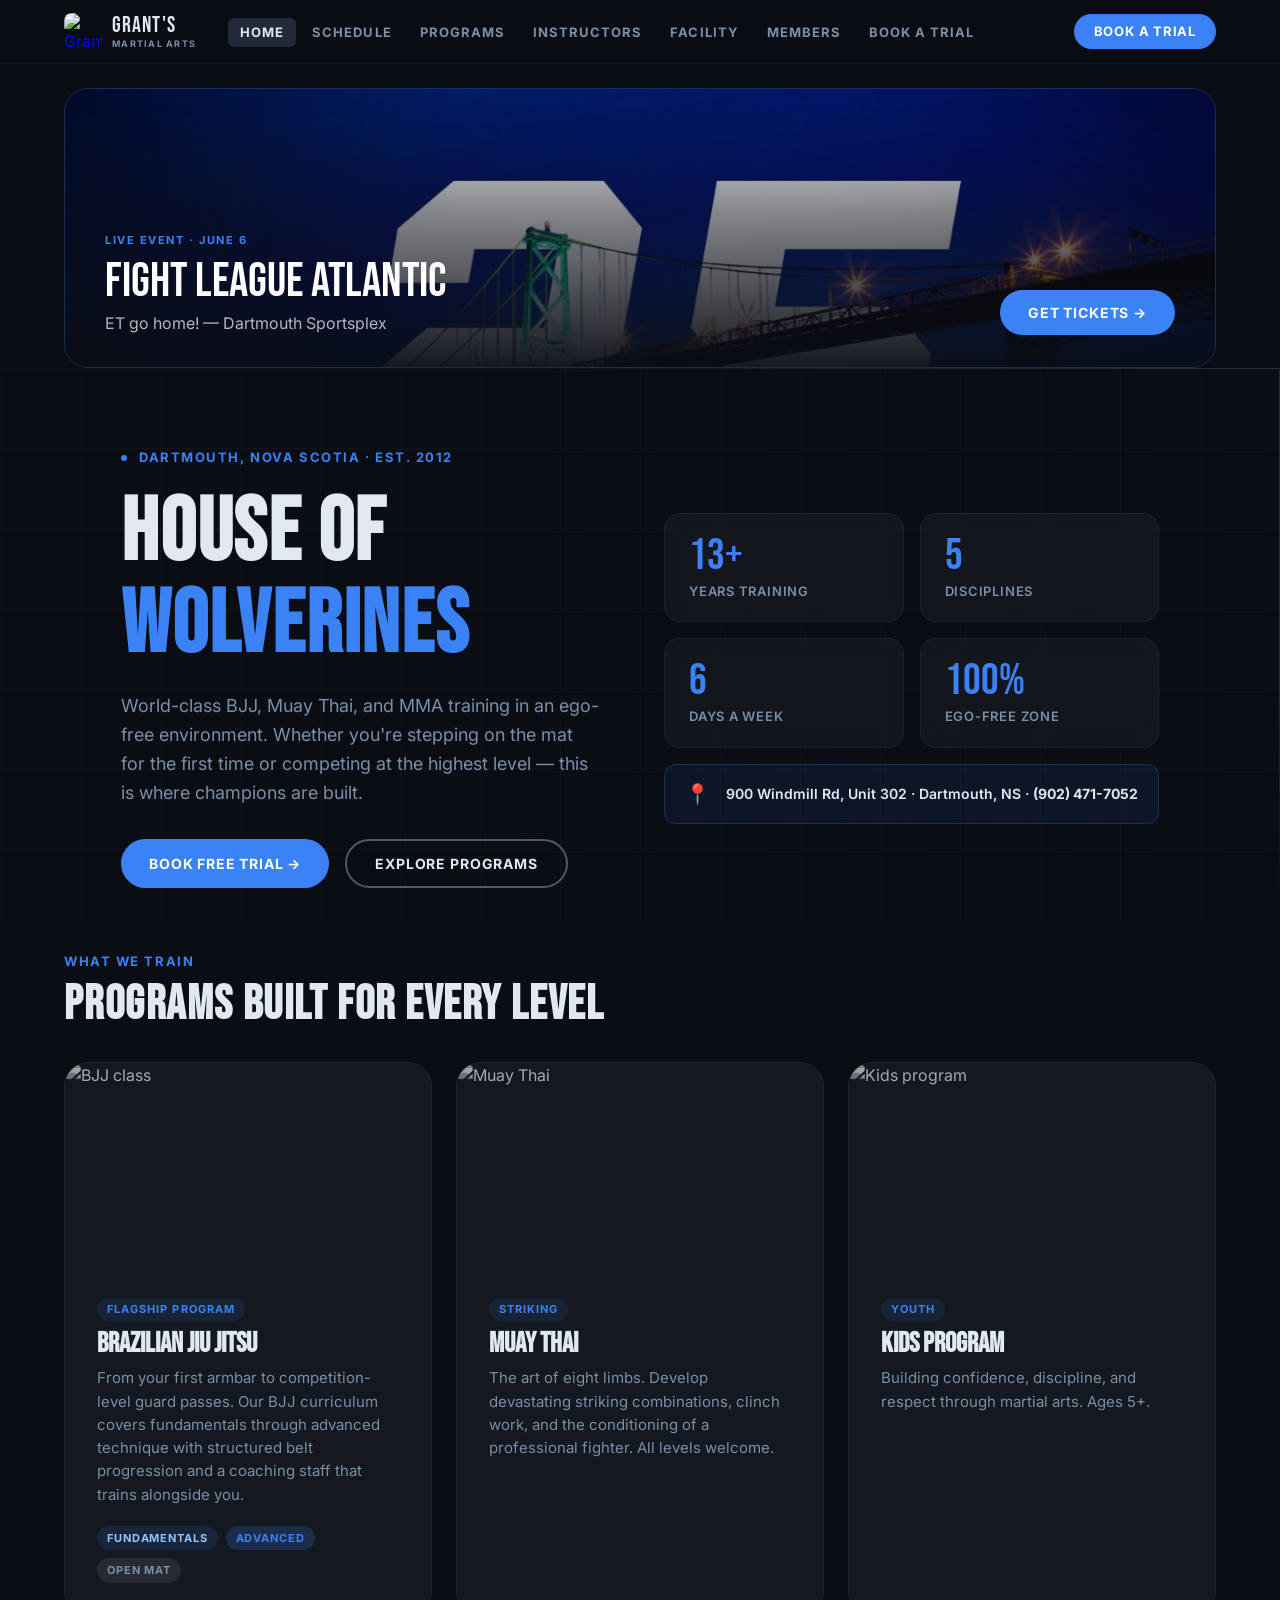
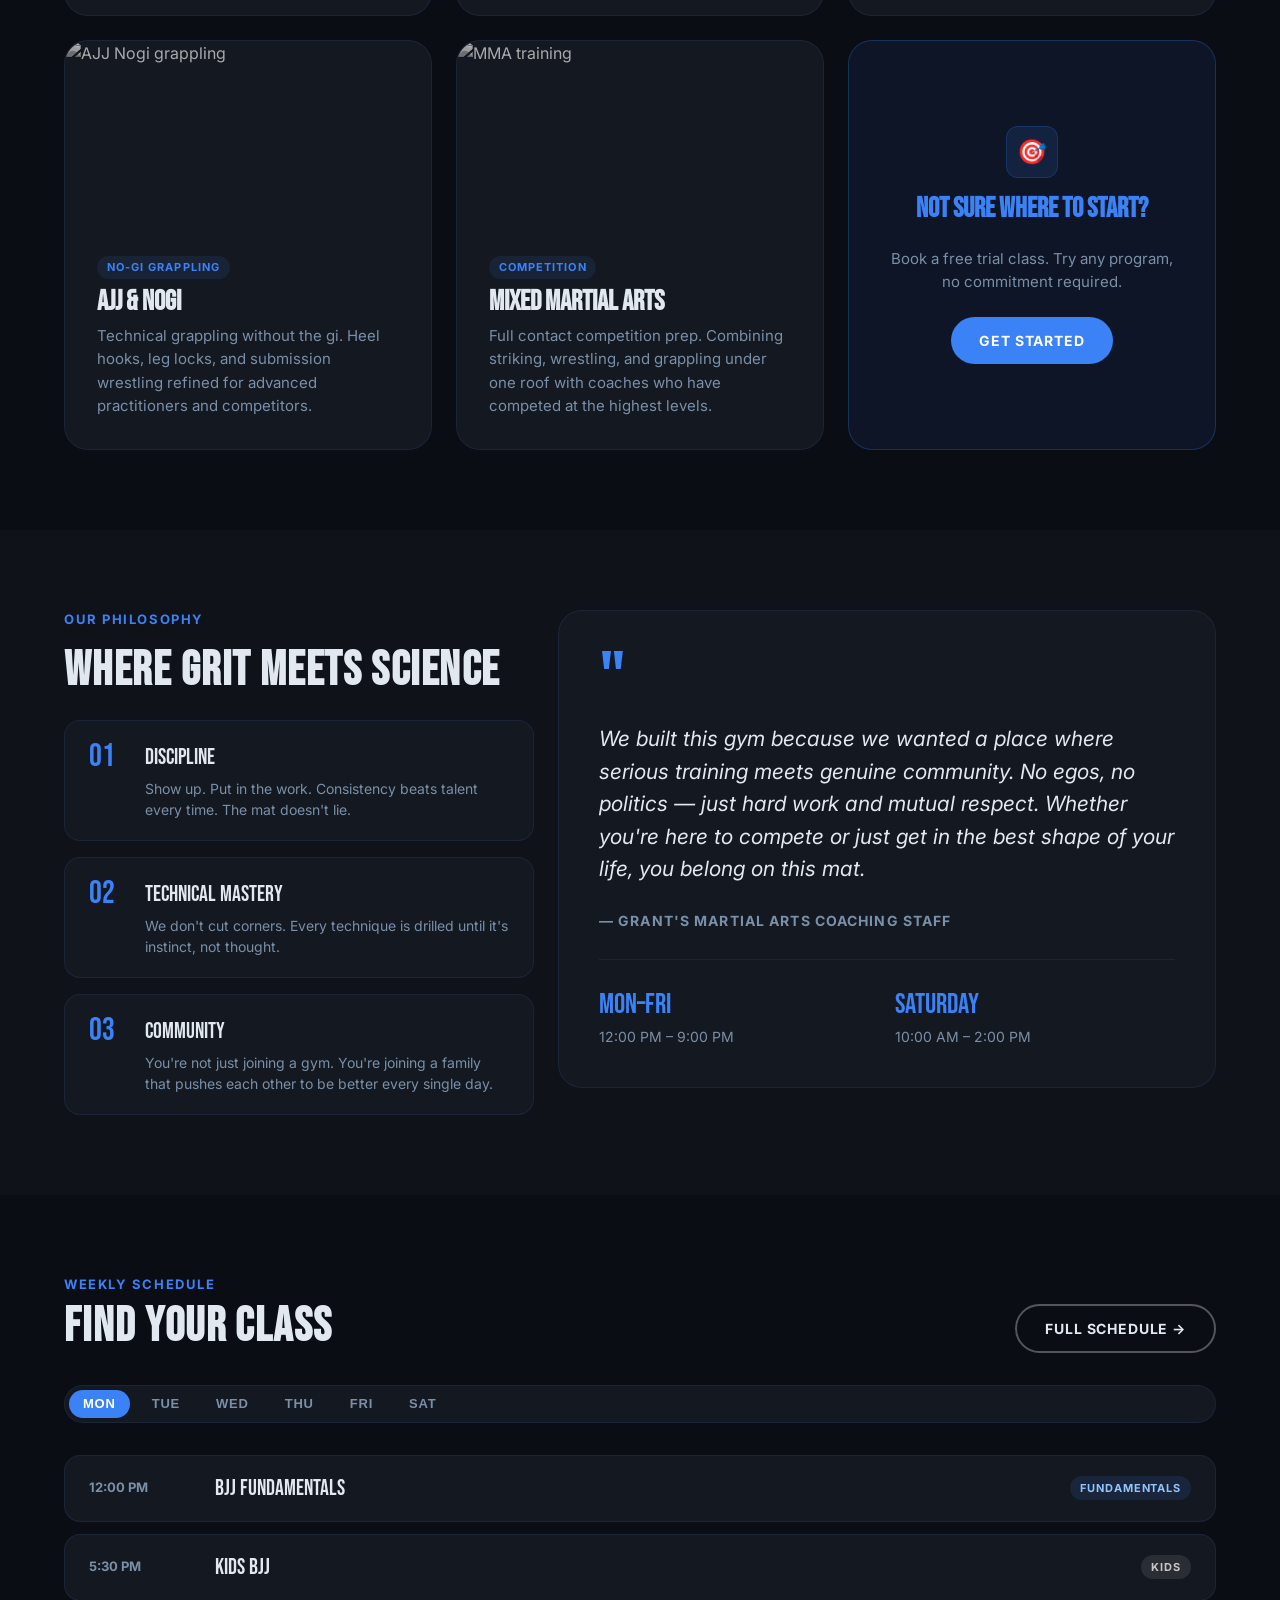
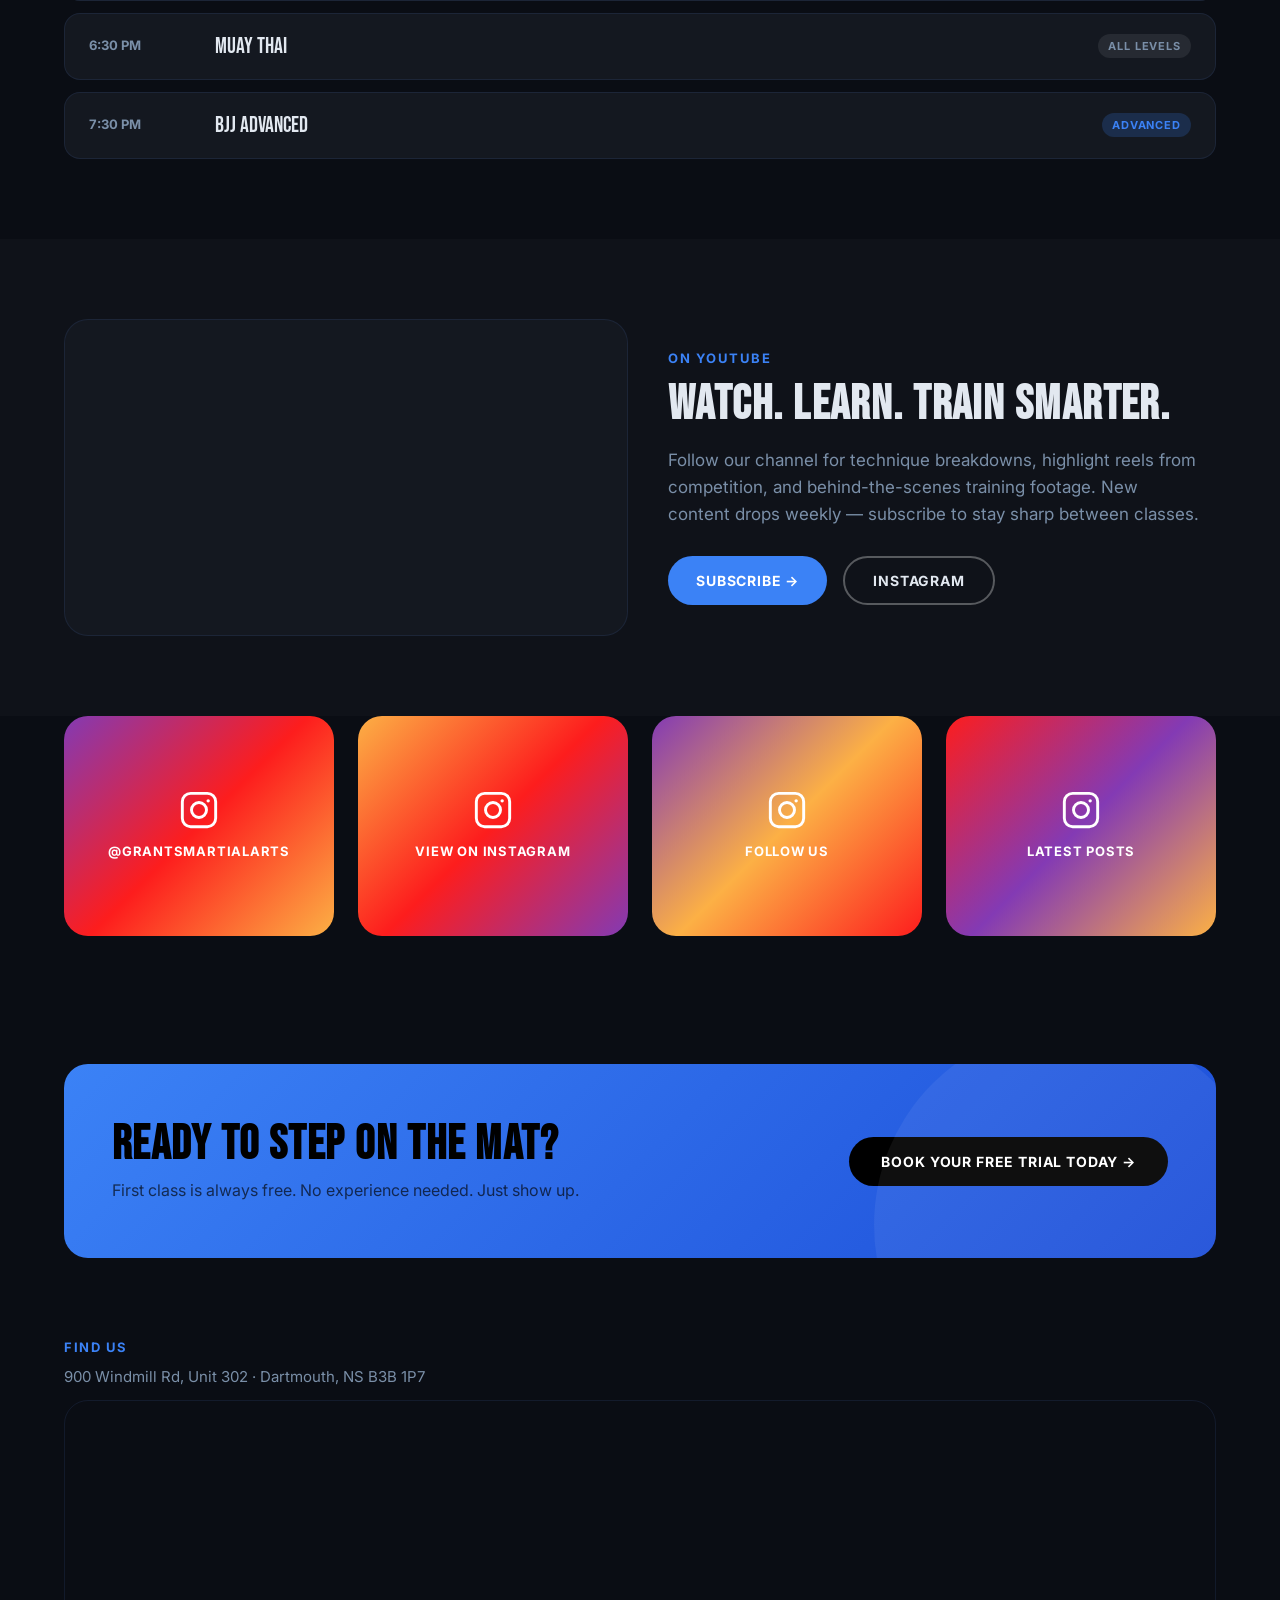
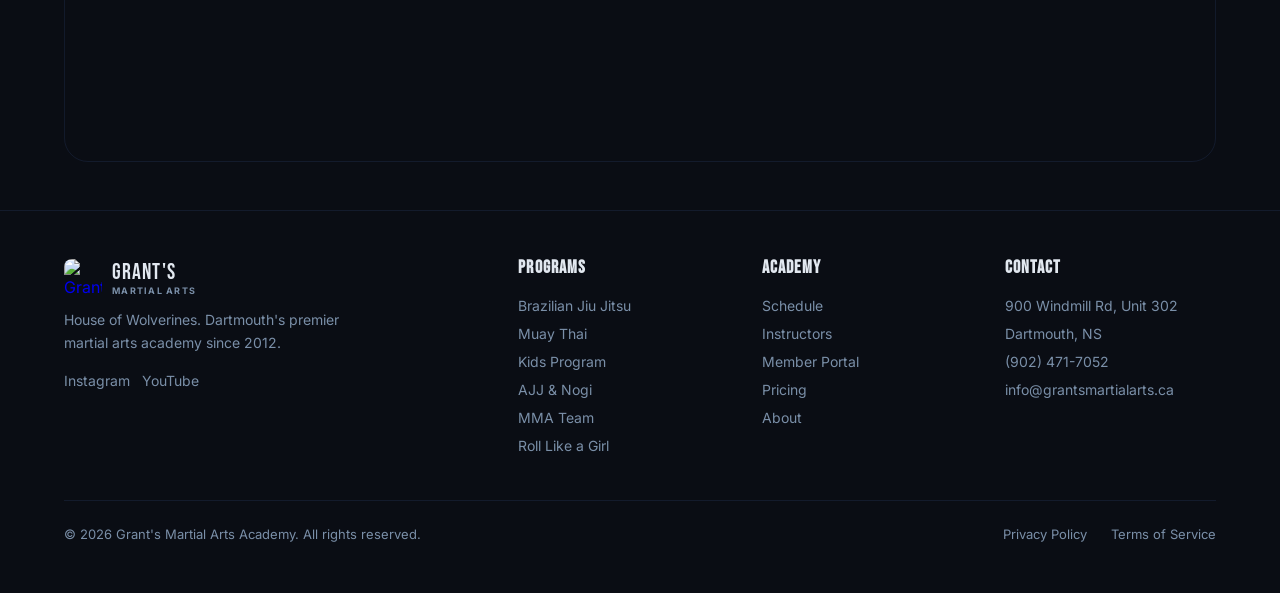
==== commit 464243cf: "fix(layout): remove forced br tags from headlines, tighten hero spacing, reposition map - Remove <br" ====
--- a/index.html
+++ b/index.html
@@ -144,6 +144,7 @@
     }
 
     section { padding: 5rem 0; }
+    #programs-section { padding-top: 2rem; }
 
     .label {
       font-size: 0.8125rem;
@@ -266,7 +267,6 @@
 
     /* ── HERO ── */
     #hero {
-      min-height: calc(100vh - 64px);
       display: flex;
       align-items: center;
       position: relative;
@@ -309,7 +309,7 @@
       z-index: 4;
       max-width: 1280px;
       margin: 0 auto;
-      padding: 5rem var(--gutter);
+      padding: 5rem var(--gutter) 2rem;
       display: grid;
       grid-template-columns: 1fr 1fr;
       gap: 3rem;
@@ -1264,7 +1264,7 @@
     <div class="container">
       <div class="mb-4">
         <div class="label mb-1">What We Train</div>
-        <h2 class="headline-lg">Programs Built for<br>Every Level</h2>
+        <h2 class="headline-lg">Programs Built for Every Level</h2>
       </div>
 
       <div class="programs-grid">
@@ -1331,7 +1331,7 @@
         <!-- CTA card -->
         <div class="prog-card" style="grid-column: span 4; background: rgba(59,130,246,0.08); border-color: rgba(59,130,246,0.25); display:flex; flex-direction:column; justify-content:center; align-items:center; text-align:center; gap:1rem;">
           <div class="prog-icon" style="margin-bottom:0;">🎯</div>
-          <h3 class="prog-title" style="color: var(--primary);">Not Sure<br>Where to Start?</h3>
+          <h3 class="prog-title" style="color: var(--primary);">Not Sure Where to Start?</h3>
           <p class="prog-desc">Book a free trial class. Try any program, no commitment required.</p>
           <a class="btn-primary" href="#" onclick="showPage('survey')" style="margin-top:0.5rem;">Get Started</a>
         </div>
@@ -1345,7 +1345,7 @@
       <div class="philosophy-grid">
         <div>
           <div class="label mb-2">Our Philosophy</div>
-          <h2 class="headline-lg mb-3">Where Grit Meets<br>Science</h2>
+          <h2 class="headline-lg mb-3">Where Grit Meets Science</h2>
           <div class="values-grid">
             <div class="value-item">
               <div class="value-num">01</div>
@@ -1430,7 +1430,7 @@
         </div>
         <div class="yt-text">
           <div class="label mb-1">On YouTube</div>
-          <h2 class="headline-lg">Watch. Learn.<br>Train Smarter.</h2>
+          <h2 class="headline-lg">Watch. Learn. Train Smarter.</h2>
           <p class="yt-sub">
             Follow our channel for technique breakdowns, highlight reels from competition, and behind-the-scenes training footage. New content drops weekly — subscribe to stay sharp between classes.
           </p>
@@ -1472,7 +1472,7 @@
     <div class="container">
       <div class="cta-banner">
         <div>
-          <h2 class="headline-lg">Ready to Step<br>on the Mat?</h2>
+          <h2 class="headline-lg">Ready to Step on the Mat?</h2>
           <p>First class is always free. No experience needed. Just show up.</p>
         </div>
         <a class="btn-dark" href="#" onclick="showPage('survey')">Book Your Free Trial Today →</a>
@@ -1488,7 +1488,7 @@
         <p style="color:var(--text-muted);font-size:0.9375rem;">900 Windmill Rd, Unit 302 · Dartmouth, NS B3B 1P7</p>
       </div>
       <div style="border-radius:var(--radius-card);overflow:hidden;border:1px solid var(--border);">
-        <iframe src="https://maps.google.com/maps?q=Grant%27s+Martial+Arts+Academy+Dartmouth+NS&z=11&output=embed" width="100%" height="360" style="border:0;display:block;" allowfullscreen="" loading="lazy" referrerpolicy="no-referrer-when-downgrade" title="Grant's Martial Arts Academy location"></iframe>
+        <iframe src="https://maps.google.com/maps?q=Grant%27s+Martial+Arts+Academy+Dartmouth+NS&ll=44.60,-63.568&z=11&output=embed" width="100%" height="360" style="border:0;display:block;" allowfullscreen="" loading="lazy" referrerpolicy="no-referrer-when-downgrade" title="Grant's Martial Arts Academy location"></iframe>
       </div>
     </div>
   </section>
@@ -1676,7 +1676,7 @@
 
     <!-- Step 1 -->
     <div class="survey-step active" id="step1">
-      <h2>What Are You<br>Interested In?</h2>
+      <h2>What Are You Interested In?</h2>
       <p class="step-sub">Select all disciplines that interest you.</p>
       <div class="option-grid">
         <div class="option-item" onclick="toggleOption(this)">
@@ -1712,7 +1712,7 @@
 
     <!-- Step 2 -->
     <div class="survey-step" id="step2">
-      <h2>What Are Your<br>Training Goals?</h2>
+      <h2>What Are Your Training Goals?</h2>
       <p class="step-sub">Pick the one that resonates most.</p>
       <div class="option-grid">
         <div class="option-item" onclick="selectSingle(this)">
@@ -1749,7 +1749,7 @@
 
     <!-- Step 3 -->
     <div class="survey-step" id="step3">
-      <h2>When Can You<br>Train?</h2>
+      <h2>When Can You Train?</h2>
       <p class="step-sub">Select your preferred times.</p>
       <div class="option-grid">
         <div class="option-item" onclick="toggleOption(this)">
@@ -1821,7 +1821,7 @@
   <div class="container" style="padding-top:5rem; padding-bottom:5rem;">
     <div style="margin-bottom:3rem;">
       <div class="label mb-1">The Team</div>
-      <h1 class="display" style="margin-bottom:0.75rem;">Meet Your<br>Coaches</h1>
+      <h1 class="display" style="margin-bottom:0.75rem;">Meet Your Coaches</h1>
       <p style="color:var(--text-muted); font-size:1.0625rem; max-width:560px; line-height:1.6;">World-class practitioners who've competed at the highest levels — and come back to share everything they know.</p>
     </div>
 
@@ -2235,7 +2235,7 @@
     <div class="container" class="prog-detail-hero-content" style="position:relative;padding-bottom:3rem;padding-top:8rem;">
       <a onclick="showPage('programs')" style="font-size:0.8125rem;font-weight:700;letter-spacing:0.08em;text-transform:uppercase;color:var(--text-muted);cursor:pointer;text-decoration:none;display:inline-flex;align-items:center;gap:0.375rem;margin-bottom:1rem;">← Programs</a>
       <div class="label mb-1">Grappling</div>
-      <h1 class="display" style="margin-bottom:0.75rem;">Brazilian<br>Jiu Jitsu</h1>
+      <h1 class="display" style="margin-bottom:0.75rem;">Brazilian Jiu Jitsu</h1>
       <p style="color:var(--text-muted);font-size:1.125rem;max-width:560px;line-height:1.6;">The foundation of everything we do. Whether you're day one white belt or a seasoned competitor, BJJ at Grant's is structured, technical, and ego-free.</p>
     </div>
   </div>
@@ -2388,7 +2388,7 @@
     <div class="container" class="prog-detail-hero-content" style="position:relative;padding-bottom:3rem;padding-top:8rem;">
       <a onclick="showPage('programs')" style="font-size:0.8125rem;font-weight:700;letter-spacing:0.08em;text-transform:uppercase;color:var(--text-muted);cursor:pointer;text-decoration:none;display:inline-flex;align-items:center;gap:0.375rem;margin-bottom:1rem;">← Programs</a>
       <div class="label mb-1">Youth · Ages 5+</div>
-      <h1 class="display" style="margin-bottom:0.75rem;">Kids<br>Program</h1>
+      <h1 class="display" style="margin-bottom:0.75rem;">Kids Program</h1>
       <p style="color:var(--text-muted);font-size:1.125rem;max-width:560px;line-height:1.6;">More than martial arts. Kids learn discipline, respect, and confidence in a structured, fun, and safe environment led by TJ Grant and Alex MacDonald.</p>
     </div>
   </div>
@@ -2430,7 +2430,7 @@
     <div class="container" class="prog-detail-hero-content" style="position:relative;padding-bottom:3rem;padding-top:8rem;">
       <a onclick="showPage('programs')" style="font-size:0.8125rem;font-weight:700;letter-spacing:0.08em;text-transform:uppercase;color:var(--text-muted);cursor:pointer;text-decoration:none;display:inline-flex;align-items:center;gap:0.375rem;margin-bottom:1rem;">← Programs</a>
       <div class="label mb-1">No-Gi Grappling</div>
-      <h1 class="display" style="margin-bottom:0.75rem;">AJJ &<br>No-Gi</h1>
+      <h1 class="display" style="margin-bottom:0.75rem;">AJJ & No-Gi</h1>
       <p style="color:var(--text-muted);font-size:1.125rem;max-width:560px;line-height:1.6;">Submission wrestling without the gi. Heel hooks, leg locks, and tight scrambles — the cutting edge of modern grappling taught by black belts who compete in it.</p>
     </div>
   </div>
@@ -2578,7 +2578,7 @@
     <div class="container prog-detail-hero-content" style="position:relative;padding-bottom:3rem;padding-top:8rem;">
       <a onclick="showPage('programs')" style="font-size:0.8125rem;font-weight:700;letter-spacing:0.08em;text-transform:uppercase;color:var(--text-muted);cursor:pointer;text-decoration:none;display:inline-flex;align-items:center;gap:0.375rem;margin-bottom:1rem;">← Programs</a>
       <div class="label mb-1">Women's BJJ Team</div>
-      <h1 class="display" style="margin-bottom:0.75rem;">Roll Like<br>a Girl</h1>
+      <h1 class="display" style="margin-bottom:0.75rem;">Roll Like a Girl</h1>
       <p style="color:var(--text-muted);font-size:1.125rem;max-width:560px;line-height:1.6;">Grant's women's jiu-jitsu team. Competitive, welcoming, and tight-knit. Train with women who take the craft seriously and lift each other up in the process.</p>
     </div>
   </div>
@@ -2841,7 +2841,7 @@
       </div>
       <div>
         <div class="label mb-2">The Training Surface</div>
-        <h2 class="headline-lg mb-3">World-Class Mats.<br>Built to Last.</h2>
+        <h2 class="headline-lg mb-3">World-Class Mats. Built to Last.</h2>
         <p style="color:var(--text-muted);line-height:1.7;margin-bottom:1.25rem;">Our mats aren't an afterthought — they're the single most important investment in the gym. We use professional-grade tatami-surface jigsaw puzzle mats with a 40mm compressed EVA foam core, the same standard used at IBJJF World Championships and UFC training facilities.</p>
         <p style="color:var(--text-muted);line-height:1.7;margin-bottom:1.25rem;">The tatami weave on the surface provides exactly the right amount of grip — enough to hold position through scrambles, not so much that it tears skin on stand-ups. Underneath, the high-density foam core absorbs impact correctly: it compresses under dynamic load (throws, takedowns, sprawls) but doesn't bottom out. That combination protects joints, reduces cumulative fatigue, and means you can train more days in a row without your knees paying for it.</p>
         <p style="color:var(--text-muted);line-height:1.7;margin-bottom:2rem;">The foam is closed-cell, which matters more than most people realize. Closed-cell EVA doesn't absorb sweat or bacteria into the core — it stays at the surface where it can be properly disinfected. We clean the mats after every session with hospital-grade antimicrobial solution. The mats you train on here will outlast you at this gym.</p>
@@ -2884,7 +2884,7 @@
       <div class="col-2-to-1" style="display:grid;grid-template-columns:1fr 1fr;gap:3rem;align-items:center;">
         <div>
           <div class="label mb-2">Striking Zone</div>
-          <h2 class="headline-lg mb-3">Muay Thai Equipment.<br>No Compromises.</h2>
+          <h2 class="headline-lg mb-3">Muay Thai Equipment. No Compromises.</h2>
           <p style="color:var(--text-muted);line-height:1.7;margin-bottom:1.25rem;">The striking side of the gym is stocked the same way we stock everything else — with equipment that performs under real training loads, not just looks good in photos. Every piece is chosen by coaches who've used it in their own competition careers.</p>
           <p style="color:var(--text-muted);line-height:1.7;margin-bottom:2rem;">Whether you're working combinations, building conditioning, or dialling in timing — the tools are here.</p>
 
@@ -2939,7 +2939,7 @@
       <div class="col-2-to-1" style="display:grid;grid-template-columns:1fr 1fr;gap:3rem;align-items:start;">
         <div>
           <div class="label mb-2">After Training</div>
-          <h2 class="headline-lg mb-3">Dual Private<br>Showers.</h2>
+          <h2 class="headline-lg mb-3">Dual Private Showers.</h2>
           <p style="color:var(--text-muted);line-height:1.7;margin-bottom:1.25rem;">Two separate, fully private shower rooms mean you can train at lunch, clean up, and get back to your day without a second thought. No waiting, no communal setup, no awkwardness — just get in, get out.</p>
           <p style="color:var(--text-muted);line-height:1.7;margin-bottom:1.25rem;">Both showers run full hot water with plenty of pressure. Each room has a bench, coat hooks, and a private changing area attached. Soap and shampoo dispensers are stocked daily.</p>
           <p style="color:var(--text-muted);line-height:1.7;">This matters practically for anyone fitting training into a work schedule. Gym bag, train, shower, done. The midday BJJ class crowd relies on this setup every weekday.</p>
@@ -2984,7 +2984,7 @@
       <p style="color:var(--text-muted);font-size:0.9375rem;margin-bottom:1.25rem;">Dartmouth, NS &nbsp;B3B 1P7</p>
       <div style="border-radius:var(--radius-card);overflow:hidden;border:1px solid var(--border);">
         <iframe
-          src="https://maps.google.com/maps?q=Grant%27s+Martial+Arts+Academy+Dartmouth+NS&z=11&output=embed"
+          src="https://maps.google.com/maps?q=Grant%27s+Martial+Arts+Academy+Dartmouth+NS&ll=44.60,-63.568&z=11&output=embed"
           width="100%" height="400" style="border:0;display:block;" allowfullscreen="" loading="lazy" referrerpolicy="no-referrer-when-downgrade"
           title="Grant's Martial Arts Academy location"></iframe>
       </div>
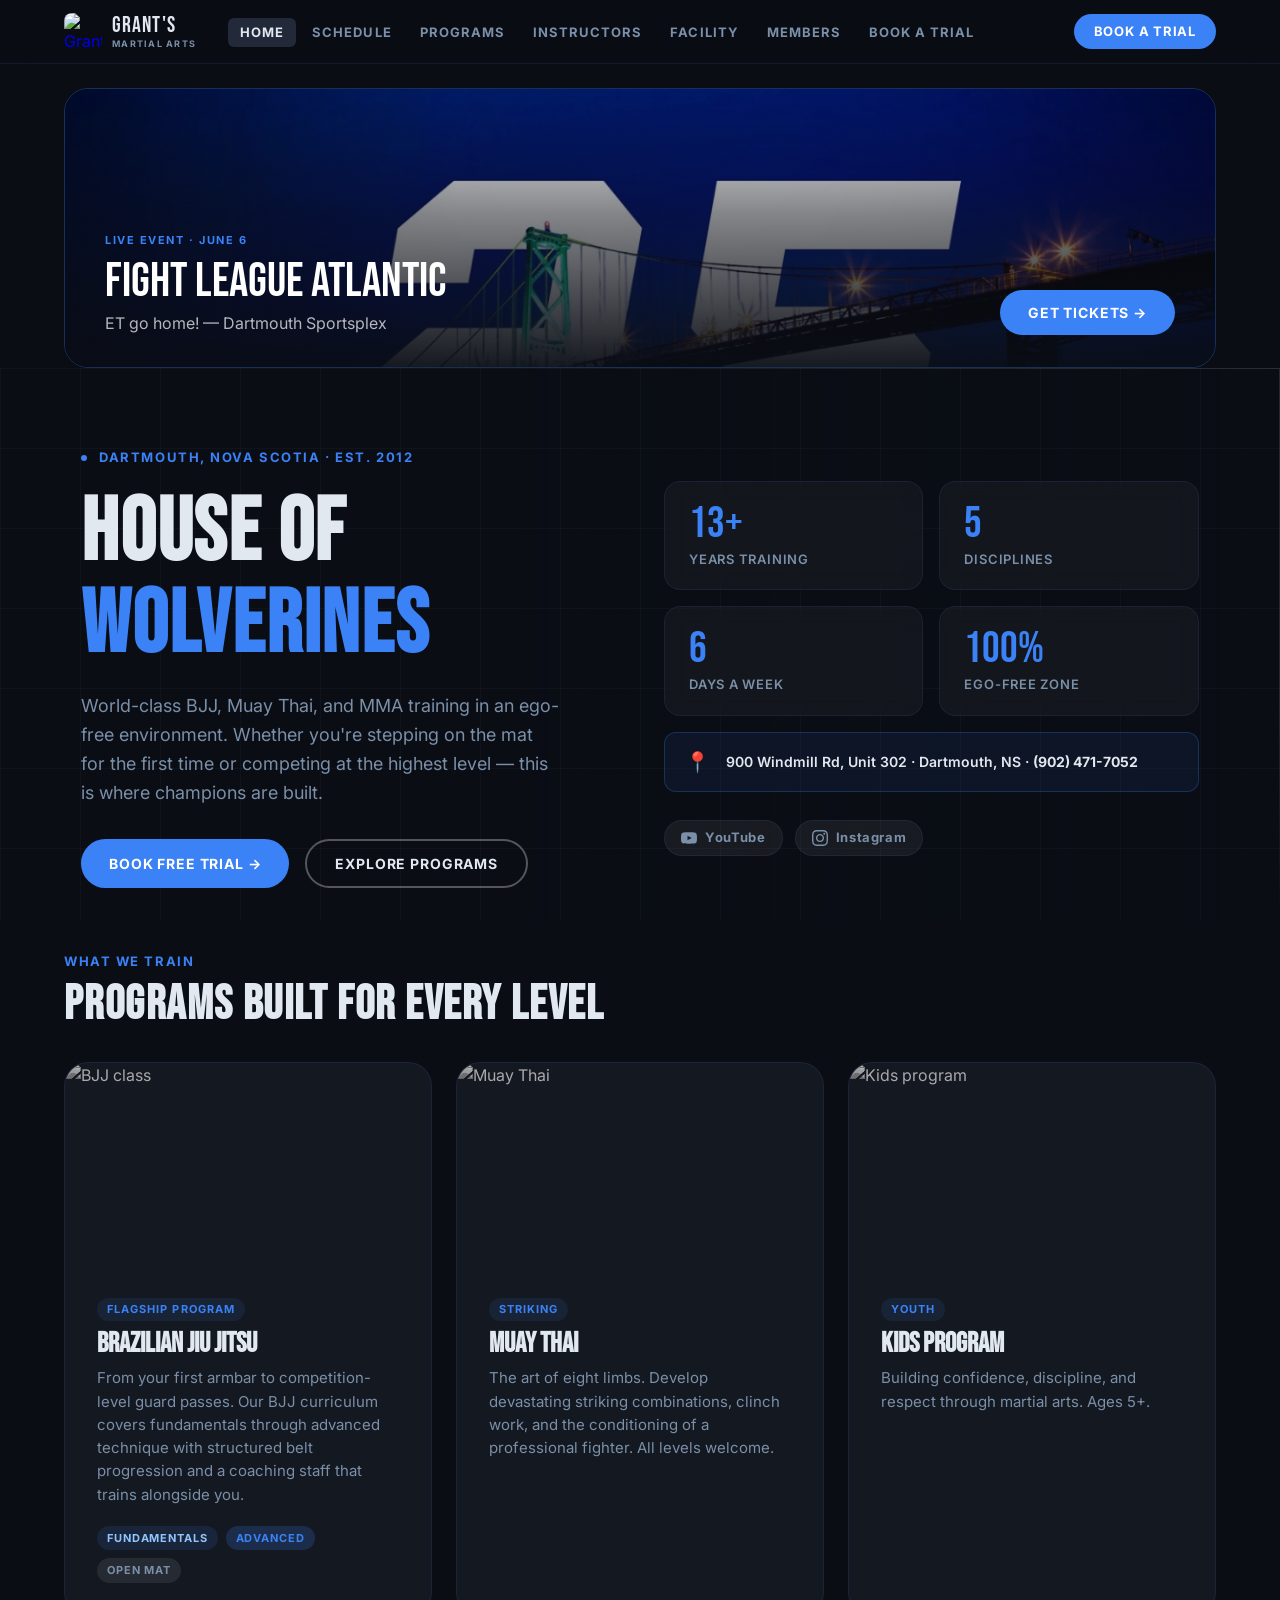
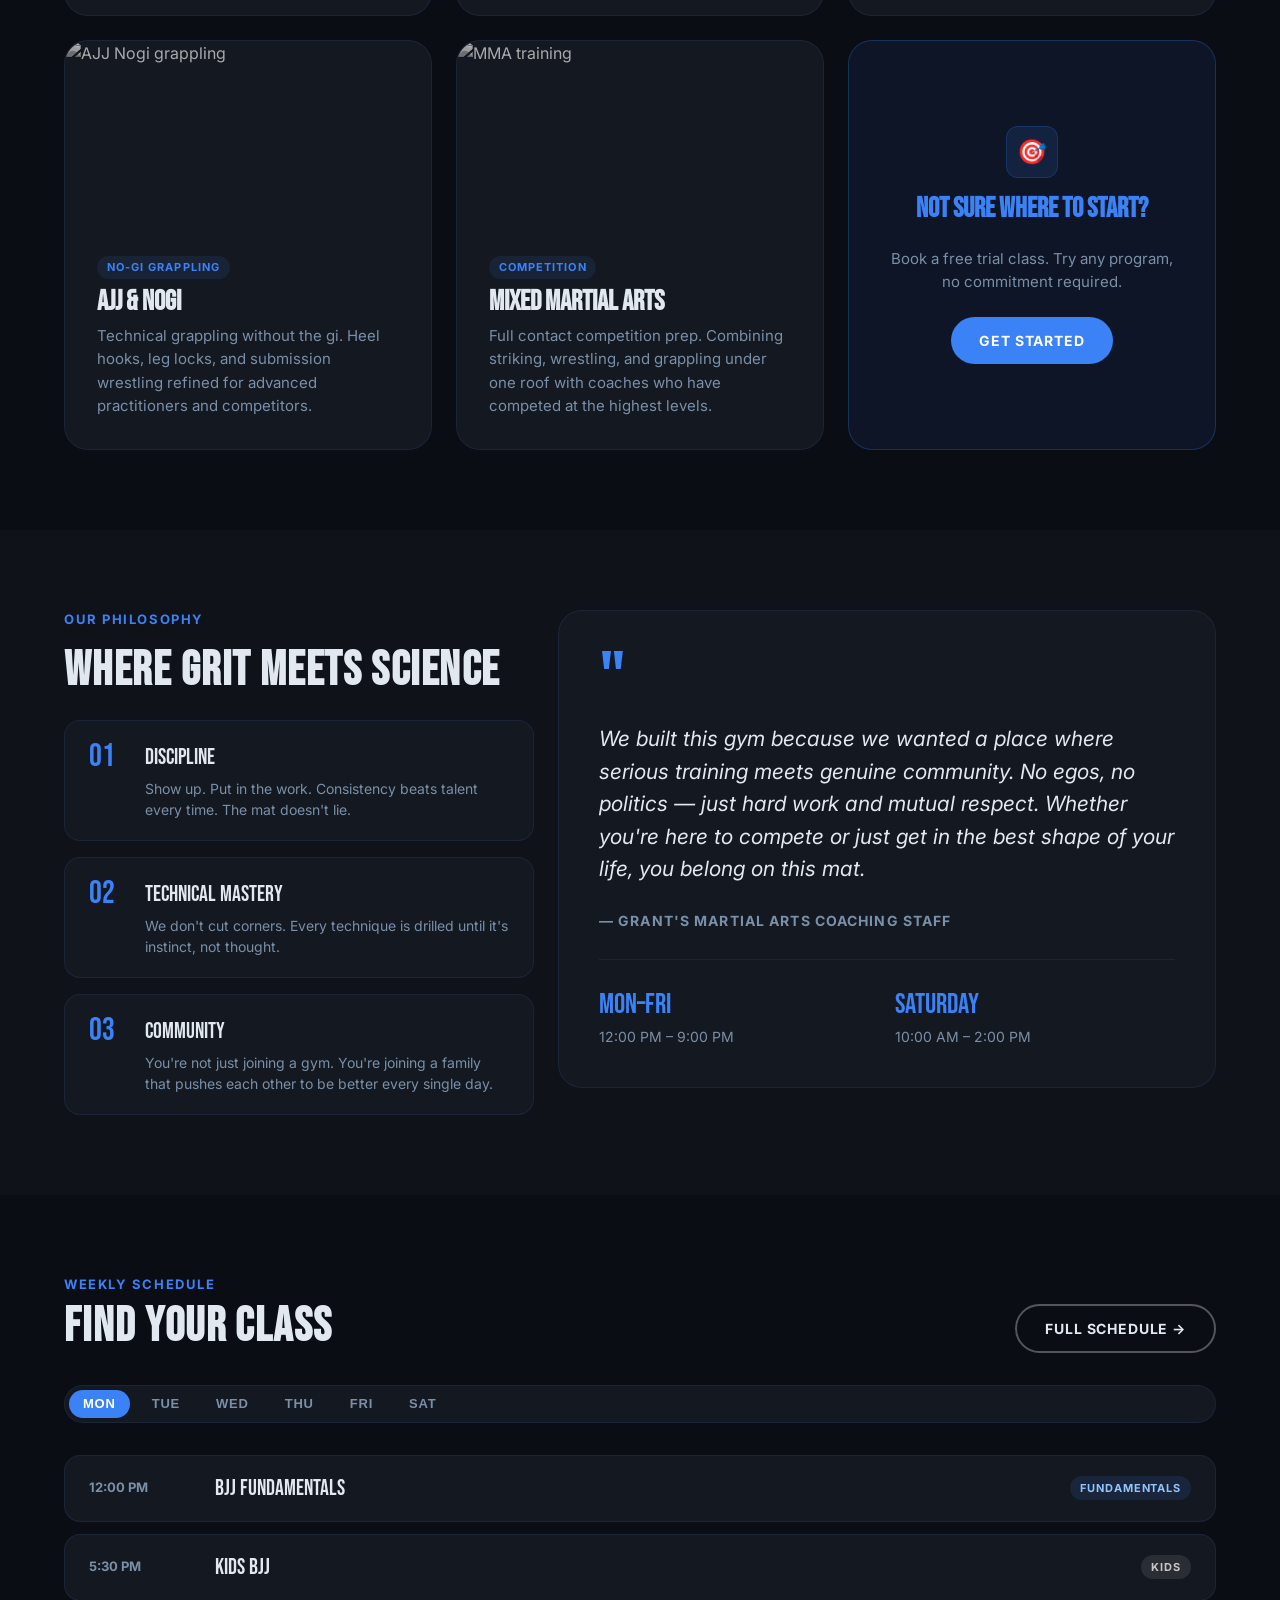
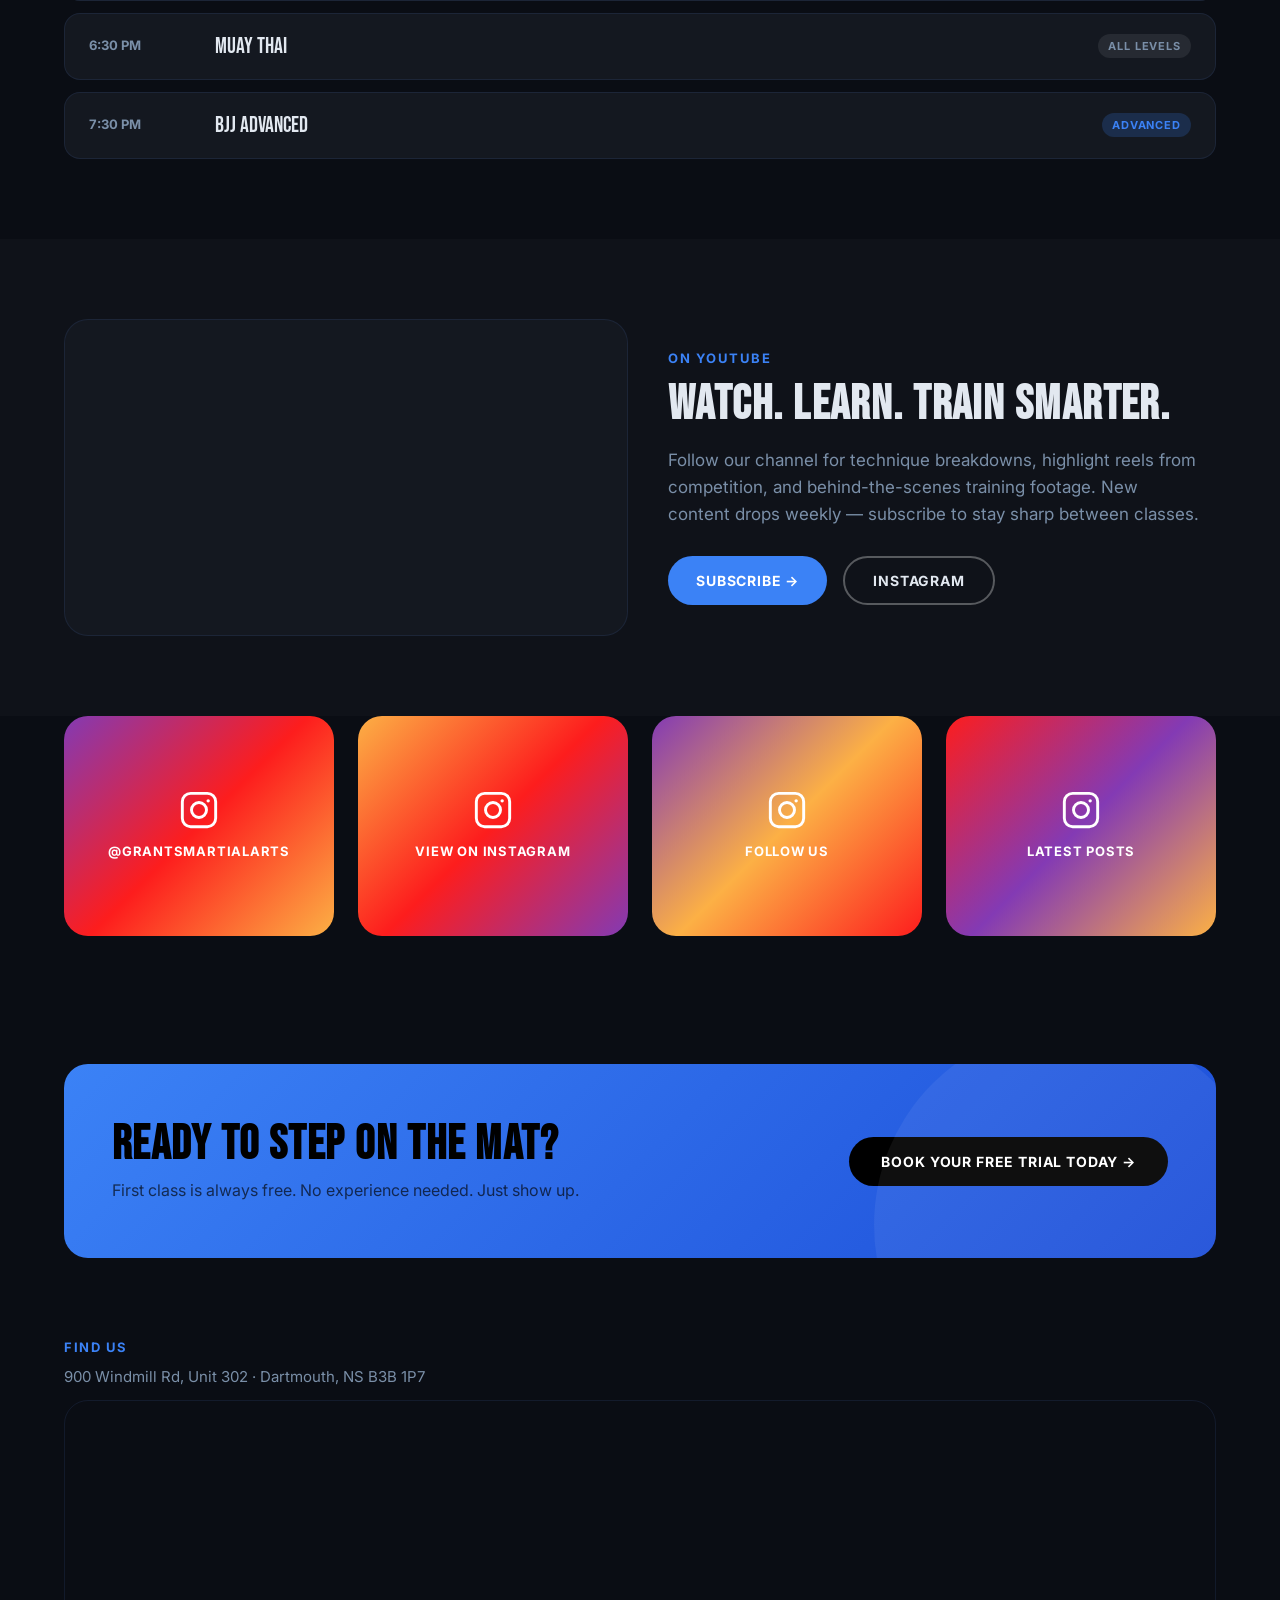
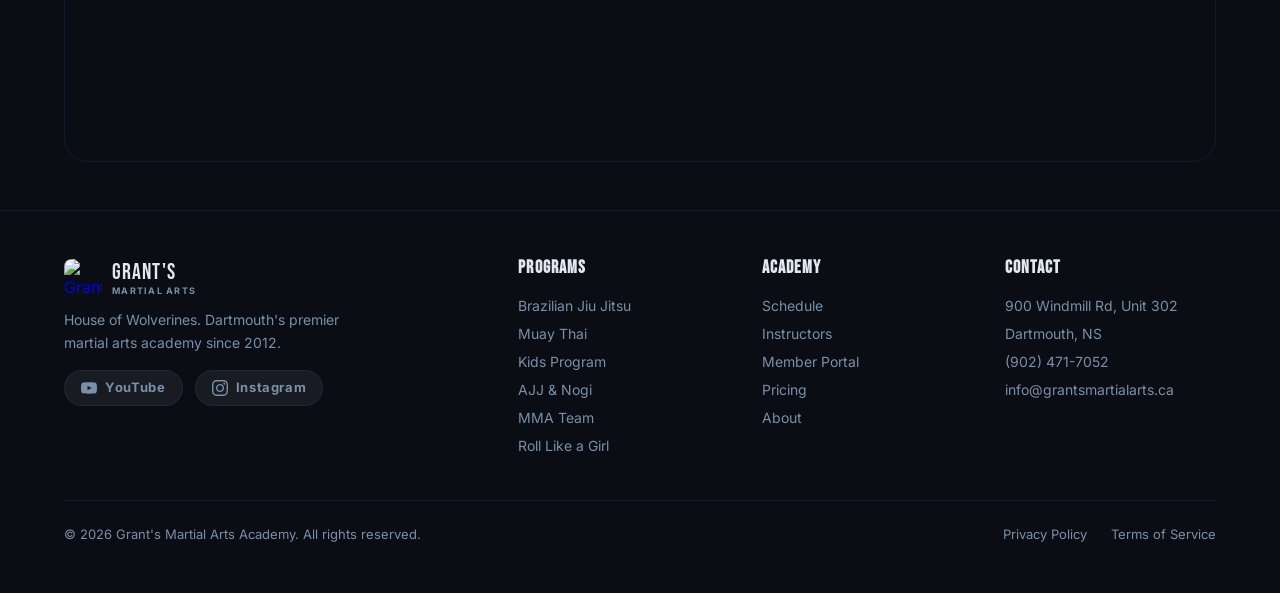
==== commit 1204d8d9: "feat(hero/footer): add YouTube and Instagram pill links with SVG icons" ====
--- a/index.html
+++ b/index.html
@@ -8,1133 +8,7 @@
   <link rel="preconnect" href="https://fonts.googleapis.com" />
   <link rel="preconnect" href="https://fonts.gstatic.com" crossorigin />
   <link href="https://fonts.googleapis.com/css2?family=Bebas+Neue&family=Inter:wght@400;500;600;700&display=swap" rel="stylesheet" />
-  <style>
-    *, *::before, *::after { box-sizing: border-box; margin: 0; padding: 0; }
-
-    :root {
-      --bg:            #0a0d14;
-      --surface:       #0f1219;
-      --card:          #141820;
-      --card-hi:       #1a2030;
-      --card-higher:   #222a3a;
-      --border:        rgba(99,150,255,0.1);
-      --border-hover:  rgba(99,150,255,0.28);
-      --primary:       #3b82f6;
-      --primary-dim:   #93c5fd;
-      --on-primary:    #fff;
-      --text:          #e2e8f0;
-      --text-muted:    #7a8fa8;
-      --outline:       #4a6fa8;
-      --radius-card:   1.5rem;
-      --radius-btn:    9999px;
-      --gap:           1.5rem;
-      --gutter:        4rem;
-    }
-
-    html { scroll-behavior: smooth; }
-
-    body {
-      font-family: 'Inter', sans-serif;
-      background: var(--bg);
-      color: var(--text);
-      min-height: 100vh;
-      font-size: 16px;
-      line-height: 1.5;
-    }
-
-    /* ── PAGES ── */
-    .page { display: none; }
-    .page.active { display: block; }
-
-    /* ── NAV ── */
-    nav {
-      position: sticky;
-      top: 0;
-      z-index: 100;
-      backdrop-filter: blur(20px);
-      -webkit-backdrop-filter: blur(20px);
-      background: rgba(10,13,20,0.82);
-      border-bottom: 1px solid var(--border);
-      padding: 0 var(--gutter);
-      height: 64px;
-      display: flex;
-      align-items: center;
-      gap: 2rem;
-    }
-
-    .nav-logo {
-      display: flex;
-      align-items: center;
-      gap: 0.625rem;
-      text-decoration: none;
-      flex-shrink: 0;
-    }
-    .nav-logo-img {
-      width: 38px;
-      height: 38px;
-      border-radius: 8px;
-      display: block;
-      flex-shrink: 0;
-    }
-    .nav-logo-text {
-      display: flex;
-      flex-direction: column;
-      line-height: 1;
-    }
-    .nav-logo-main {
-      font-family: 'Bebas Neue', sans-serif;
-      font-size: 1.4rem;
-      letter-spacing: 0.05em;
-      color: var(--text);
-    }
-    .nav-logo-sub {
-      font-family: 'Inter', sans-serif;
-      font-size: 0.5625rem;
-      font-weight: 700;
-      letter-spacing: 0.14em;
-      text-transform: uppercase;
-      color: var(--text-muted);
-      margin-top: 2px;
-    }
-
-    .nav-links {
-      display: flex;
-      gap: 0.25rem;
-      list-style: none;
-      flex: 1;
-    }
-
-    .nav-links a {
-      font-size: 0.8125rem;
-      font-weight: 700;
-      letter-spacing: 0.08em;
-      text-transform: uppercase;
-      color: var(--text-muted);
-      text-decoration: none;
-      padding: 0.4rem 0.75rem;
-      border-radius: 0.375rem;
-      transition: color 0.15s, background 0.15s;
-    }
-    .nav-links a:hover,
-    .nav-links a.active { color: var(--text); background: var(--card-higher); }
-
-    .nav-cta {
-      font-family: 'Inter', sans-serif;
-      font-size: 0.8125rem;
-      font-weight: 700;
-      letter-spacing: 0.06em;
-      text-transform: uppercase;
-      background: var(--primary);
-      color: var(--on-primary);
-      border: none;
-      border-radius: var(--radius-btn);
-      padding: 0.5rem 1.25rem;
-      cursor: pointer;
-      transition: opacity 0.15s, transform 0.12s;
-      white-space: nowrap;
-      text-decoration: none;
-    }
-    .nav-cta:hover { opacity: 0.88; transform: translateY(-1px); }
-
-    /* ── LAYOUT ── */
-    .container {
-      max-width: 1280px;
-      margin: 0 auto;
-      padding: 0 var(--gutter);
-    }
-
-    section { padding: 5rem 0; }
-    #programs-section { padding-top: 2rem; }
-
-    .label {
-      font-size: 0.8125rem;
-      font-weight: 700;
-      letter-spacing: 0.12em;
-      text-transform: uppercase;
-      color: var(--primary);
-    }
-
-    h1, h2, h3, h4 { font-family: 'Bebas Neue', sans-serif; line-height: 1.05; }
-
-    .display { font-size: clamp(3rem, 7vw, 5.5rem); letter-spacing: 0.02em; }
-    .headline-lg { font-size: clamp(2.25rem, 4vw, 3rem); letter-spacing: 0.03em; }
-    .headline-md { font-size: 2rem; letter-spacing: 0.02em; }
-
-    /* ── BUTTONS ── */
-    .btn-primary {
-      display: inline-flex;
-      align-items: center;
-      gap: 0.5rem;
-      background: var(--primary);
-      color: var(--on-primary);
-      font-family: 'Inter', sans-serif;
-      font-size: 0.875rem;
-      font-weight: 700;
-      letter-spacing: 0.06em;
-      text-transform: uppercase;
-      border: none;
-      border-radius: var(--radius-btn);
-      padding: 0.8125rem 1.75rem;
-      cursor: pointer;
-      text-decoration: none;
-      transition: opacity 0.15s, transform 0.12s;
-    }
-    .btn-primary:hover { opacity: 0.88; transform: translateY(-1px); }
-
-    .btn-secondary {
-      display: inline-flex;
-      align-items: center;
-      gap: 0.5rem;
-      background: transparent;
-      color: var(--text);
-      font-family: 'Inter', sans-serif;
-      font-size: 0.875rem;
-      font-weight: 700;
-      letter-spacing: 0.06em;
-      text-transform: uppercase;
-      border: 2px solid rgba(255,255,255,0.3);
-      border-radius: var(--radius-btn);
-      padding: 0.75rem 1.75rem;
-      cursor: pointer;
-      text-decoration: none;
-      transition: border-color 0.15s, transform 0.12s;
-    }
-    .btn-secondary:hover { border-color: rgba(255,255,255,0.6); transform: translateY(-1px); }
-
-    /* ── BENTO GRID ── */
-    .bento {
-      display: grid;
-      gap: var(--gap);
-    }
-
-    .bento-2col { grid-template-columns: repeat(2, 1fr); }
-    .bento-3col { grid-template-columns: repeat(3, 1fr); }
-    .bento-4col { grid-template-columns: repeat(4, 1fr); }
-    .bento-12 { grid-template-columns: repeat(12, 1fr); }
-
-    .span-3  { grid-column: span 3; }
-    .span-4  { grid-column: span 4; }
-    .span-5  { grid-column: span 5; }
-    .span-6  { grid-column: span 6; }
-    .span-7  { grid-column: span 7; }
-    .span-8  { grid-column: span 8; }
-    .span-9  { grid-column: span 9; }
-    .span-12 { grid-column: span 12; }
-
-    /* ── CARDS ── */
-    .card {
-      background: var(--card);
-      border: 1px solid var(--border);
-      border-radius: var(--radius-card);
-      padding: 1.75rem;
-      transition: border-color 0.2s, background 0.2s;
-      overflow: hidden;
-      position: relative;
-    }
-    .card:hover { border-color: var(--border-hover); background: var(--card-hi); }
-
-    .card-photo {
-      position: relative;
-      overflow: hidden;
-    }
-    .card-photo::after {
-      content: '';
-      position: absolute;
-      inset: 0;
-      background: linear-gradient(to top, rgba(0,0,0,0.85) 0%, rgba(0,0,0,0.3) 50%, transparent 100%);
-      border-radius: var(--radius-card);
-    }
-    .card-photo .card-content {
-      position: absolute;
-      bottom: 0; left: 0; right: 0;
-      z-index: 2;
-      padding: 1.75rem;
-    }
-    .card-photo img {
-      width: 100%;
-      height: 100%;
-      object-fit: cover;
-      border-radius: var(--radius-card);
-      display: block;
-    }
-
-    .card-glass {
-      background: rgba(255,255,255,0.05);
-      backdrop-filter: blur(20px);
-      -webkit-backdrop-filter: blur(20px);
-      border: 1px solid rgba(255,255,255,0.1);
-    }
-
-    /* ── HERO ── */
-    #hero {
-      display: flex;
-      align-items: center;
-      position: relative;
-      overflow: hidden;
-      padding: 0;
-    }
-
-    .hero-photo {
-      position: absolute;
-      inset: 0;
-      width: 100%; height: 100%;
-      object-fit: cover;
-      object-position: center;
-      filter: grayscale(1);
-      opacity: 0.22;
-      z-index: 1;
-    }
-
-    .hero-bg {
-      position: absolute;
-      inset: 0;
-      z-index: 2;
-      background:
-        linear-gradient(to right, #0a0d14 40%, rgba(10,13,20,0.6) 70%, rgba(10,13,20,0.3) 100%),
-        linear-gradient(to top, #0a0d14 0%, transparent 40%);
-    }
-
-    .hero-grid {
-      position: absolute;
-      inset: 0;
-      z-index: 3;
-      background-image:
-        linear-gradient(rgba(255,255,255,0.025) 1px, transparent 1px),
-        linear-gradient(90deg, rgba(255,255,255,0.025) 1px, transparent 1px);
-      background-size: 80px 80px;
-    }
-
-    .hero-content {
-      position: relative;
-      z-index: 4;
-      max-width: 1280px;
-      margin: 0 auto;
-      padding: 5rem var(--gutter) 2rem;
-      display: grid;
-      grid-template-columns: 1fr 1fr;
-      gap: 3rem;
-      align-items: center;
-    }
-
-    .hero-eyebrow {
-      display: flex;
-      align-items: center;
-      gap: 0.75rem;
-      margin-bottom: 1.25rem;
-    }
-    .hero-eyebrow .dot {
-      width: 6px; height: 6px;
-      border-radius: 50%;
-      background: var(--primary);
-    }
-
-    .hero-title { color: var(--text); margin-bottom: 1.25rem; }
-    .hero-title em { color: var(--primary); font-style: normal; }
-
-    .hero-sub {
-      font-size: 1.125rem;
-      line-height: 1.6;
-      color: var(--text-muted);
-      margin-bottom: 2rem;
-      max-width: 480px;
-    }
-
-    .hero-actions { display: flex; gap: 1rem; flex-wrap: wrap; }
-
-    .hero-stats {
-      display: grid;
-      grid-template-columns: 1fr 1fr;
-      gap: 1rem;
-    }
-
-    .stat-card {
-      background: rgba(255,255,255,0.04);
-      border: 1px solid var(--border);
-      border-radius: 1rem;
-      padding: 1.25rem 1.5rem;
-      backdrop-filter: blur(10px);
-    }
-    .stat-num {
-      font-family: 'Bebas Neue', sans-serif;
-      font-size: 2.75rem;
-      color: var(--primary);
-      line-height: 1;
-    }
-    .stat-label {
-      font-size: 0.8125rem;
-      font-weight: 600;
-      letter-spacing: 0.06em;
-      text-transform: uppercase;
-      color: var(--text-muted);
-      margin-top: 0.25rem;
-    }
-
-    .hero-badge {
-      grid-column: 1 / -1;
-      display: flex;
-      align-items: center;
-      gap: 1rem;
-      background: rgba(59,130,246,0.08);
-      border: 1px solid rgba(59,130,246,0.25);
-      border-radius: 0.75rem;
-      padding: 0.875rem 1.25rem;
-      font-size: 0.875rem;
-      font-weight: 600;
-    }
-    .hero-badge .icon { font-size: 1.25rem; }
-
-    /* ── PROGRAMS ── */
-    .programs-grid {
-      display: grid;
-      grid-template-columns: repeat(12, 1fr);
-      gap: var(--gap);
-    }
-
-    .prog-card {
-      background: var(--card);
-      border: 1px solid var(--border);
-      border-radius: var(--radius-card);
-      padding: 2rem;
-      transition: border-color 0.2s, background 0.2s, transform 0.2s;
-      cursor: pointer;
-    }
-    .prog-card:hover {
-      border-color: var(--border-hover);
-      background: var(--card-hi);
-      transform: translateY(-3px);
-    }
-    .prog-card:hover img {
-      opacity: 0.55;
-      filter: grayscale(0.4);
-    }
-
-    .prog-icon {
-      width: 52px; height: 52px;
-      border-radius: 0.75rem;
-      background: rgba(59,130,246,0.12);
-      border: 1px solid rgba(59,130,246,0.2);
-      display: flex;
-      align-items: center;
-      justify-content: center;
-      font-size: 1.5rem;
-      margin-bottom: 1.25rem;
-    }
-
-    .prog-tag {
-      display: inline-block;
-      font-size: 0.6875rem;
-      font-weight: 700;
-      letter-spacing: 0.1em;
-      text-transform: uppercase;
-      color: var(--primary);
-      background: rgba(59,130,246,0.1);
-      border-radius: 9999px;
-      padding: 0.2rem 0.6rem;
-      margin-bottom: 0.5rem;
-    }
-
-    .prog-title { font-size: 1.75rem; margin-bottom: 0.5rem; }
-    .prog-desc { font-size: 0.9375rem; color: var(--text-muted); line-height: 1.55; }
-
-    /* ── PHILOSOPHY ── */
-    .philosophy-grid {
-      display: grid;
-      grid-template-columns: 5fr 7fr;
-      gap: var(--gap);
-      align-items: start;
-    }
-
-    .quote-block {
-      background: var(--card);
-      border: 1px solid var(--border);
-      border-radius: var(--radius-card);
-      padding: 2.5rem;
-    }
-    .quote-mark {
-      font-family: 'Bebas Neue', sans-serif;
-      font-size: 5rem;
-      color: var(--primary);
-      line-height: 0.8;
-      margin-bottom: 0.5rem;
-    }
-    blockquote {
-      font-size: 1.3125rem;
-      line-height: 1.55;
-      color: var(--text);
-      font-style: italic;
-      margin-bottom: 1.5rem;
-    }
-    .quote-cite {
-      font-size: 0.875rem;
-      font-weight: 700;
-      letter-spacing: 0.08em;
-      text-transform: uppercase;
-      color: var(--text-muted);
-    }
-
-    .values-grid {
-      display: grid;
-      gap: 1rem;
-    }
-    .value-item {
-      background: var(--card);
-      border: 1px solid var(--border);
-      border-radius: 1rem;
-      padding: 1.25rem 1.5rem;
-      display: flex;
-      align-items: flex-start;
-      gap: 1rem;
-    }
-    .value-num {
-      font-family: 'Bebas Neue', sans-serif;
-      font-size: 2rem;
-      color: var(--primary);
-      line-height: 1;
-      min-width: 2.5rem;
-    }
-    .value-title { font-family: 'Bebas Neue', sans-serif; font-size: 1.375rem; margin-bottom: 0.25rem; }
-    .value-desc { font-size: 0.875rem; color: var(--text-muted); line-height: 1.5; }
-
-    /* ── SCHEDULE PREVIEW ── */
-    .schedule-header {
-      display: flex;
-      justify-content: space-between;
-      align-items: flex-end;
-      margin-bottom: 2rem;
-    }
-
-    .day-tabs {
-      display: flex;
-      gap: 0.5rem;
-      background: var(--card);
-      border: 1px solid var(--border);
-      border-radius: 9999px;
-      padding: 0.25rem;
-    }
-    .day-tab {
-      font-size: 0.8125rem;
-      font-weight: 700;
-      letter-spacing: 0.06em;
-      text-transform: uppercase;
-      padding: 0.4rem 0.875rem;
-      border-radius: 9999px;
-      border: none;
-      background: transparent;
-      color: var(--text-muted);
-      cursor: pointer;
-      transition: all 0.15s;
-    }
-    .day-tab.active { background: var(--primary); color: var(--on-primary); }
-
-    .schedule-list { display: flex; flex-direction: column; gap: 0.75rem; }
-
-    .class-row {
-      background: var(--card);
-      border: 1px solid var(--border);
-      border-radius: 1rem;
-      padding: 1rem 1.5rem;
-      display: grid;
-      grid-template-columns: 110px 1fr auto;
-      align-items: center;
-      gap: 1rem;
-      transition: border-color 0.15s, background 0.15s;
-    }
-    .class-row:hover { border-color: var(--border-hover); background: var(--card-hi); }
-
-    .class-time { font-size: 0.8125rem; font-weight: 700; color: var(--text-muted); }
-    .class-name { font-family: 'Bebas Neue', sans-serif; font-size: 1.375rem; }
-    .class-level {
-      font-size: 0.6875rem;
-      font-weight: 700;
-      letter-spacing: 0.08em;
-      text-transform: uppercase;
-      padding: 0.25rem 0.625rem;
-      border-radius: 9999px;
-    }
-    .level-all { background: rgba(255,255,255,0.08); color: var(--text-muted); }
-    .level-fund { background: rgba(59,130,246,0.12); color: var(--primary-dim); }
-    .level-adv { background: rgba(59,130,246,0.2); color: var(--primary); }
-    .level-kids { background: rgba(198,198,198,0.12); color: #c6c6c6; }
-
-    /* ── YOUTUBE SECTION ── */
-    .yt-grid {
-      display: grid;
-      grid-template-columns: 1fr 1fr;
-      gap: var(--gap);
-      align-items: center;
-    }
-    .yt-embed {
-      border-radius: var(--radius-card);
-      overflow: hidden;
-      aspect-ratio: 16/9;
-      background: var(--card);
-      border: 1px solid var(--border);
-      position: relative;
-      cursor: pointer;
-    }
-    .yt-placeholder {
-      position: absolute;
-      inset: 0;
-      display: flex;
-      flex-direction: column;
-      align-items: center;
-      justify-content: center;
-      gap: 1rem;
-      background: radial-gradient(ellipse at center, #141820 0%, #0a0d14 100%);
-    }
-    .yt-play {
-      width: 64px; height: 64px;
-      border-radius: 50%;
-      background: var(--primary);
-      display: flex;
-      align-items: center;
-      justify-content: center;
-      font-size: 1.5rem;
-      transition: transform 0.15s, opacity 0.15s;
-    }
-    .yt-embed:hover .yt-play { transform: scale(1.1); opacity: 0.9; }
-    .yt-label { font-size: 0.875rem; font-weight: 600; color: var(--text-muted); }
-
-    .yt-text { padding: 1rem; }
-    .yt-text .label { margin-bottom: 0.75rem; }
-    .yt-sub { font-size: 1.0625rem; color: var(--text-muted); line-height: 1.6; margin: 1rem 0 1.75rem; }
-
-    /* ── CTA BANNER ── */
-    .cta-banner {
-      background: linear-gradient(135deg, var(--primary) 0%, #1d4ed8 100%);
-      border-radius: var(--radius-card);
-      padding: 3.5rem 3rem;
-      display: flex;
-      align-items: center;
-      justify-content: space-between;
-      gap: 2rem;
-      overflow: hidden;
-      position: relative;
-    }
-    .cta-banner::before {
-      content: '';
-      position: absolute;
-      right: -5%;
-      top: -20%;
-      width: 400px;
-      height: 400px;
-      border-radius: 50%;
-      background: rgba(255,255,255,0.06);
-    }
-    .cta-banner .headline-lg { color: #000; margin-bottom: 0.5rem; }
-    .cta-banner p { color: rgba(0,0,0,0.65); font-size: 1rem; }
-    .btn-dark {
-      background: #000;
-      color: #fff;
-      font-family: 'Inter', sans-serif;
-      font-size: 0.875rem;
-      font-weight: 700;
-      letter-spacing: 0.06em;
-      text-transform: uppercase;
-      border: none;
-      border-radius: var(--radius-btn);
-      padding: 0.875rem 2rem;
-      cursor: pointer;
-      white-space: nowrap;
-      transition: opacity 0.15s, transform 0.12s;
-      text-decoration: none;
-      display: inline-block;
-    }
-    .btn-dark:hover { opacity: 0.85; transform: translateY(-1px); }
-
-    /* ── FOOTER ── */
-    footer {
-      border-top: 1px solid var(--border);
-      padding: 3rem var(--gutter);
-      max-width: 1280px;
-      margin: 0 auto;
-    }
-    .footer-grid {
-      display: grid;
-      grid-template-columns: 2fr 1fr 1fr 1fr;
-      gap: 2rem;
-      margin-bottom: 2.5rem;
-    }
-    .footer-brand .nav-logo { display: inline-flex; margin-bottom: 0.75rem; }
-    .footer-brand p { font-size: 0.875rem; color: var(--text-muted); line-height: 1.6; max-width: 280px; }
-    .footer-col h4 {
-      font-family: 'Bebas Neue', sans-serif;
-      font-size: 1.125rem;
-      letter-spacing: 0.06em;
-      margin-bottom: 0.875rem;
-    }
-    .footer-col a, .footer-col p {
-      display: block;
-      font-size: 0.875rem;
-      color: var(--text-muted);
-      text-decoration: none;
-      line-height: 2;
-      transition: color 0.15s;
-    }
-    .footer-col a:hover { color: var(--text); }
-    .footer-bottom {
-      border-top: 1px solid var(--border);
-      padding-top: 1.5rem;
-      display: flex;
-      justify-content: space-between;
-      align-items: center;
-      font-size: 0.8125rem;
-      color: var(--text-muted);
-    }
-
-    /* ────────────────────────────────────────────
-       SCHEDULE PAGE
-    ──────────────────────────────────────────── */
-    .page-hero {
-      padding: 5rem var(--gutter) 3rem;
-      max-width: 1280px;
-      margin: 0 auto;
-    }
-
-    .schedule-tabs {
-      display: flex;
-      gap: 0.5rem;
-      margin-bottom: 2rem;
-      overflow-x: auto;
-      padding-bottom: 0.25rem;
-    }
-    .sched-tab {
-      flex-shrink: 0;
-      font-size: 0.875rem;
-      font-weight: 700;
-      letter-spacing: 0.06em;
-      text-transform: uppercase;
-      padding: 0.6rem 1.25rem;
-      border-radius: 9999px;
-      border: 1px solid var(--border);
-      background: var(--card);
-      color: var(--text-muted);
-      cursor: pointer;
-      transition: all 0.15s;
-    }
-    .sched-tab:hover { border-color: var(--border-hover); color: var(--text); }
-    .sched-tab.active { background: var(--primary); border-color: var(--primary); color: var(--on-primary); }
-
-    .full-schedule {
-      display: grid;
-      gap: 0.625rem;
-    }
-
-    .sched-header-row {
-      display: grid;
-      grid-template-columns: 110px 1fr 1fr 1fr;
-      gap: 0.75rem;
-      padding: 0 1.5rem 0.5rem;
-      font-size: 0.6875rem;
-      font-weight: 700;
-      letter-spacing: 0.1em;
-      text-transform: uppercase;
-      color: var(--text-muted);
-    }
-
-    .sched-row {
-      background: var(--card);
-      border: 1px solid var(--border);
-      border-radius: 1rem;
-      padding: 1.125rem 1.5rem;
-      display: grid;
-      grid-template-columns: 110px 1fr 1fr 1fr;
-      gap: 0.75rem;
-      align-items: center;
-      transition: border-color 0.15s;
-    }
-    .sched-row:hover { border-color: var(--border-hover); }
-    .sched-row.blue-accent { border-left: 3px solid var(--primary); }
-
-    .discipline-badge {
-      display: inline-flex;
-      align-items: center;
-      gap: 0.375rem;
-      font-size: 0.75rem;
-      font-weight: 700;
-      letter-spacing: 0.06em;
-      text-transform: uppercase;
-      padding: 0.25rem 0.625rem;
-      border-radius: 9999px;
-      background: rgba(255,255,255,0.06);
-      color: var(--text-muted);
-    }
-    .discipline-badge.bjj { background: rgba(59,130,246,0.12); color: var(--primary-dim); }
-    .discipline-badge.muaythai { background: rgba(198,198,198,0.1); color: #c6c6c6; }
-    .discipline-badge.mma { background: rgba(59,130,246,0.2); color: var(--primary); }
-    .discipline-badge.kids { background: rgba(144,145,145,0.15); color: #c0c0c0; }
-    .discipline-badge.ajj { background: rgba(173,136,126,0.2); color: var(--outline); }
-
-    /* ────────────────────────────────────────────
-       MEMBER PORTAL PAGE
-    ──────────────────────────────────────────── */
-    .portal-hero {
-      text-align: center;
-      padding: 5rem var(--gutter) 2rem;
-    }
-
-    .portal-grid {
-      display: grid;
-      grid-template-columns: repeat(3, 1fr);
-      gap: var(--gap);
-    }
-
-    .portal-card {
-      background: var(--card);
-      border: 1px solid var(--border);
-      border-radius: var(--radius-card);
-      padding: 2.5rem 2rem;
-      text-align: center;
-      transition: border-color 0.2s, transform 0.2s;
-      cursor: pointer;
-    }
-    .portal-card:hover { border-color: var(--border-hover); transform: translateY(-4px); }
-
-    .portal-icon {
-      width: 64px; height: 64px;
-      border-radius: 1rem;
-      background: rgba(59,130,246,0.1);
-      border: 1px solid rgba(59,130,246,0.2);
-      display: flex;
-      align-items: center;
-      justify-content: center;
-      font-size: 2rem;
-      margin: 0 auto 1.5rem;
-    }
-
-    .portal-card h3 { font-size: 1.75rem; margin-bottom: 0.5rem; }
-    .portal-card p { font-size: 0.9375rem; color: var(--text-muted); line-height: 1.55; margin-bottom: 1.5rem; }
-
-    .curriculum-grid {
-      display: grid;
-      grid-template-columns: repeat(2, 1fr);
-      gap: var(--gap);
-      margin-top: 2rem;
-    }
-
-    .belt-card {
-      background: var(--card);
-      border: 1px solid var(--border);
-      border-radius: var(--radius-card);
-      padding: 1.75rem;
-    }
-    .belt-stripe {
-      height: 4px;
-      border-radius: 2px;
-      margin-bottom: 1.25rem;
-    }
-    .belt-white   { background: #e5e2e1; }
-    .belt-blue    { background: #3b82f6; }
-    .belt-purple  { background: #8b5cf6; }
-    .belt-brown   { background: #92400e; }
-    .belt-black   { background: #fff; }
-
-    .belt-card h4 { font-size: 1.375rem; margin-bottom: 0.375rem; }
-    .belt-card .belt-sub { font-size: 0.8125rem; color: var(--text-muted); margin-bottom: 1rem; font-weight: 600; letter-spacing: 0.06em; text-transform: uppercase; }
-
-    .technique-list { list-style: none; }
-    .technique-list li {
-      font-size: 0.875rem;
-      color: var(--text-muted);
-      padding: 0.375rem 0;
-      border-bottom: 1px solid var(--border);
-      display: flex;
-      align-items: center;
-      gap: 0.5rem;
-    }
-    .technique-list li:last-child { border-bottom: none; }
-    .technique-list li::before { content: '—'; color: var(--primary); font-weight: 700; }
-
-    /* ────────────────────────────────────────────
-       SURVEY PAGE
-    ──────────────────────────────────────────── */
-    .survey-container {
-      max-width: 760px;
-      margin: 0 auto;
-      padding: 4rem var(--gutter);
-    }
-
-    .survey-progress {
-      height: 3px;
-      background: var(--card-higher);
-      border-radius: 9999px;
-      margin-bottom: 3rem;
-      overflow: hidden;
-    }
-    .survey-progress-bar {
-      height: 100%;
-      background: var(--primary);
-      border-radius: 9999px;
-      transition: width 0.4s ease;
-      width: 33%;
-    }
-
-    .survey-step { display: none; }
-    .survey-step.active { display: block; }
-
-    .survey-step h2 { font-size: 2.5rem; margin-bottom: 0.5rem; }
-    .survey-step .step-sub { color: var(--text-muted); margin-bottom: 2rem; }
-
-    .option-grid {
-      display: grid;
-      grid-template-columns: repeat(2, 1fr);
-      gap: 0.75rem;
-      margin-bottom: 2rem;
-    }
-
-    .option-item {
-      background: var(--card);
-      border: 2px solid var(--border);
-      border-radius: 1rem;
-      padding: 1rem 1.25rem;
-      cursor: pointer;
-      transition: all 0.15s;
-      display: flex;
-      align-items: center;
-      gap: 0.75rem;
-    }
-    .option-item:hover { border-color: rgba(59,130,246,0.4); background: var(--card-hi); }
-    .option-item.selected { border-color: var(--primary); background: rgba(59,130,246,0.08); }
-
-    .option-check {
-      width: 20px; height: 20px;
-      border-radius: 50%;
-      border: 2px solid var(--border-hover);
-      flex-shrink: 0;
-      transition: all 0.15s;
-      display: flex;
-      align-items: center;
-      justify-content: center;
-    }
-    .option-item.selected .option-check {
-      background: var(--primary);
-      border-color: var(--primary);
-    }
-    .option-item.selected .option-check::after {
-      content: '✓';
-      color: var(--on-primary);
-      font-size: 0.6875rem;
-      font-weight: 700;
-    }
-
-    .option-label { font-size: 0.9375rem; font-weight: 600; }
-
-    .survey-nav {
-      display: flex;
-      justify-content: space-between;
-      align-items: center;
-      margin-top: 1.5rem;
-    }
-
-    .step-indicator {
-      font-size: 0.8125rem;
-      font-weight: 700;
-      letter-spacing: 0.08em;
-      text-transform: uppercase;
-      color: var(--text-muted);
-    }
-
-    .survey-complete {
-      text-align: center;
-      padding: 3rem 0;
-    }
-    .survey-complete .checkmark {
-      width: 80px; height: 80px;
-      border-radius: 50%;
-      background: rgba(59,130,246,0.12);
-      border: 2px solid rgba(59,130,246,0.3);
-      display: flex;
-      align-items: center;
-      justify-content: center;
-      font-size: 2.5rem;
-      margin: 0 auto 1.5rem;
-    }
-
-    /* ── UTILITY ── */
-    .text-center { text-align: center; }
-    .mt-1 { margin-top: 0.5rem; }
-    .mt-2 { margin-top: 1rem; }
-    .mt-3 { margin-top: 1.5rem; }
-    .mt-4 { margin-top: 2rem; }
-    .mt-6 { margin-top: 3rem; }
-    .mb-1 { margin-bottom: 0.5rem; }
-    .mb-2 { margin-bottom: 1rem; }
-    .mb-3 { margin-bottom: 1.5rem; }
-    .mb-4 { margin-bottom: 2rem; }
-
-    /* ── NAV BURGER ── */
-    .nav-drawer, .nav-drawer-backdrop { display: none; }
-
-    .nav-burger {
-      display: none;
-      flex-direction: column;
-      justify-content: center;
-      gap: 5px;
-      background: none;
-      border: none;
-      cursor: pointer;
-      padding: 0.5rem;
-      margin-left: auto;
-      flex-shrink: 0;
-    }
-    .nav-burger span {
-      display: block;
-      width: 22px;
-      height: 2px;
-      background: var(--text);
-      border-radius: 2px;
-      transition: all 0.25s;
-    }
-    nav.nav-open .nav-burger span:nth-child(1) { transform: translateY(7px) rotate(45deg); }
-    nav.nav-open .nav-burger span:nth-child(2) { opacity: 0; }
-    nav.nav-open .nav-burger span:nth-child(3) { transform: translateY(-7px) rotate(-45deg); }
-
-    /* ── RESPONSIVE ── */
-    @media (max-width: 1024px) {
-      :root { --gutter: 2rem; }
-      .bento-12 { grid-template-columns: repeat(6, 1fr); }
-      .span-3  { grid-column: span 3; }
-      .span-4  { grid-column: span 3; }
-      .span-5  { grid-column: span 3; }
-      .span-7  { grid-column: span 6; }
-      .span-8  { grid-column: span 6; }
-      .hero-content { grid-template-columns: 1fr; }
-      .philosophy-grid { grid-template-columns: 1fr; }
-      .footer-grid { grid-template-columns: 1fr 1fr; }
-      .portal-grid { grid-template-columns: 1fr 1fr; }
-    }
-
-    @media (max-width: 768px) {
-      :root { --gutter: 1rem; --gap: 0.875rem; }
-
-      /* Nav */
-      nav { padding: 0 1rem; gap: 0.75rem; }
-      .nav-burger { display: flex; }
-      .nav-cta { display: none; }
-      .nav-drawer, .nav-drawer-backdrop { display: flex; }
-      .nav-drawer { flex-direction: column; }
-      .nav-links { display: none; }
-
-      /* Drawer */
-      .nav-drawer {
-        position: fixed;
-        top: 0; left: 0; bottom: 0;
-        width: 280px;
-        background: var(--surface);
-        border-right: 1px solid var(--border);
-        z-index: 200;
-        display: flex;
-        flex-direction: column;
-        padding: 0;
-        transform: translateX(-100%);
-        transition: transform 0.3s cubic-bezier(0.4, 0, 0.2, 1);
-      }
-      .nav-drawer-backdrop {
-        position: fixed;
-        inset: 0;
-        background: rgba(0,0,0,0.6);
-        z-index: 199;
-        opacity: 0;
-        pointer-events: none;
-        transition: opacity 0.3s;
-        backdrop-filter: blur(2px);
-        -webkit-backdrop-filter: blur(2px);
-      }
-      body.nav-open .nav-drawer { transform: translateX(0); }
-      body.nav-open .nav-drawer-backdrop { opacity: 1; pointer-events: auto; }
-      body.nav-open { overflow: hidden; }
-
-      .nav-drawer-header {
-        height: 64px;
-        display: flex;
-        align-items: center;
-        padding: 0 1.25rem;
-        border-bottom: 1px solid var(--border);
-        flex-shrink: 0;
-      }
-      .nav-drawer-links {
-        flex: 1;
-        overflow-y: auto;
-        padding: 0.75rem 0;
-      }
-      .nav-drawer-links a {
-        display: flex;
-        align-items: center;
-        gap: 0.75rem;
-        padding: 0.875rem 1.5rem;
-        font-size: 0.9375rem;
-        font-weight: 700;
-        letter-spacing: 0.06em;
-        text-transform: uppercase;
-        color: var(--text-muted);
-        text-decoration: none;
-        border-left: 3px solid transparent;
-        transition: color 0.15s, background 0.15s, border-color 0.15s;
-      }
-      .nav-drawer-links a:hover,
-      .nav-drawer-links a.active {
-        color: var(--text);
-        background: var(--card);
-        border-left-color: var(--primary);
-      }
-      .nav-drawer-footer {
-        padding: 1.25rem;
-        border-top: 1px solid var(--border);
-        flex-shrink: 0;
-      }
-
-      /* Layout */
-      .programs-grid { grid-template-columns: 1fr; }
-      .yt-grid { grid-template-columns: 1fr; }
-      .curriculum-grid { grid-template-columns: 1fr; }
-      .portal-grid { grid-template-columns: 1fr; }
-      .option-grid { grid-template-columns: 1fr; }
-      .cta-banner { flex-direction: column; text-align: center; padding: 2.5rem 1.5rem; }
-      .footer-grid { grid-template-columns: 1fr; }
-      .footer-bottom { flex-direction: column; gap: 0.75rem; text-align: center; }
-      .class-row { grid-template-columns: 80px 1fr; }
-      .class-row .class-level { display: none; }
-      .sched-header-row { display: none; }
-      .sched-row { grid-template-columns: 80px 1fr; }
-      .sched-row > *:nth-child(3),
-      .sched-row > *:nth-child(4) { display: none; }
-
-      /* Programs page cards (340px fixed col) */
-      .prog-row { grid-template-columns: 1fr !important; }
-      .prog-row-img { height: 220px !important; }
-
-      /* Instructor cards (200px fixed col) */
-      .inst-featured-grid { grid-template-columns: 1fr !important; }
-      .inst-card { grid-template-columns: 1fr !important; }
-      .inst-card-img { height: 280px; }
-
-      /* Generic multi-col grids */
-      .col-4-to-2 { grid-template-columns: 1fr 1fr !important; }
-      .col-3-to-1 { grid-template-columns: 1fr !important; }
-      .col-2-to-1 { grid-template-columns: 1fr !important; }
-
-      /* Facility stats */
-      .facility-stats-grid { grid-template-columns: 1fr 1fr !important; }
-
-      /* Pricing */
-      .pricing-tiers { grid-template-columns: 1fr !important; }
-      .pricing-2col { grid-template-columns: 1fr !important; }
-
-      /* Day tabs wrap */
-      .day-tabs { flex-wrap: wrap; }
-      .schedule-tabs { flex-wrap: wrap; }
-
-      /* Program detail pages */
-      .prog-detail-grid { grid-template-columns: 1fr !important; }
-      .prog-detail-hero-content { padding-top: 4rem !important; }
-
-      /* Survey buttons */
-      .survey-nav { flex-wrap: wrap; gap: 0.75rem; align-items: center; }
-      .survey-nav .btn-secondary { flex: 0 0 auto; }
-      .survey-nav .step-indicator { margin-left: auto; }
-      .survey-submit-btn { width: 100%; flex: none !important; order: 10; justify-content: center; text-align: center; }
-    }
-  </style>
+  <link rel="stylesheet" href="styles.css" />
 </head>
 <body>
 
@@ -1254,6 +128,16 @@
         <div class="hero-badge">
           <span class="icon">📍</span>
           <span>900 Windmill Rd, Unit 302 · Dartmouth, NS · <strong>(902) 471-7052</strong></span>
+        </div>
+        <div style="display:flex; gap:0.75rem; margin-top:0.75rem;">
+          <a href="https://youtube.com/@grantsmartialarts" target="_blank" rel="noopener" style="display:flex;align-items:center;gap:0.5rem;background:rgba(255,255,255,0.06);border:1px solid var(--border);border-radius:9999px;padding:0.45rem 1rem;text-decoration:none;color:var(--text-muted);font-size:0.8125rem;font-weight:700;letter-spacing:0.05em;transition:border-color 0.15s,color 0.15s;" onmouseenter="this.style.borderColor='rgba(99,150,255,0.4)';this.style.color='var(--text)'" onmouseleave="this.style.borderColor='var(--border)';this.style.color='var(--text-muted)'">
+            <svg width="16" height="16" viewBox="0 0 24 24" fill="currentColor"><path d="M23.5 6.2a3 3 0 0 0-2.1-2.1C19.5 3.5 12 3.5 12 3.5s-7.5 0-9.4.6A3 3 0 0 0 .5 6.2C0 8.1 0 12 0 12s0 3.9.5 5.8a3 3 0 0 0 2.1 2.1c1.9.6 9.4.6 9.4.6s7.5 0 9.4-.6a3 3 0 0 0 2.1-2.1C24 15.9 24 12 24 12s0-3.9-.5-5.8zM9.75 15.5V8.5l6.25 3.5-6.25 3.5z"/></svg>
+            YouTube
+          </a>
+          <a href="https://instagram.com/grantsmartialarts" target="_blank" rel="noopener" style="display:flex;align-items:center;gap:0.5rem;background:rgba(255,255,255,0.06);border:1px solid var(--border);border-radius:9999px;padding:0.45rem 1rem;text-decoration:none;color:var(--text-muted);font-size:0.8125rem;font-weight:700;letter-spacing:0.05em;transition:border-color 0.15s,color 0.15s;" onmouseenter="this.style.borderColor='rgba(99,150,255,0.4)';this.style.color='var(--text)'" onmouseleave="this.style.borderColor='var(--border)';this.style.color='var(--text-muted)'">
+            <svg width="16" height="16" viewBox="0 0 24 24" fill="currentColor"><path d="M12 2.163c3.204 0 3.584.012 4.85.07 3.252.148 4.771 1.691 4.919 4.919.058 1.265.069 1.645.069 4.849 0 3.205-.012 3.584-.069 4.849-.149 3.225-1.664 4.771-4.919 4.919-1.266.058-1.644.07-4.85.07-3.204 0-3.584-.012-4.849-.07-3.26-.149-4.771-1.699-4.919-4.92-.058-1.265-.07-1.644-.07-4.849 0-3.204.013-3.583.07-4.849.149-3.227 1.664-4.771 4.919-4.919 1.266-.057 1.645-.069 4.849-.069zm0-2.163c-3.259 0-3.667.014-4.947.072-4.358.2-6.78 2.618-6.98 6.98-.059 1.281-.073 1.689-.073 4.948 0 3.259.014 3.668.072 4.948.2 4.358 2.618 6.78 6.98 6.98 1.281.058 1.689.072 4.948.072 3.259 0 3.668-.014 4.948-.072 4.354-.2 6.782-2.618 6.979-6.98.059-1.28.073-1.689.073-4.948 0-3.259-.014-3.667-.072-4.947-.196-4.354-2.617-6.78-6.979-6.98-1.281-.059-1.69-.073-4.949-.073zm0 5.838c-3.403 0-6.162 2.759-6.162 6.162s2.759 6.163 6.162 6.163 6.162-2.759 6.162-6.163c0-3.403-2.759-6.162-6.162-6.162zm0 10.162c-2.209 0-4-1.79-4-4 0-2.209 1.791-4 4-4s4 1.791 4 4c0 2.21-1.791 4-4 4zm6.406-11.845c-.796 0-1.441.645-1.441 1.44s.645 1.44 1.441 1.44c.795 0 1.439-.645 1.439-1.44s-.644-1.44-1.439-1.44z"/></svg>
+            Instagram
+          </a>
         </div>
       </div>
     </div>
@@ -1506,8 +390,14 @@
         </a>
         <p>House of Wolverines. Dartmouth's premier martial arts academy since 2012.</p>
         <div style="margin-top:1rem; display:flex; gap:0.75rem;">
-          <a href="https://instagram.com/grantsmartialarts" target="_blank" style="color:var(--text-muted); font-size:0.875rem; text-decoration:none;">Instagram</a>
-          <a href="https://youtube.com/@grantsmartialarts" target="_blank" style="color:var(--text-muted); font-size:0.875rem; text-decoration:none;">YouTube</a>
+          <a href="https://youtube.com/@grantsmartialarts" target="_blank" rel="noopener" style="display:flex;align-items:center;gap:0.5rem;background:rgba(255,255,255,0.06);border:1px solid var(--border);border-radius:9999px;padding:0.45rem 1rem;text-decoration:none;color:var(--text-muted);font-size:0.8125rem;font-weight:700;letter-spacing:0.05em;transition:border-color 0.15s,color 0.15s;" onmouseenter="this.style.borderColor='rgba(99,150,255,0.4)';this.style.color='var(--text)'" onmouseleave="this.style.borderColor='var(--border)';this.style.color='var(--text-muted)'">
+            <svg width="16" height="16" viewBox="0 0 24 24" fill="currentColor"><path d="M23.5 6.2a3 3 0 0 0-2.1-2.1C19.5 3.5 12 3.5 12 3.5s-7.5 0-9.4.6A3 3 0 0 0 .5 6.2C0 8.1 0 12 0 12s0 3.9.5 5.8a3 3 0 0 0 2.1 2.1c1.9.6 9.4.6 9.4.6s7.5 0 9.4-.6a3 3 0 0 0 2.1-2.1C24 15.9 24 12 24 12s0-3.9-.5-5.8zM9.75 15.5V8.5l6.25 3.5-6.25 3.5z"/></svg>
+            YouTube
+          </a>
+          <a href="https://instagram.com/grantsmartialarts" target="_blank" rel="noopener" style="display:flex;align-items:center;gap:0.5rem;background:rgba(255,255,255,0.06);border:1px solid var(--border);border-radius:9999px;padding:0.45rem 1rem;text-decoration:none;color:var(--text-muted);font-size:0.8125rem;font-weight:700;letter-spacing:0.05em;transition:border-color 0.15s,color 0.15s;" onmouseenter="this.style.borderColor='rgba(99,150,255,0.4)';this.style.color='var(--text)'" onmouseleave="this.style.borderColor='var(--border)';this.style.color='var(--text-muted)'">
+            <svg width="16" height="16" viewBox="0 0 24 24" fill="currentColor"><path d="M12 2.163c3.204 0 3.584.012 4.85.07 3.252.148 4.771 1.691 4.919 4.919.058 1.265.069 1.645.069 4.849 0 3.205-.012 3.584-.069 4.849-.149 3.225-1.664 4.771-4.919 4.919-1.266.058-1.644.07-4.85.07-3.204 0-3.584-.012-4.849-.07-3.26-.149-4.771-1.699-4.919-4.92-.058-1.265-.07-1.644-.07-4.849 0-3.204.013-3.583.07-4.849.149-3.227 1.664-4.771 4.919-4.919 1.266-.057 1.645-.069 4.849-.069zm0-2.163c-3.259 0-3.667.014-4.947.072-4.358.2-6.78 2.618-6.98 6.98-.059 1.281-.073 1.689-.073 4.948 0 3.259.014 3.668.072 4.948.2 4.358 2.618 6.78 6.98 6.98 1.281.058 1.689.072 4.948.072 3.259 0 3.668-.014 4.948-.072 4.354-.2 6.782-2.618 6.979-6.98.059-1.28.073-1.689.073-4.948 0-3.259-.014-3.667-.072-4.947-.196-4.354-2.617-6.78-6.979-6.98-1.281-.059-1.69-.073-4.949-.073zm0 5.838c-3.403 0-6.162 2.759-6.162 6.162s2.759 6.163 6.162 6.163 6.162-2.759 6.162-6.163c0-3.403-2.759-6.162-6.162-6.162zm0 10.162c-2.209 0-4-1.79-4-4 0-2.209 1.791-4 4-4s4 1.791 4 4c0 2.21-1.791 4-4 4zm6.406-11.845c-.796 0-1.441.645-1.441 1.44s.645 1.44 1.441 1.44c.795 0 1.439-.645 1.439-1.44s-.644-1.44-1.439-1.44z"/></svg>
+            Instagram
+          </a>
         </div>
       </div>
       <div class="footer-col">
@@ -2621,174 +1511,7 @@
 </div><!-- /page-prog-rlag -->
 
 
-<script>
-  /* ── DATA ── */
-  const schedule = {
-    mon: [
-      { time: '12:00 PM', name: 'BJJ Fundamentals', discipline: 'bjj', level: 'fund' },
-      { time: '5:30 PM',  name: 'Kids BJJ',         discipline: 'kids', level: 'kids' },
-      { time: '6:30 PM',  name: 'Muay Thai',        discipline: 'muaythai', level: 'all' },
-      { time: '7:30 PM',  name: 'BJJ Advanced',     discipline: 'bjj', level: 'adv' },
-    ],
-    tue: [
-      { time: '12:00 PM', name: 'Open Mat',         discipline: 'bjj', level: 'all' },
-      { time: '5:30 PM',  name: 'Muay Thai Basics', discipline: 'muaythai', level: 'fund' },
-      { time: '6:30 PM',  name: 'MMA Conditioning', discipline: 'mma', level: 'adv' },
-      { time: '7:30 PM',  name: 'AJJ / No-Gi',      discipline: 'ajj', level: 'all' },
-    ],
-    wed: [
-      { time: '12:00 PM', name: 'BJJ Fundamentals', discipline: 'bjj', level: 'fund' },
-      { time: '5:30 PM',  name: 'Kids Muay Thai',   discipline: 'kids', level: 'kids' },
-      { time: '6:30 PM',  name: 'Muay Thai Power',  discipline: 'muaythai', level: 'adv' },
-      { time: '7:30 PM',  name: 'BJJ Drilling',     discipline: 'bjj', level: 'all' },
-    ],
-    thu: [
-      { time: '12:00 PM', name: 'Open Mat',         discipline: 'bjj', level: 'all' },
-      { time: '5:30 PM',  name: 'BJJ Fundamentals', discipline: 'bjj', level: 'fund' },
-      { time: '6:30 PM',  name: 'AJJ Leg Locks',    discipline: 'ajj', level: 'adv' },
-      { time: '7:30 PM',  name: 'MMA Sparring',     discipline: 'mma', level: 'adv' },
-    ],
-    fri: [
-      { time: '12:00 PM', name: 'BJJ Fundamentals', discipline: 'bjj', level: 'fund' },
-      { time: '5:30 PM',  name: 'Muay Thai',        discipline: 'muaythai', level: 'all' },
-      { time: '6:30 PM',  name: 'BJJ Advanced',     discipline: 'bjj', level: 'adv' },
-      { time: '7:30 PM',  name: 'No-Gi Grappling',  discipline: 'ajj', level: 'all' },
-    ],
-    sat: [
-      { time: '10:00 AM', name: 'BJJ Open Mat',     discipline: 'bjj', level: 'all' },
-      { time: '11:30 AM', name: 'Kids Program',     discipline: 'kids', level: 'kids' },
-      { time: '1:00 PM',  name: 'Muay Thai',        discipline: 'muaythai', level: 'all' },
-    ],
-  };
-
-  const levelLabel = { fund: 'Fundamentals', adv: 'Advanced', all: 'All Levels', kids: 'Kids' };
-  const levelClass = { fund: 'level-fund', adv: 'level-adv', all: 'level-all', kids: 'level-kids' };
-  const dayLabels  = { mon:'Monday', tue:'Tuesday', wed:'Wednesday', thu:'Thursday', fri:'Friday', sat:'Saturday' };
-
-  /* ── NAVIGATION ── */
-  function showPage(id) {
-    document.querySelectorAll('.page').forEach(p => p.classList.remove('active'));
-    document.getElementById('page-' + id).classList.add('active');
-    document.querySelectorAll('.nav-links a, .nav-drawer-links a').forEach(a => a.classList.remove('active'));
-    const navEl = document.getElementById('nav-' + id);
-    if (navEl) navEl.classList.add('active');
-    const drawerEl = document.getElementById('drawer-' + id);
-    if (drawerEl) drawerEl.classList.add('active');
-    window.scrollTo({ top: 0, behavior: 'smooth' });
-  }
-
-  function toggleMobileNav() {
-    document.body.classList.toggle('nav-open');
-    document.querySelector('nav').classList.toggle('nav-open');
-  }
-  function closeMobileNav() {
-    document.body.classList.remove('nav-open');
-    document.querySelector('nav').classList.remove('nav-open');
-  }
-
-  /* ── SCHEDULE PREVIEW (HOME) ── */
-  let currentDay = 'mon';
-
-  function renderPreview(day) {
-    const el = document.getElementById('schedulePreview');
-    el.innerHTML = schedule[day].map(c => `
-      <div class="class-row">
-        <span class="class-time">${c.time}</span>
-        <span class="class-name">${c.name}</span>
-        <span class="class-level ${levelClass[c.level]}">${levelLabel[c.level]}</span>
-      </div>`).join('');
-  }
-
-  function switchDay(btn, day) {
-    document.querySelectorAll('#dayTabs .day-tab').forEach(b => b.classList.remove('active'));
-    btn.classList.add('active');
-    currentDay = day;
-    renderPreview(day);
-  }
-
-  /* ── FULL SCHEDULE (SCHEDULE PAGE) ── */
-  let schedFilter = 'all';
-
-  function renderFullSchedule(filter) {
-    const el = document.getElementById('fullSchedule');
-    let html = '';
-    const days = filter === 'all' ? Object.keys(schedule) : [filter];
-    days.forEach(day => {
-      if (filter === 'all') {
-        html += `<div style="font-family:'Bebas Neue',sans-serif; font-size:1.5rem; letter-spacing:0.06em; margin:1.5rem 0 0.75rem; color:var(--primary);">${dayLabels[day]}</div>`;
-      }
-      schedule[day].forEach(c => {
-        html += `
-          <div class="sched-row ${c.discipline === 'bjj' ? 'blue-accent' : ''}">
-            <span class="class-time">${c.time}</span>
-            <span class="class-name">${c.name}</span>
-            <span class="discipline-badge ${c.discipline}">${c.discipline.toUpperCase()}</span>
-            <span class="class-level ${levelClass[c.level]}">${levelLabel[c.level]}</span>
-          </div>`;
-      });
-    });
-    el.innerHTML = html;
-  }
-
-  function switchSchedPage(btn, filter) {
-    document.querySelectorAll('#schedPageTabs .sched-tab').forEach(b => b.classList.remove('active'));
-    btn.classList.add('active');
-    schedFilter = filter;
-    renderFullSchedule(filter);
-  }
-
-  /* ── SURVEY ── */
-  let currentStep = 1;
-
-  function updateProgress() {
-    const pct = currentStep === 'complete' ? 100 : (currentStep / 3) * 100;
-    document.getElementById('surveyProgressBar').style.width = pct + '%';
-  }
-
-  function goStep(n) {
-    document.getElementById('step' + currentStep).classList.remove('active');
-    currentStep = n;
-    document.getElementById('step' + n).classList.add('active');
-    updateProgress();
-  }
-
-  function completeSurvey() {
-    document.getElementById('step' + currentStep).classList.remove('active');
-    document.getElementById('stepComplete').classList.add('active');
-    currentStep = 'complete';
-    updateProgress();
-  }
-
-  function toggleOption(el) {
-    el.classList.toggle('selected');
-  }
-
-  function selectSingle(el) {
-    el.closest('.option-grid').querySelectorAll('.option-item').forEach(i => i.classList.remove('selected'));
-    el.classList.add('selected');
-  }
-
-  /* ── BILLING TOGGLE ── */
-  const billingPrices = {
-    monthly: { single: '$110<span style="color:var(--text-muted);font-size:0.9375rem;">/mo + tax</span>', combo: '$130<span style="color:var(--text-muted);font-size:0.9375rem;">/mo + tax</span>' },
-    '6month': { single: '$600<span style="color:var(--text-muted);font-size:0.9375rem;"> + tax</span>', combo: '$720<span style="color:var(--text-muted);font-size:0.9375rem;"> + tax</span>' },
-    annual:   { single: '$1,080<span style="color:var(--text-muted);font-size:0.9375rem;"> + tax</span>', combo: '$1,320<span style="color:var(--text-muted);font-size:0.9375rem;"> + tax</span>' },
-  };
-
-  function switchBilling(btn, period) {
-    document.querySelectorAll('#billingTabs .sched-tab').forEach(b => b.classList.remove('active'));
-    btn.classList.add('active');
-    const p = billingPrices[period];
-    document.getElementById('price-bjj-mt').innerHTML =
-      `<span style="font-family:'Bebas Neue',sans-serif;font-size:3rem;color:var(--text);line-height:1;">${p.single}</span>`;
-    document.getElementById('price-bjj-mt-combo').innerHTML =
-      `<span style="font-family:'Bebas Neue',sans-serif;font-size:3rem;color:var(--primary);line-height:1;">${p.combo}</span>`;
-  }
-
-  /* ── INIT ── */
-  renderPreview('mon');
-  renderFullSchedule('all');
-</script>
+<script src="app.js"></script>
 
 <!-- ═══════════════════════════════════════════════════════
      FACILITY PAGE
--- a/styles.css
+++ b/styles.css
@@ -0,0 +1,1125 @@
+*, *::before, *::after { box-sizing: border-box; margin: 0; padding: 0; }
+
+    :root {
+      --bg:            #0a0d14;
+      --surface:       #0f1219;
+      --card:          #141820;
+      --card-hi:       #1a2030;
+      --card-higher:   #222a3a;
+      --border:        rgba(99,150,255,0.1);
+      --border-hover:  rgba(99,150,255,0.28);
+      --primary:       #3b82f6;
+      --primary-dim:   #93c5fd;
+      --on-primary:    #fff;
+      --text:          #e2e8f0;
+      --text-muted:    #7a8fa8;
+      --outline:       #4a6fa8;
+      --radius-card:   1.5rem;
+      --radius-btn:    9999px;
+      --gap:           1.5rem;
+      --gutter:        4rem;
+    }
+
+    html { scroll-behavior: smooth; }
+
+    body {
+      font-family: 'Inter', sans-serif;
+      background: var(--bg);
+      color: var(--text);
+      min-height: 100vh;
+      font-size: 16px;
+      line-height: 1.5;
+    }
+
+    /* ── PAGES ── */
+    .page { display: none; }
+    .page.active { display: block; }
+
+    /* ── NAV ── */
+    nav {
+      position: sticky;
+      top: 0;
+      z-index: 100;
+      backdrop-filter: blur(20px);
+      -webkit-backdrop-filter: blur(20px);
+      background: rgba(10,13,20,0.82);
+      border-bottom: 1px solid var(--border);
+      padding: 0 var(--gutter);
+      height: 64px;
+      display: flex;
+      align-items: center;
+      gap: 2rem;
+    }
+
+    .nav-logo {
+      display: flex;
+      align-items: center;
+      gap: 0.625rem;
+      text-decoration: none;
+      flex-shrink: 0;
+    }
+    .nav-logo-img {
+      width: 38px;
+      height: 38px;
+      border-radius: 8px;
+      display: block;
+      flex-shrink: 0;
+    }
+    .nav-logo-text {
+      display: flex;
+      flex-direction: column;
+      line-height: 1;
+    }
+    .nav-logo-main {
+      font-family: 'Bebas Neue', sans-serif;
+      font-size: 1.4rem;
+      letter-spacing: 0.05em;
+      color: var(--text);
+    }
+    .nav-logo-sub {
+      font-family: 'Inter', sans-serif;
+      font-size: 0.5625rem;
+      font-weight: 700;
+      letter-spacing: 0.14em;
+      text-transform: uppercase;
+      color: var(--text-muted);
+      margin-top: 2px;
+    }
+
+    .nav-links {
+      display: flex;
+      gap: 0.25rem;
+      list-style: none;
+      flex: 1;
+    }
+
+    .nav-links a {
+      font-size: 0.8125rem;
+      font-weight: 700;
+      letter-spacing: 0.08em;
+      text-transform: uppercase;
+      color: var(--text-muted);
+      text-decoration: none;
+      padding: 0.4rem 0.75rem;
+      border-radius: 0.375rem;
+      transition: color 0.15s, background 0.15s;
+    }
+    .nav-links a:hover,
+    .nav-links a.active { color: var(--text); background: var(--card-higher); }
+
+    .nav-cta {
+      font-family: 'Inter', sans-serif;
+      font-size: 0.8125rem;
+      font-weight: 700;
+      letter-spacing: 0.06em;
+      text-transform: uppercase;
+      background: var(--primary);
+      color: var(--on-primary);
+      border: none;
+      border-radius: var(--radius-btn);
+      padding: 0.5rem 1.25rem;
+      cursor: pointer;
+      transition: opacity 0.15s, transform 0.12s;
+      white-space: nowrap;
+      text-decoration: none;
+    }
+    .nav-cta:hover { opacity: 0.88; transform: translateY(-1px); }
+
+    /* ── LAYOUT ── */
+    .container {
+      max-width: 1280px;
+      margin: 0 auto;
+      padding: 0 var(--gutter);
+    }
+
+    section { padding: 5rem 0; }
+    #programs-section { padding-top: 2rem; }
+
+    .label {
+      font-size: 0.8125rem;
+      font-weight: 700;
+      letter-spacing: 0.12em;
+      text-transform: uppercase;
+      color: var(--primary);
+    }
+
+    h1, h2, h3, h4 { font-family: 'Bebas Neue', sans-serif; line-height: 1.05; }
+
+    .display { font-size: clamp(3rem, 7vw, 5.5rem); letter-spacing: 0.02em; }
+    .headline-lg { font-size: clamp(2.25rem, 4vw, 3rem); letter-spacing: 0.03em; }
+    .headline-md { font-size: 2rem; letter-spacing: 0.02em; }
+
+    /* ── BUTTONS ── */
+    .btn-primary {
+      display: inline-flex;
+      align-items: center;
+      gap: 0.5rem;
+      background: var(--primary);
+      color: var(--on-primary);
+      font-family: 'Inter', sans-serif;
+      font-size: 0.875rem;
+      font-weight: 700;
+      letter-spacing: 0.06em;
+      text-transform: uppercase;
+      border: none;
+      border-radius: var(--radius-btn);
+      padding: 0.8125rem 1.75rem;
+      cursor: pointer;
+      text-decoration: none;
+      transition: opacity 0.15s, transform 0.12s;
+    }
+    .btn-primary:hover { opacity: 0.88; transform: translateY(-1px); }
+
+    .btn-secondary {
+      display: inline-flex;
+      align-items: center;
+      gap: 0.5rem;
+      background: transparent;
+      color: var(--text);
+      font-family: 'Inter', sans-serif;
+      font-size: 0.875rem;
+      font-weight: 700;
+      letter-spacing: 0.06em;
+      text-transform: uppercase;
+      border: 2px solid rgba(255,255,255,0.3);
+      border-radius: var(--radius-btn);
+      padding: 0.75rem 1.75rem;
+      cursor: pointer;
+      text-decoration: none;
+      transition: border-color 0.15s, transform 0.12s;
+    }
+    .btn-secondary:hover { border-color: rgba(255,255,255,0.6); transform: translateY(-1px); }
+
+    /* ── BENTO GRID ── */
+    .bento {
+      display: grid;
+      gap: var(--gap);
+    }
+
+    .bento-2col { grid-template-columns: repeat(2, 1fr); }
+    .bento-3col { grid-template-columns: repeat(3, 1fr); }
+    .bento-4col { grid-template-columns: repeat(4, 1fr); }
+    .bento-12 { grid-template-columns: repeat(12, 1fr); }
+
+    .span-3  { grid-column: span 3; }
+    .span-4  { grid-column: span 4; }
+    .span-5  { grid-column: span 5; }
+    .span-6  { grid-column: span 6; }
+    .span-7  { grid-column: span 7; }
+    .span-8  { grid-column: span 8; }
+    .span-9  { grid-column: span 9; }
+    .span-12 { grid-column: span 12; }
+
+    /* ── CARDS ── */
+    .card {
+      background: var(--card);
+      border: 1px solid var(--border);
+      border-radius: var(--radius-card);
+      padding: 1.75rem;
+      transition: border-color 0.2s, background 0.2s;
+      overflow: hidden;
+      position: relative;
+    }
+    .card:hover { border-color: var(--border-hover); background: var(--card-hi); }
+
+    .card-photo {
+      position: relative;
+      overflow: hidden;
+    }
+    .card-photo::after {
+      content: '';
+      position: absolute;
+      inset: 0;
+      background: linear-gradient(to top, rgba(0,0,0,0.85) 0%, rgba(0,0,0,0.3) 50%, transparent 100%);
+      border-radius: var(--radius-card);
+    }
+    .card-photo .card-content {
+      position: absolute;
+      bottom: 0; left: 0; right: 0;
+      z-index: 2;
+      padding: 1.75rem;
+    }
+    .card-photo img {
+      width: 100%;
+      height: 100%;
+      object-fit: cover;
+      border-radius: var(--radius-card);
+      display: block;
+    }
+
+    .card-glass {
+      background: rgba(255,255,255,0.05);
+      backdrop-filter: blur(20px);
+      -webkit-backdrop-filter: blur(20px);
+      border: 1px solid rgba(255,255,255,0.1);
+    }
+
+    /* ── HERO ── */
+    #hero {
+      display: flex;
+      align-items: center;
+      position: relative;
+      overflow: hidden;
+      padding: 0;
+    }
+
+    .hero-photo {
+      position: absolute;
+      inset: 0;
+      width: 100%; height: 100%;
+      object-fit: cover;
+      object-position: center;
+      filter: grayscale(1);
+      opacity: 0.22;
+      z-index: 1;
+    }
+
+    .hero-bg {
+      position: absolute;
+      inset: 0;
+      z-index: 2;
+      background:
+        linear-gradient(to right, #0a0d14 40%, rgba(10,13,20,0.6) 70%, rgba(10,13,20,0.3) 100%),
+        linear-gradient(to top, #0a0d14 0%, transparent 40%);
+    }
+
+    .hero-grid {
+      position: absolute;
+      inset: 0;
+      z-index: 3;
+      background-image:
+        linear-gradient(rgba(255,255,255,0.025) 1px, transparent 1px),
+        linear-gradient(90deg, rgba(255,255,255,0.025) 1px, transparent 1px);
+      background-size: 80px 80px;
+    }
+
+    .hero-content {
+      position: relative;
+      z-index: 4;
+      max-width: 1280px;
+      margin: 0 auto;
+      padding: 5rem var(--gutter) 2rem;
+      display: grid;
+      grid-template-columns: 1fr 1fr;
+      gap: 3rem;
+      align-items: center;
+    }
+
+    .hero-eyebrow {
+      display: flex;
+      align-items: center;
+      gap: 0.75rem;
+      margin-bottom: 1.25rem;
+    }
+    .hero-eyebrow .dot {
+      width: 6px; height: 6px;
+      border-radius: 50%;
+      background: var(--primary);
+    }
+
+    .hero-title { color: var(--text); margin-bottom: 1.25rem; }
+    .hero-title em { color: var(--primary); font-style: normal; }
+
+    .hero-sub {
+      font-size: 1.125rem;
+      line-height: 1.6;
+      color: var(--text-muted);
+      margin-bottom: 2rem;
+      max-width: 480px;
+    }
+
+    .hero-actions { display: flex; gap: 1rem; flex-wrap: wrap; }
+
+    .hero-stats {
+      display: grid;
+      grid-template-columns: 1fr 1fr;
+      gap: 1rem;
+    }
+
+    .stat-card {
+      background: rgba(255,255,255,0.04);
+      border: 1px solid var(--border);
+      border-radius: 1rem;
+      padding: 1.25rem 1.5rem;
+      backdrop-filter: blur(10px);
+    }
+    .stat-num {
+      font-family: 'Bebas Neue', sans-serif;
+      font-size: 2.75rem;
+      color: var(--primary);
+      line-height: 1;
+    }
+    .stat-label {
+      font-size: 0.8125rem;
+      font-weight: 600;
+      letter-spacing: 0.06em;
+      text-transform: uppercase;
+      color: var(--text-muted);
+      margin-top: 0.25rem;
+    }
+
+    .hero-badge {
+      grid-column: 1 / -1;
+      display: flex;
+      align-items: center;
+      gap: 1rem;
+      background: rgba(59,130,246,0.08);
+      border: 1px solid rgba(59,130,246,0.25);
+      border-radius: 0.75rem;
+      padding: 0.875rem 1.25rem;
+      font-size: 0.875rem;
+      font-weight: 600;
+    }
+    .hero-badge .icon { font-size: 1.25rem; }
+
+    /* ── PROGRAMS ── */
+    .programs-grid {
+      display: grid;
+      grid-template-columns: repeat(12, 1fr);
+      gap: var(--gap);
+    }
+
+    .prog-card {
+      background: var(--card);
+      border: 1px solid var(--border);
+      border-radius: var(--radius-card);
+      padding: 2rem;
+      transition: border-color 0.2s, background 0.2s, transform 0.2s;
+      cursor: pointer;
+    }
+    .prog-card:hover {
+      border-color: var(--border-hover);
+      background: var(--card-hi);
+      transform: translateY(-3px);
+    }
+    .prog-card:hover img {
+      opacity: 0.55;
+      filter: grayscale(0.4);
+    }
+
+    .prog-icon {
+      width: 52px; height: 52px;
+      border-radius: 0.75rem;
+      background: rgba(59,130,246,0.12);
+      border: 1px solid rgba(59,130,246,0.2);
+      display: flex;
+      align-items: center;
+      justify-content: center;
+      font-size: 1.5rem;
+      margin-bottom: 1.25rem;
+    }
+
+    .prog-tag {
+      display: inline-block;
+      font-size: 0.6875rem;
+      font-weight: 700;
+      letter-spacing: 0.1em;
+      text-transform: uppercase;
+      color: var(--primary);
+      background: rgba(59,130,246,0.1);
+      border-radius: 9999px;
+      padding: 0.2rem 0.6rem;
+      margin-bottom: 0.5rem;
+    }
+
+    .prog-title { font-size: 1.75rem; margin-bottom: 0.5rem; }
+    .prog-desc { font-size: 0.9375rem; color: var(--text-muted); line-height: 1.55; }
+
+    /* ── PHILOSOPHY ── */
+    .philosophy-grid {
+      display: grid;
+      grid-template-columns: 5fr 7fr;
+      gap: var(--gap);
+      align-items: start;
+    }
+
+    .quote-block {
+      background: var(--card);
+      border: 1px solid var(--border);
+      border-radius: var(--radius-card);
+      padding: 2.5rem;
+    }
+    .quote-mark {
+      font-family: 'Bebas Neue', sans-serif;
+      font-size: 5rem;
+      color: var(--primary);
+      line-height: 0.8;
+      margin-bottom: 0.5rem;
+    }
+    blockquote {
+      font-size: 1.3125rem;
+      line-height: 1.55;
+      color: var(--text);
+      font-style: italic;
+      margin-bottom: 1.5rem;
+    }
+    .quote-cite {
+      font-size: 0.875rem;
+      font-weight: 700;
+      letter-spacing: 0.08em;
+      text-transform: uppercase;
+      color: var(--text-muted);
+    }
+
+    .values-grid {
+      display: grid;
+      gap: 1rem;
+    }
+    .value-item {
+      background: var(--card);
+      border: 1px solid var(--border);
+      border-radius: 1rem;
+      padding: 1.25rem 1.5rem;
+      display: flex;
+      align-items: flex-start;
+      gap: 1rem;
+    }
+    .value-num {
+      font-family: 'Bebas Neue', sans-serif;
+      font-size: 2rem;
+      color: var(--primary);
+      line-height: 1;
+      min-width: 2.5rem;
+    }
+    .value-title { font-family: 'Bebas Neue', sans-serif; font-size: 1.375rem; margin-bottom: 0.25rem; }
+    .value-desc { font-size: 0.875rem; color: var(--text-muted); line-height: 1.5; }
+
+    /* ── SCHEDULE PREVIEW ── */
+    .schedule-header {
+      display: flex;
+      justify-content: space-between;
+      align-items: flex-end;
+      margin-bottom: 2rem;
+    }
+
+    .day-tabs {
+      display: flex;
+      gap: 0.5rem;
+      background: var(--card);
+      border: 1px solid var(--border);
+      border-radius: 9999px;
+      padding: 0.25rem;
+    }
+    .day-tab {
+      font-size: 0.8125rem;
+      font-weight: 700;
+      letter-spacing: 0.06em;
+      text-transform: uppercase;
+      padding: 0.4rem 0.875rem;
+      border-radius: 9999px;
+      border: none;
+      background: transparent;
+      color: var(--text-muted);
+      cursor: pointer;
+      transition: all 0.15s;
+    }
+    .day-tab.active { background: var(--primary); color: var(--on-primary); }
+
+    .schedule-list { display: flex; flex-direction: column; gap: 0.75rem; }
+
+    .class-row {
+      background: var(--card);
+      border: 1px solid var(--border);
+      border-radius: 1rem;
+      padding: 1rem 1.5rem;
+      display: grid;
+      grid-template-columns: 110px 1fr auto;
+      align-items: center;
+      gap: 1rem;
+      transition: border-color 0.15s, background 0.15s;
+    }
+    .class-row:hover { border-color: var(--border-hover); background: var(--card-hi); }
+
+    .class-time { font-size: 0.8125rem; font-weight: 700; color: var(--text-muted); }
+    .class-name { font-family: 'Bebas Neue', sans-serif; font-size: 1.375rem; }
+    .class-level {
+      font-size: 0.6875rem;
+      font-weight: 700;
+      letter-spacing: 0.08em;
+      text-transform: uppercase;
+      padding: 0.25rem 0.625rem;
+      border-radius: 9999px;
+    }
+    .level-all { background: rgba(255,255,255,0.08); color: var(--text-muted); }
+    .level-fund { background: rgba(59,130,246,0.12); color: var(--primary-dim); }
+    .level-adv { background: rgba(59,130,246,0.2); color: var(--primary); }
+    .level-kids { background: rgba(198,198,198,0.12); color: #c6c6c6; }
+
+    /* ── YOUTUBE SECTION ── */
+    .yt-grid {
+      display: grid;
+      grid-template-columns: 1fr 1fr;
+      gap: var(--gap);
+      align-items: center;
+    }
+    .yt-embed {
+      border-radius: var(--radius-card);
+      overflow: hidden;
+      aspect-ratio: 16/9;
+      background: var(--card);
+      border: 1px solid var(--border);
+      position: relative;
+      cursor: pointer;
+    }
+    .yt-placeholder {
+      position: absolute;
+      inset: 0;
+      display: flex;
+      flex-direction: column;
+      align-items: center;
+      justify-content: center;
+      gap: 1rem;
+      background: radial-gradient(ellipse at center, #141820 0%, #0a0d14 100%);
+    }
+    .yt-play {
+      width: 64px; height: 64px;
+      border-radius: 50%;
+      background: var(--primary);
+      display: flex;
+      align-items: center;
+      justify-content: center;
+      font-size: 1.5rem;
+      transition: transform 0.15s, opacity 0.15s;
+    }
+    .yt-embed:hover .yt-play { transform: scale(1.1); opacity: 0.9; }
+    .yt-label { font-size: 0.875rem; font-weight: 600; color: var(--text-muted); }
+
+    .yt-text { padding: 1rem; }
+    .yt-text .label { margin-bottom: 0.75rem; }
+    .yt-sub { font-size: 1.0625rem; color: var(--text-muted); line-height: 1.6; margin: 1rem 0 1.75rem; }
+
+    /* ── CTA BANNER ── */
+    .cta-banner {
+      background: linear-gradient(135deg, var(--primary) 0%, #1d4ed8 100%);
+      border-radius: var(--radius-card);
+      padding: 3.5rem 3rem;
+      display: flex;
+      align-items: center;
+      justify-content: space-between;
+      gap: 2rem;
+      overflow: hidden;
+      position: relative;
+    }
+    .cta-banner::before {
+      content: '';
+      position: absolute;
+      right: -5%;
+      top: -20%;
+      width: 400px;
+      height: 400px;
+      border-radius: 50%;
+      background: rgba(255,255,255,0.06);
+    }
+    .cta-banner .headline-lg { color: #000; margin-bottom: 0.5rem; }
+    .cta-banner p { color: rgba(0,0,0,0.65); font-size: 1rem; }
+    .btn-dark {
+      background: #000;
+      color: #fff;
+      font-family: 'Inter', sans-serif;
+      font-size: 0.875rem;
+      font-weight: 700;
+      letter-spacing: 0.06em;
+      text-transform: uppercase;
+      border: none;
+      border-radius: var(--radius-btn);
+      padding: 0.875rem 2rem;
+      cursor: pointer;
+      white-space: nowrap;
+      transition: opacity 0.15s, transform 0.12s;
+      text-decoration: none;
+      display: inline-block;
+    }
+    .btn-dark:hover { opacity: 0.85; transform: translateY(-1px); }
+
+    /* ── FOOTER ── */
+    footer {
+      border-top: 1px solid var(--border);
+      padding: 3rem var(--gutter);
+      max-width: 1280px;
+      margin: 0 auto;
+    }
+    .footer-grid {
+      display: grid;
+      grid-template-columns: 2fr 1fr 1fr 1fr;
+      gap: 2rem;
+      margin-bottom: 2.5rem;
+    }
+    .footer-brand .nav-logo { display: inline-flex; margin-bottom: 0.75rem; }
+    .footer-brand p { font-size: 0.875rem; color: var(--text-muted); line-height: 1.6; max-width: 280px; }
+    .footer-col h4 {
+      font-family: 'Bebas Neue', sans-serif;
+      font-size: 1.125rem;
+      letter-spacing: 0.06em;
+      margin-bottom: 0.875rem;
+    }
+    .footer-col a, .footer-col p {
+      display: block;
+      font-size: 0.875rem;
+      color: var(--text-muted);
+      text-decoration: none;
+      line-height: 2;
+      transition: color 0.15s;
+    }
+    .footer-col a:hover { color: var(--text); }
+    .footer-bottom {
+      border-top: 1px solid var(--border);
+      padding-top: 1.5rem;
+      display: flex;
+      justify-content: space-between;
+      align-items: center;
+      font-size: 0.8125rem;
+      color: var(--text-muted);
+    }
+
+    /* ────────────────────────────────────────────
+       SCHEDULE PAGE
+    ──────────────────────────────────────────── */
+    .page-hero {
+      padding: 5rem var(--gutter) 3rem;
+      max-width: 1280px;
+      margin: 0 auto;
+    }
+
+    .schedule-tabs {
+      display: flex;
+      gap: 0.5rem;
+      margin-bottom: 2rem;
+      overflow-x: auto;
+      padding-bottom: 0.25rem;
+    }
+    .sched-tab {
+      flex-shrink: 0;
+      font-size: 0.875rem;
+      font-weight: 700;
+      letter-spacing: 0.06em;
+      text-transform: uppercase;
+      padding: 0.6rem 1.25rem;
+      border-radius: 9999px;
+      border: 1px solid var(--border);
+      background: var(--card);
+      color: var(--text-muted);
+      cursor: pointer;
+      transition: all 0.15s;
+    }
+    .sched-tab:hover { border-color: var(--border-hover); color: var(--text); }
+    .sched-tab.active { background: var(--primary); border-color: var(--primary); color: var(--on-primary); }
+
+    .full-schedule {
+      display: grid;
+      gap: 0.625rem;
+    }
+
+    .sched-header-row {
+      display: grid;
+      grid-template-columns: 110px 1fr 1fr 1fr;
+      gap: 0.75rem;
+      padding: 0 1.5rem 0.5rem;
+      font-size: 0.6875rem;
+      font-weight: 700;
+      letter-spacing: 0.1em;
+      text-transform: uppercase;
+      color: var(--text-muted);
+    }
+
+    .sched-row {
+      background: var(--card);
+      border: 1px solid var(--border);
+      border-radius: 1rem;
+      padding: 1.125rem 1.5rem;
+      display: grid;
+      grid-template-columns: 110px 1fr 1fr 1fr;
+      gap: 0.75rem;
+      align-items: center;
+      transition: border-color 0.15s;
+    }
+    .sched-row:hover { border-color: var(--border-hover); }
+    .sched-row.blue-accent { border-left: 3px solid var(--primary); }
+
+    .discipline-badge {
+      display: inline-flex;
+      align-items: center;
+      gap: 0.375rem;
+      font-size: 0.75rem;
+      font-weight: 700;
+      letter-spacing: 0.06em;
+      text-transform: uppercase;
+      padding: 0.25rem 0.625rem;
+      border-radius: 9999px;
+      background: rgba(255,255,255,0.06);
+      color: var(--text-muted);
+    }
+    .discipline-badge.bjj { background: rgba(59,130,246,0.12); color: var(--primary-dim); }
+    .discipline-badge.muaythai { background: rgba(198,198,198,0.1); color: #c6c6c6; }
+    .discipline-badge.mma { background: rgba(59,130,246,0.2); color: var(--primary); }
+    .discipline-badge.kids { background: rgba(144,145,145,0.15); color: #c0c0c0; }
+    .discipline-badge.ajj { background: rgba(173,136,126,0.2); color: var(--outline); }
+
+    /* ────────────────────────────────────────────
+       MEMBER PORTAL PAGE
+    ──────────────────────────────────────────── */
+    .portal-hero {
+      text-align: center;
+      padding: 5rem var(--gutter) 2rem;
+    }
+
+    .portal-grid {
+      display: grid;
+      grid-template-columns: repeat(3, 1fr);
+      gap: var(--gap);
+    }
+
+    .portal-card {
+      background: var(--card);
+      border: 1px solid var(--border);
+      border-radius: var(--radius-card);
+      padding: 2.5rem 2rem;
+      text-align: center;
+      transition: border-color 0.2s, transform 0.2s;
+      cursor: pointer;
+    }
+    .portal-card:hover { border-color: var(--border-hover); transform: translateY(-4px); }
+
+    .portal-icon {
+      width: 64px; height: 64px;
+      border-radius: 1rem;
+      background: rgba(59,130,246,0.1);
+      border: 1px solid rgba(59,130,246,0.2);
+      display: flex;
+      align-items: center;
+      justify-content: center;
+      font-size: 2rem;
+      margin: 0 auto 1.5rem;
+    }
+
+    .portal-card h3 { font-size: 1.75rem; margin-bottom: 0.5rem; }
+    .portal-card p { font-size: 0.9375rem; color: var(--text-muted); line-height: 1.55; margin-bottom: 1.5rem; }
+
+    .curriculum-grid {
+      display: grid;
+      grid-template-columns: repeat(2, 1fr);
+      gap: var(--gap);
+      margin-top: 2rem;
+    }
+
+    .belt-card {
+      background: var(--card);
+      border: 1px solid var(--border);
+      border-radius: var(--radius-card);
+      padding: 1.75rem;
+    }
+    .belt-stripe {
+      height: 4px;
+      border-radius: 2px;
+      margin-bottom: 1.25rem;
+    }
+    .belt-white   { background: #e5e2e1; }
+    .belt-blue    { background: #3b82f6; }
+    .belt-purple  { background: #8b5cf6; }
+    .belt-brown   { background: #92400e; }
+    .belt-black   { background: #fff; }
+
+    .belt-card h4 { font-size: 1.375rem; margin-bottom: 0.375rem; }
+    .belt-card .belt-sub { font-size: 0.8125rem; color: var(--text-muted); margin-bottom: 1rem; font-weight: 600; letter-spacing: 0.06em; text-transform: uppercase; }
+
+    .technique-list { list-style: none; }
+    .technique-list li {
+      font-size: 0.875rem;
+      color: var(--text-muted);
+      padding: 0.375rem 0;
+      border-bottom: 1px solid var(--border);
+      display: flex;
+      align-items: center;
+      gap: 0.5rem;
+    }
+    .technique-list li:last-child { border-bottom: none; }
+    .technique-list li::before { content: '—'; color: var(--primary); font-weight: 700; }
+
+    /* ────────────────────────────────────────────
+       SURVEY PAGE
+    ──────────────────────────────────────────── */
+    .survey-container {
+      max-width: 760px;
+      margin: 0 auto;
+      padding: 4rem var(--gutter);
+    }
+
+    .survey-progress {
+      height: 3px;
+      background: var(--card-higher);
+      border-radius: 9999px;
+      margin-bottom: 3rem;
+      overflow: hidden;
+    }
+    .survey-progress-bar {
+      height: 100%;
+      background: var(--primary);
+      border-radius: 9999px;
+      transition: width 0.4s ease;
+      width: 33%;
+    }
+
+    .survey-step { display: none; }
+    .survey-step.active { display: block; }
+
+    .survey-step h2 { font-size: 2.5rem; margin-bottom: 0.5rem; }
+    .survey-step .step-sub { color: var(--text-muted); margin-bottom: 2rem; }
+
+    .option-grid {
+      display: grid;
+      grid-template-columns: repeat(2, 1fr);
+      gap: 0.75rem;
+      margin-bottom: 2rem;
+    }
+
+    .option-item {
+      background: var(--card);
+      border: 2px solid var(--border);
+      border-radius: 1rem;
+      padding: 1rem 1.25rem;
+      cursor: pointer;
+      transition: all 0.15s;
+      display: flex;
+      align-items: center;
+      gap: 0.75rem;
+    }
+    .option-item:hover { border-color: rgba(59,130,246,0.4); background: var(--card-hi); }
+    .option-item.selected { border-color: var(--primary); background: rgba(59,130,246,0.08); }
+
+    .option-check {
+      width: 20px; height: 20px;
+      border-radius: 50%;
+      border: 2px solid var(--border-hover);
+      flex-shrink: 0;
+      transition: all 0.15s;
+      display: flex;
+      align-items: center;
+      justify-content: center;
+    }
+    .option-item.selected .option-check {
+      background: var(--primary);
+      border-color: var(--primary);
+    }
+    .option-item.selected .option-check::after {
+      content: '✓';
+      color: var(--on-primary);
+      font-size: 0.6875rem;
+      font-weight: 700;
+    }
+
+    .option-label { font-size: 0.9375rem; font-weight: 600; }
+
+    .survey-nav {
+      display: flex;
+      justify-content: space-between;
+      align-items: center;
+      margin-top: 1.5rem;
+    }
+
+    .step-indicator {
+      font-size: 0.8125rem;
+      font-weight: 700;
+      letter-spacing: 0.08em;
+      text-transform: uppercase;
+      color: var(--text-muted);
+    }
+
+    .survey-complete {
+      text-align: center;
+      padding: 3rem 0;
+    }
+    .survey-complete .checkmark {
+      width: 80px; height: 80px;
+      border-radius: 50%;
+      background: rgba(59,130,246,0.12);
+      border: 2px solid rgba(59,130,246,0.3);
+      display: flex;
+      align-items: center;
+      justify-content: center;
+      font-size: 2.5rem;
+      margin: 0 auto 1.5rem;
+    }
+
+    /* ── UTILITY ── */
+    .text-center { text-align: center; }
+    .mt-1 { margin-top: 0.5rem; }
+    .mt-2 { margin-top: 1rem; }
+    .mt-3 { margin-top: 1.5rem; }
+    .mt-4 { margin-top: 2rem; }
+    .mt-6 { margin-top: 3rem; }
+    .mb-1 { margin-bottom: 0.5rem; }
+    .mb-2 { margin-bottom: 1rem; }
+    .mb-3 { margin-bottom: 1.5rem; }
+    .mb-4 { margin-bottom: 2rem; }
+
+    /* ── NAV BURGER ── */
+    .nav-drawer, .nav-drawer-backdrop { display: none; }
+
+    .nav-burger {
+      display: none;
+      flex-direction: column;
+      justify-content: center;
+      gap: 5px;
+      background: none;
+      border: none;
+      cursor: pointer;
+      padding: 0.5rem;
+      margin-left: auto;
+      flex-shrink: 0;
+    }
+    .nav-burger span {
+      display: block;
+      width: 22px;
+      height: 2px;
+      background: var(--text);
+      border-radius: 2px;
+      transition: all 0.25s;
+    }
+    nav.nav-open .nav-burger span:nth-child(1) { transform: translateY(7px) rotate(45deg); }
+    nav.nav-open .nav-burger span:nth-child(2) { opacity: 0; }
+    nav.nav-open .nav-burger span:nth-child(3) { transform: translateY(-7px) rotate(-45deg); }
+
+    /* ── RESPONSIVE ── */
+    @media (max-width: 1024px) {
+      :root { --gutter: 2rem; }
+      .bento-12 { grid-template-columns: repeat(6, 1fr); }
+      .span-3  { grid-column: span 3; }
+      .span-4  { grid-column: span 3; }
+      .span-5  { grid-column: span 3; }
+      .span-7  { grid-column: span 6; }
+      .span-8  { grid-column: span 6; }
+      .hero-content { grid-template-columns: 1fr; }
+      .philosophy-grid { grid-template-columns: 1fr; }
+      .footer-grid { grid-template-columns: 1fr 1fr; }
+      .portal-grid { grid-template-columns: 1fr 1fr; }
+    }
+
+    @media (max-width: 768px) {
+      :root { --gutter: 1rem; --gap: 0.875rem; }
+
+      /* Nav */
+      nav { padding: 0 1rem; gap: 0.75rem; }
+      .nav-burger { display: flex; }
+      .nav-cta { display: none; }
+      .nav-drawer, .nav-drawer-backdrop { display: flex; }
+      .nav-drawer { flex-direction: column; }
+      .nav-links { display: none; }
+
+      /* Drawer */
+      .nav-drawer {
+        position: fixed;
+        top: 0; left: 0; bottom: 0;
+        width: 280px;
+        background: var(--surface);
+        border-right: 1px solid var(--border);
+        z-index: 200;
+        display: flex;
+        flex-direction: column;
+        padding: 0;
+        transform: translateX(-100%);
+        transition: transform 0.3s cubic-bezier(0.4, 0, 0.2, 1);
+      }
+      .nav-drawer-backdrop {
+        position: fixed;
+        inset: 0;
+        background: rgba(0,0,0,0.6);
+        z-index: 199;
+        opacity: 0;
+        pointer-events: none;
+        transition: opacity 0.3s;
+        backdrop-filter: blur(2px);
+        -webkit-backdrop-filter: blur(2px);
+      }
+      body.nav-open .nav-drawer { transform: translateX(0); }
+      body.nav-open .nav-drawer-backdrop { opacity: 1; pointer-events: auto; }
+      body.nav-open { overflow: hidden; }
+
+      .nav-drawer-header {
+        height: 64px;
+        display: flex;
+        align-items: center;
+        padding: 0 1.25rem;
+        border-bottom: 1px solid var(--border);
+        flex-shrink: 0;
+      }
+      .nav-drawer-links {
+        flex: 1;
+        overflow-y: auto;
+        padding: 0.75rem 0;
+      }
+      .nav-drawer-links a {
+        display: flex;
+        align-items: center;
+        gap: 0.75rem;
+        padding: 0.875rem 1.5rem;
+        font-size: 0.9375rem;
+        font-weight: 700;
+        letter-spacing: 0.06em;
+        text-transform: uppercase;
+        color: var(--text-muted);
+        text-decoration: none;
+        border-left: 3px solid transparent;
+        transition: color 0.15s, background 0.15s, border-color 0.15s;
+      }
+      .nav-drawer-links a:hover,
+      .nav-drawer-links a.active {
+        color: var(--text);
+        background: var(--card);
+        border-left-color: var(--primary);
+      }
+      .nav-drawer-footer {
+        padding: 1.25rem;
+        border-top: 1px solid var(--border);
+        flex-shrink: 0;
+      }
+
+      /* Layout */
+      .programs-grid { grid-template-columns: 1fr; }
+      .yt-grid { grid-template-columns: 1fr; }
+      .curriculum-grid { grid-template-columns: 1fr; }
+      .portal-grid { grid-template-columns: 1fr; }
+      .option-grid { grid-template-columns: 1fr; }
+      .cta-banner { flex-direction: column; text-align: center; padding: 2.5rem 1.5rem; }
+      .footer-grid { grid-template-columns: 1fr; }
+      .footer-bottom { flex-direction: column; gap: 0.75rem; text-align: center; }
+      .class-row { grid-template-columns: 80px 1fr; }
+      .class-row .class-level { display: none; }
+      .sched-header-row { display: none; }
+      .sched-row { grid-template-columns: 80px 1fr; }
+      .sched-row > *:nth-child(3),
+      .sched-row > *:nth-child(4) { display: none; }
+
+      /* Programs page cards (340px fixed col) */
+      .prog-row { grid-template-columns: 1fr !important; }
+      .prog-row-img { height: 220px !important; }
+
+      /* Instructor cards (200px fixed col) */
+      .inst-featured-grid { grid-template-columns: 1fr !important; }
+      .inst-card { grid-template-columns: 1fr !important; }
+      .inst-card-img { height: 280px; }
+
+      /* Generic multi-col grids */
+      .col-4-to-2 { grid-template-columns: 1fr 1fr !important; }
+      .col-3-to-1 { grid-template-columns: 1fr !important; }
+      .col-2-to-1 { grid-template-columns: 1fr !important; }
+
+      /* Facility stats */
+      .facility-stats-grid { grid-template-columns: 1fr 1fr !important; }
+
+      /* Pricing */
+      .pricing-tiers { grid-template-columns: 1fr !important; }
+      .pricing-2col { grid-template-columns: 1fr !important; }
+
+      /* Day tabs wrap */
+      .day-tabs { flex-wrap: wrap; }
+      .schedule-tabs { flex-wrap: wrap; }
+
+      /* Program detail pages */
+      .prog-detail-grid { grid-template-columns: 1fr !important; }
+      .prog-detail-hero-content { padding-top: 4rem !important; }
+
+      /* Survey buttons */
+      .survey-nav { flex-wrap: wrap; gap: 0.75rem; align-items: center; }
+      .survey-nav .btn-secondary { flex: 0 0 auto; }
+      .survey-nav .step-indicator { margin-left: auto; }
+      .survey-submit-btn { width: 100%; flex: none !important; order: 10; justify-content: center; text-align: center; }
+    }
